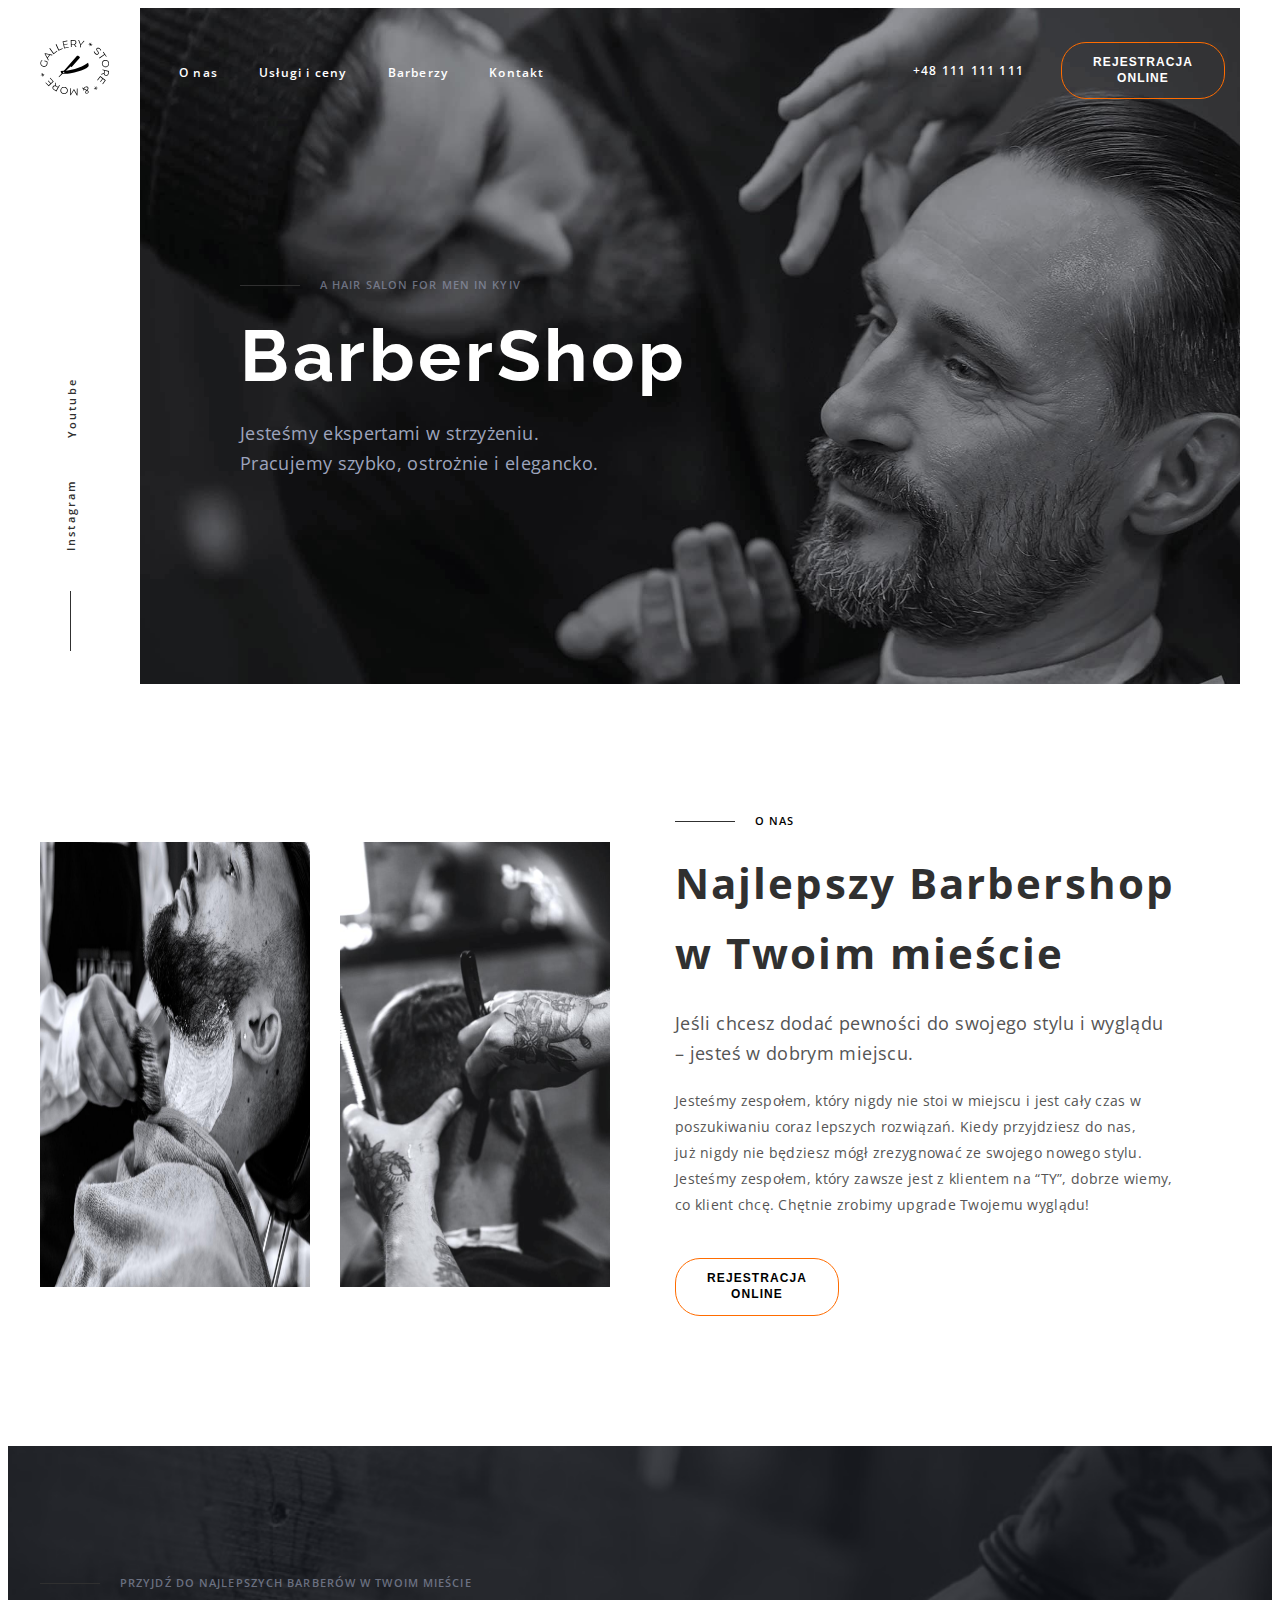
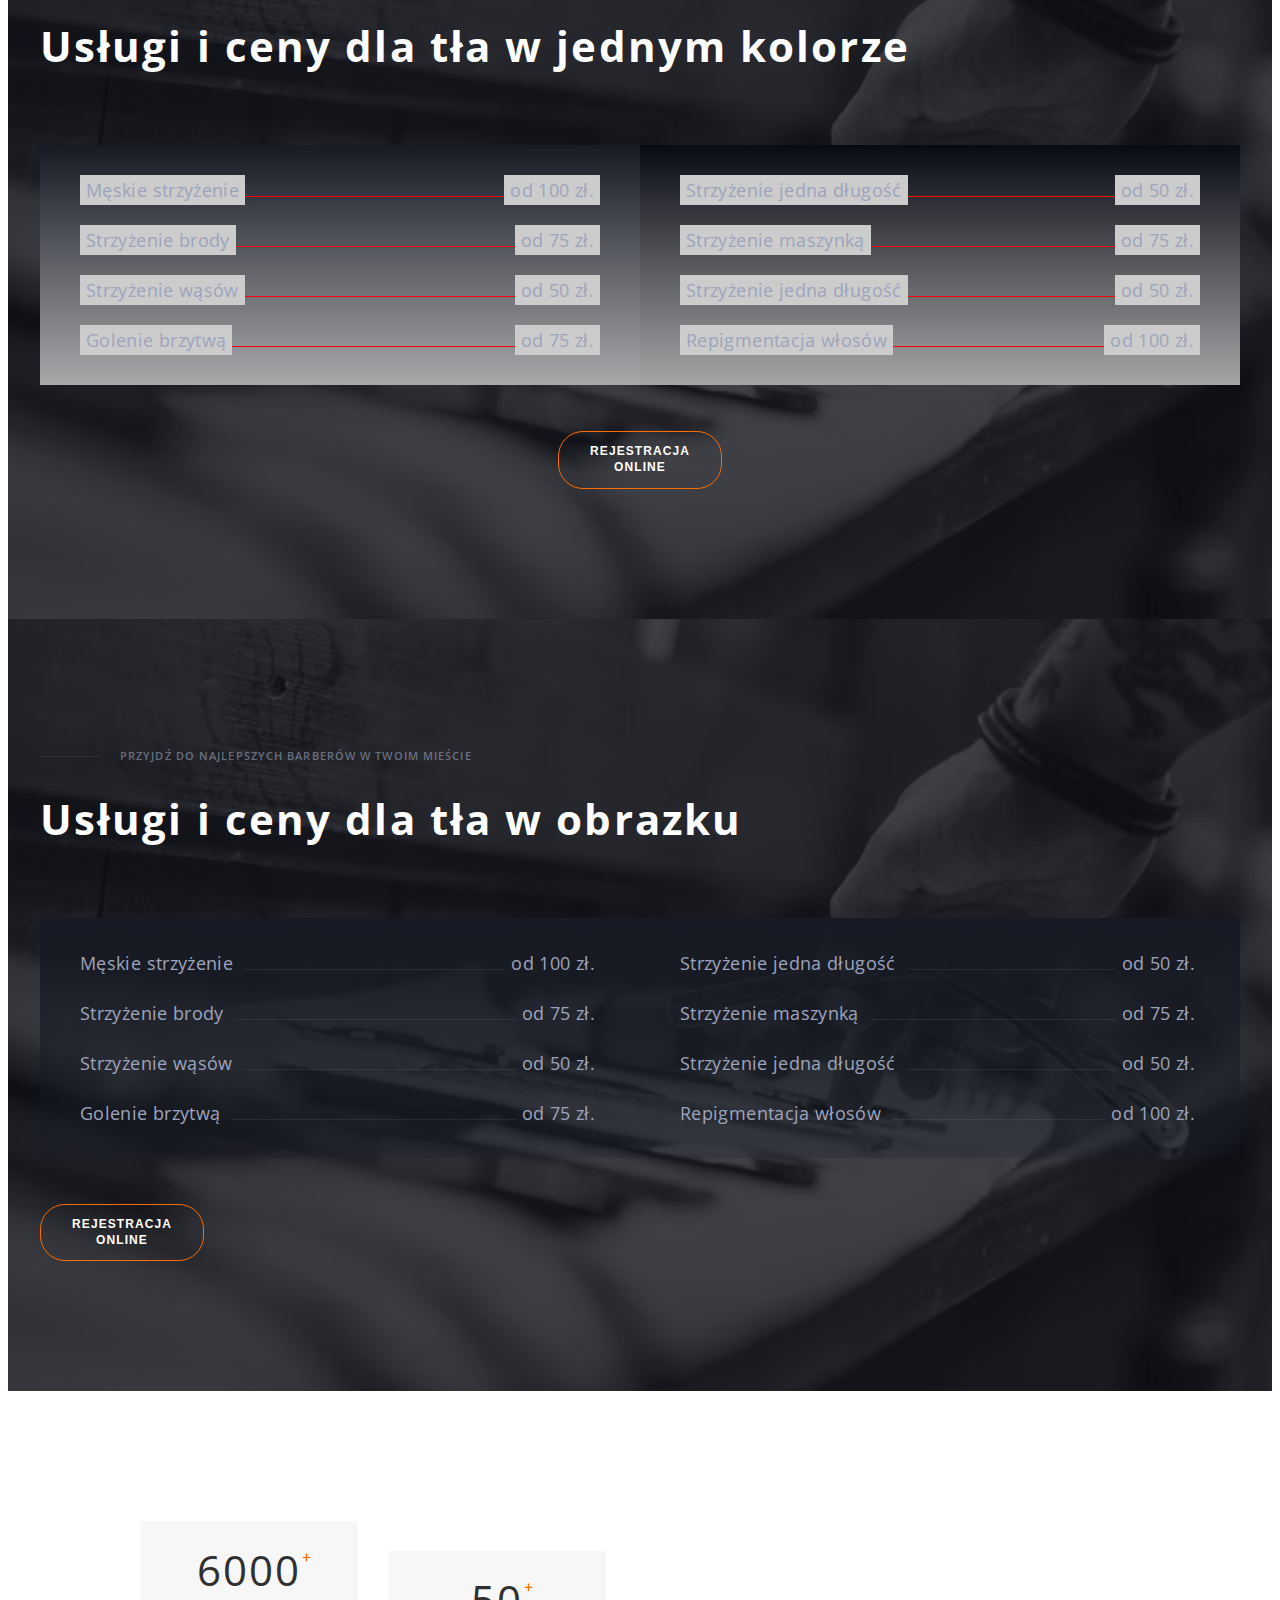
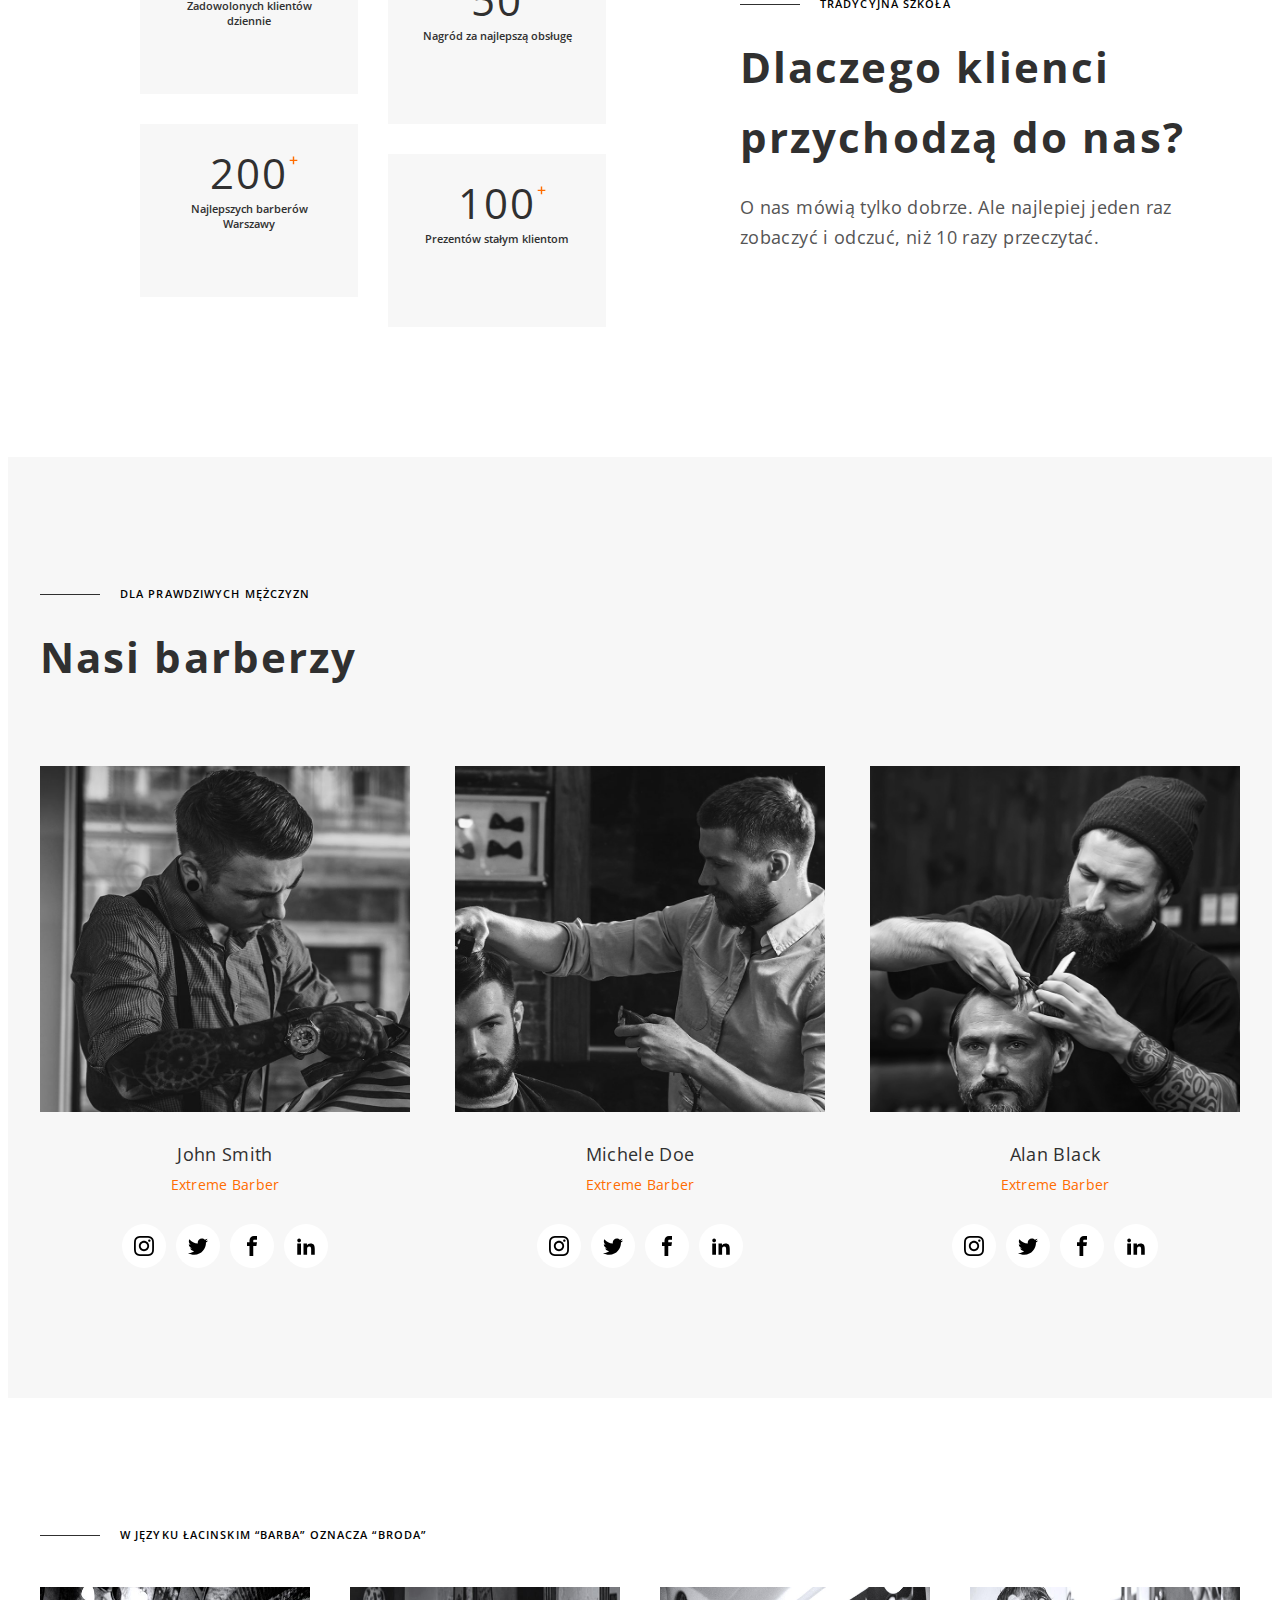
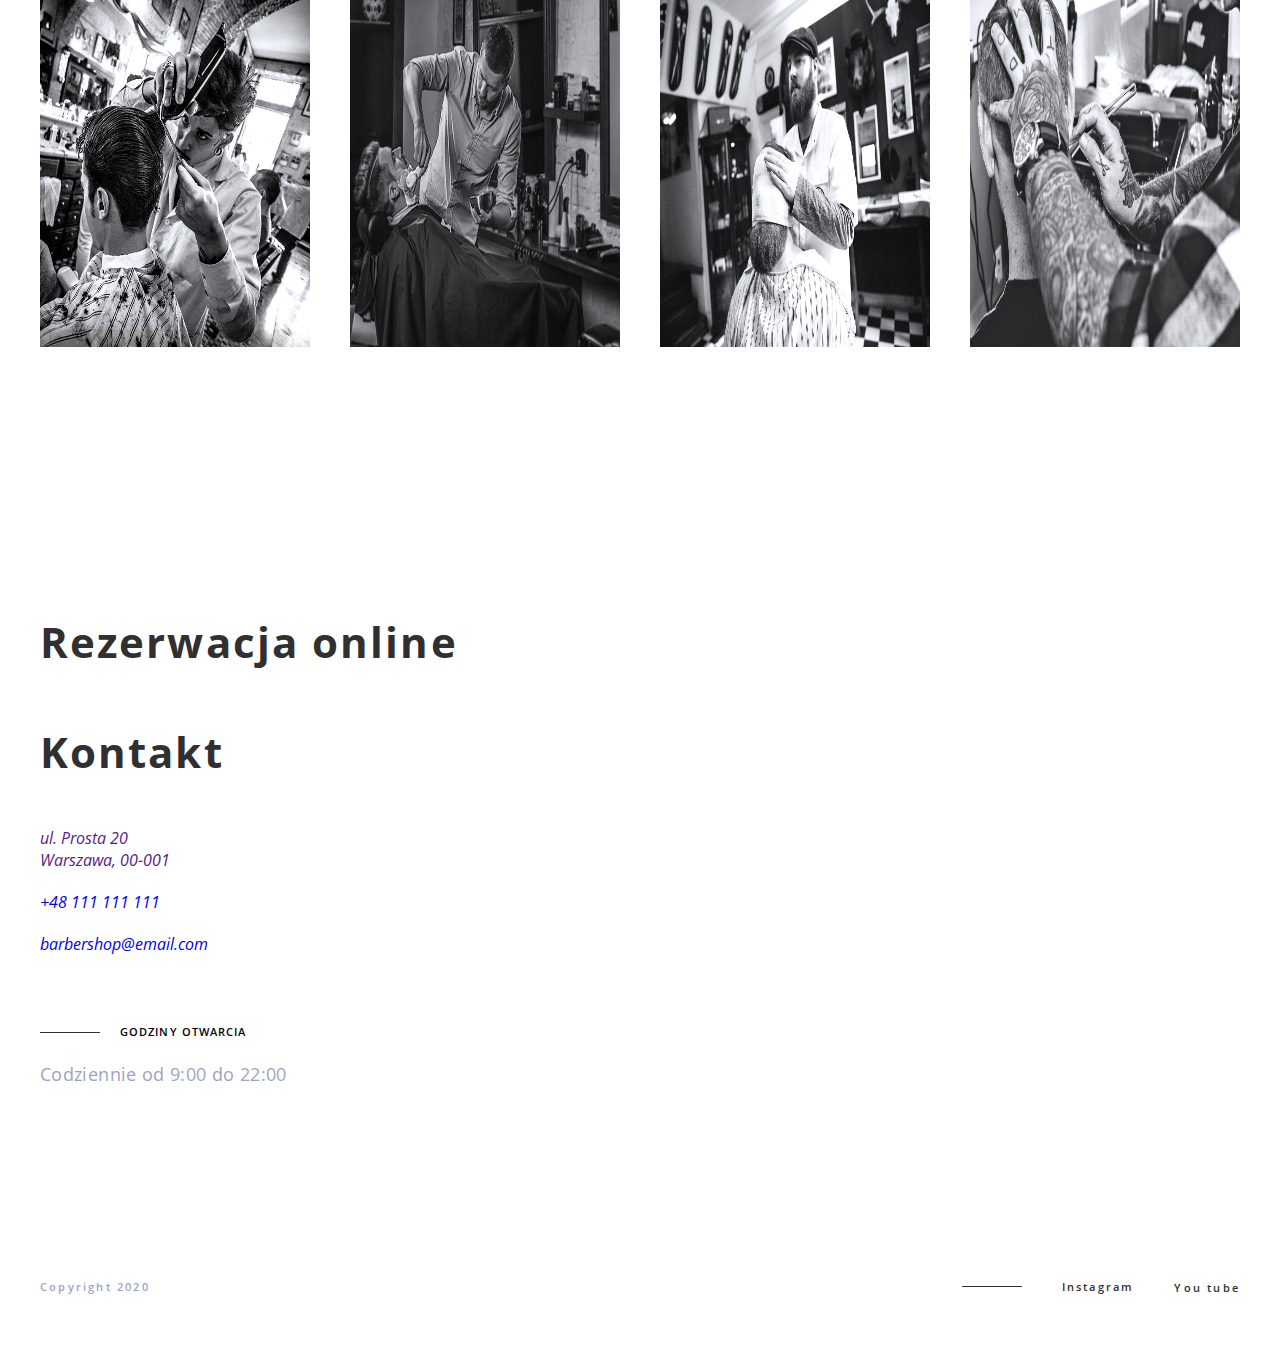
==== index.html @ 624ad825 "3007-2027" ====
<!DOCTYPE html>
<html lang="en">
  <head>
    <meta charset="UTF-8" />
    <meta http-equiv="X-UA-Compatible" content="IE=edge" />
    <meta name="viewport" content="width=device-width, initial-scale=1.0" />
    <title>Document</title>
    <link rel="stylesheet" href="./css/styles.css" />
    <link rel="preconnect" href="https://fonts.googleapis.com" />
    <link rel="preconnect" href="https://fonts.gstatic.com" crossorigin />
    <link
      href="https://fonts.googleapis.com/css2?family=Open+Sans:wght@400;600;700&family=Raleway:wght@700&display=swap"
      rel="stylesheet"
    />
    <link
      rel="stylesheet"
      href="https://cdnjs.cloudflare.com/ajax/libs/modern-normalize/1.1.0/modern-normalize.min.css"
      integrity="sha512-wpPYUAdjBVSE4KJnH1VR1HeZfpl1ub8YT/NKx4PuQ5NmX2tKuGu6U/JRp5y+Y8XG2tV+wKQpNHVUX03MfMFn9Q=="
      crossorigin="anonymous"
      referrerpolicy="no-referrer"
    />
    <link
      rel="stylesheet"
      href="https://cdnjs.cloudflare.com/ajax/libs/animate.css/4.1.1/animate.min.css"
    />
  </head>
  <body>
    <header class="header">
      <div class="container">
        <nav class="navigation">
          <a href="#" class="navigation-logo animate__bounce">
            <svg class="logo-icon" width="69" height="56">
              <use href="./images/sprite.svg#icon-Logo"></use>
            </svg>
          </a>
          <ul class="navigation__list list">
            <li class="navigation__list-item">
              <a class="navigation__list-link link" href="#">O nas</a>
            </li>
            <li class="navigation__list-item">
              <a class="navigation__list-link link" href="#">Usługi i ceny</a>
            </li>
            <li class="navigation__list-item">
              <a class="navigation__list-link link" href="#">Barberzy</a>
            </li>
            <li class="navigation__list-item">
              <a class="navigation__list-link link" href="#">Kontakt</a>
            </li>
          </ul>
        </nav>
        <a class="header__phone-number link" href="tel:48111111111"
          >+48 111 111 111</a
        >
        <button class="modal-btn modal-btn-dark" type="button" data-modal-open>
          REJESTRACJA ONLINE
        </button>
      </div>
    </header>

    <main>
      <!-- HERO-->
      <section class="hero">
        <div class="container">
          <div class="hero__left-side">
            <ul class="social-links list">
              <li class="social-links__item">
                <a class="social-links__link link" href="#">Instagram</a>
              </li>
              <li class="social-links__item">
                <a class="social-links__link link" href="#">Youtube</a>
              </li>
            </ul>
          </div>
          <div class="hero__right-side">
            <p class="undertitle undertitle-dark-theme">
              A hair salon for men in Kyiv
            </p>
            <h1 class="main-header">BarberShop</h1>
            <p class="description description-dark-theme">
              Jesteśmy ekspertami w strzyżeniu. Pracujemy szybko, ostrożnie i
              elegancko.
            </p>
          </div>
        </div>
      </section>
      <!-- END HERO   -->

      <!-- about us-->
      <section class="about section">
        <div class="container">
          <ul class="about__list list">
            <li class="about__list-item">
              <img
                class="about__list-img"
                src="images/about-us-2.jpg"
                alt="Zdjęcia about us"
                width="270"
                height="445"
              />
            </li>
            <li class="about__list-item">
              <img
                class="about__list-img"
                src="images/about-us-1.jpg"
                alt="Zdjęcia about us"
                width="270"
                height="445"
              />
            </li>
          </ul>
          <div class="about__right-side">
            <p class="undertitle">O NAS</p>
            <h2 class="secondary-header">
              Najlepszy Barbershop w Twoim mieście
            </h2>
            <p class="description">
              Jeśli chcesz dodać pewności do swojego stylu i wyglądu – jesteś w
              dobrym miejscu.
            </p>
            <p class="about__text">
              Jesteśmy zespołem, który nigdy nie stoi w miejscu i jest cały czas
              w poszukiwaniu coraz lepszych rozwiązań. Kiedy przyjdziesz do nas,
              już nigdy nie będziesz mógł zrezygnować ze swojego nowego stylu.
              Jesteśmy zespołem, który zawsze jest z klientem na “TY”, dobrze
              wiemy, co klient chcę. Chętnie zrobimy upgrade Twojemu wyglądu!
            </p>
            <button class="modal-btn" type="button">REJESTRACJA ONLINE</button>
          </div>
        </div>
      </section>
      <!-- end about us-->
      <!--SERVICES-->
      <section class="services section">
        <div class="container">
          <p class="undertitle undertitle-dark-theme">
            PRZYJDŹ DO NAJLEPSZYCH BARBERÓW W TWOIM MIEŚCIE
          </p>
          <h2 class="secondary-header secondary-header-dark-theme">
            Usługi i ceny dla tła w jednym kolorze
          </h2>
          <div class="services-wrapper">
            <ul class="services__list list">
              <li class="services__list-item">
                <span class="services__list-name">Męskie strzyżenie</span>
                <span class="services__line"></span>
                <span class="services__list-price">od 100 zł.</span>
              </li>
              <li class="services__list-item">
                <span class="services__list-name">Strzyżenie brody</span>
                <span class="services__line"></span>
                <span class="services__list-price">od 75 zł.</span>
              </li>
              <li class="services__list-item">
                <span class="services__list-name">Strzyżenie wąsów</span>
                <span class="services__line"></span>
                <span class="services__list-price">od 50 zł.</span>
              </li>
              <li class="services__list-item">
                <span class="services__list-name">Golenie brzytwą</span>
                <span class="services__line"></span>
                <span class="services__list-price">od 75 zł.</span>
              </li>
            </ul>
            <ul class="services__list list">
              <li class="services__list-item">
                <span class="services__list-name"
                  >Strzyżenie jedna długość</span
                >
                <span class="services__line"></span>
                <span class="services__list-price">od 50 zł.</span>
              </li>
              <li class="services__list-item">
                <span class="services__list-name">Strzyżenie maszynką</span>
                <span class="services__line"></span>
                <span class="services__list-price">od 75 zł.</span>
              </li>
              <li class="services__list-item">
                <span class="services__list-name"
                  >Strzyżenie jedna długość</span
                >
                <span class="services__line"></span>
                <span class="services__list-price">od 50 zł.</span>
              </li>
              <li class="services__list-item">
                <span class="services__list-name">Repigmentacja włosów</span>
                <span class="services__line"></span>
                <span class="services__list-price">od 100 zł.</span>
              </li>
            </ul>
          </div>

          <button class="modal-btn modal-btn-dark" type="button">
            REJESTRACJA ONLINE
          </button>
        </div>
      </section>
      <!-- END SERVICES-->
      <!-- semantycznie słabe rozwiązanie, przy gradiencie nie ma innej mozliwości-->
      <section class="img-services section">
        <div class="container">
          <p class="undertitle undertitle-dark-theme">
            PRZYJDŹ DO NAJLEPSZYCH BARBERÓW W TWOIM MIEŚCIE
          </p>
          <h2 class="secondary-header secondary-header-dark-theme">
            Usługi i ceny dla tła w obrazku
          </h2>
          <div class="img-services-wrapper">
            <ul class="img-services__list list">
              <li class="img-services__list-item">
                <span class="img-services__list-name">Męskie strzyżenie</span>
                <span class="img-services__line"></span>
                <span class="img-services__list-price">od 100 zł.</span>
              </li>
              <li class="img-services__list-item">
                <span class="img-services__list-name">Strzyżenie brody</span>
                <span class="img-services__line"></span>
                <span class="img-services__list-price">od 75 zł.</span>
              </li>
              <li class="img-services__list-item">
                <span class="img-services__list-name">Strzyżenie wąsów</span>
                <span class="img-services__line"></span>
                <span class="img-services__list-price">od 50 zł.</span>
              </li>
              <li class="img-services__list-item">
                <span class="img-services__list-name">Golenie brzytwą</span>
                <span class="img-services__line"></span>
                <span class="img-services__list-price">od 75 zł.</span>
              </li>
            </ul>
            <ul class="img-services__list list">
              <li class="img-services__list-item">
                <span class="img-services__list-name"
                  >Strzyżenie jedna długość</span
                >
                <span class="img-services__line"></span>
                <span class="img-services__list-price">od 50 zł.</span>
              </li>
              <li class="img-services__list-item">
                <span class="img-services__list-name">Strzyżenie maszynką</span>
                <span class="img-services__line"></span>
                <span class="img-services__list-price">od 75 zł.</span>
              </li>
              <li class="img-services__list-item">
                <span class="img-services__list-name"
                  >Strzyżenie jedna długość</span
                >
                <span class="img-services__line"></span>
                <span class="img-services__list-price">od 50 zł.</span>
              </li>
              <li class="img-services__list-item">
                <span class="img-services__list-name"
                  >Repigmentacja włosów</span
                >
                <span class="img-services__line"></span>
                <span class="img-services__list-price">od 100 zł.</span>
              </li>
            </ul>
          </div>

          <button class="modal-btn modal-btn-dark" type="button">
            REJESTRACJA ONLINE
          </button>
        </div>
      </section>

      <!-- END SERVICES-->
      <!-- ADVANTAGES     WHY US-->
      <section class="advantages section">
        <div class="container">
          <div class="advantages-left-side">
            <ul class="advantages__list list">
              <li class="advantages__item">
                <p class="advantages__number">6000</p>
                <p class="advantages__text">Zadowolonych klientów dziennie</p>
              </li>
              <li class="advantages__item">
                <p class="advantages__number">50</p>
                <p class="advantages__text">Nagród za najlepszą obsługę</p>
              </li>
              <li class="advantages__item">
                <p class="advantages__number">200</p>
                <p class="advantages__text">Najlepszych barberów Warszawy</p>
              </li>
              <li class="advantages__item">
                <p class="advantages__number">100</p>
                <p class="advantages__text">Prezentów stałym klientom</p>
              </li>
            </ul>
          </div>

          <div class="advantages-right-side">
            <p class="undertitle">TRADYCYJNA SZKOŁA</p>
            <h2 class="secondary-header">
              Dlaczego klienci przychodzą do nas?
            </h2>
            <p class="description">
              O nas mówią tylko dobrze. Ale najlepiej jeden raz zobaczyć i
              odczuć, niż 10 razy przeczytać.
            </p>
          </div>
        </div>
      </section>
      <!-- END WHY US-->
      <!--BARBERS-->
      <section class="barbers section">
        <div class="container">
          <p class="undertitle">Dla prawdziwych mężczyzn</p>
          <h2 class="secondary-header">Nasi barberzy</h2>
          <ul class="barbers__list list">
            <li class="barbers__card">
              <div class="barbers-card-wrapper">
                <img
                  class="barbers__img"
                  src="./images/barbers-img-1.jpg"
                  alt="Praca barbera"
                  width="370"
                  height="346"
                />
                <p class="barbers__name">John Smith</p>
                <p class="barbers__job-title">Extreme Barber</p>
                <ul class="social-list list">
                  <li class="social-list-item">
                    <a class="social-list-link link" href="#">
                      <svg class="social-icon">
                        <use href="./images/sprite.svg#icon-instagram"></use>
                      </svg>
                    </a>
                  </li>
                  <li class="social-list-item">
                    <a class="social-list-link link" href="#">
                      <svg class="social-icon">
                        <use href="./images/sprite.svg#icon-twitter"></use>
                      </svg>
                    </a>
                  </li>
                  <li class="social-list-item">
                    <a class="social-list-link link" href="#">
                      <svg class="social-icon">
                        <use href="./images/sprite.svg#icon-facebook"></use>
                      </svg>
                    </a>
                  </li>
                  <li class="social-list-item">
                    <a class="social-list-link link" href="#">
                      <svg class="social-icon">
                        <use href="./images/sprite.svg#icon-linkedin"></use>
                      </svg>
                    </a>
                  </li>
                </ul>
              </div>
            </li>
            <li class="barbers__card">
              <div class="barbers-card-wrapper">
                <img
                  class="barbers__img"
                  src="./images/barbers-img-2.jpg"
                  alt="Praca barbera"
                  width="370"
                  height="346"
                />
                <p class="barbers__name">Michele Doe</p>
                <p class="barbers__job-title">Extreme Barber</p>
                <ul class="social-list list">
                  <li class="social-list-item">
                    <a class="social-list-link link" href="#">
                      <svg class="social-icon">
                        <use href="./images/sprite.svg#icon-instagram"></use>
                      </svg>
                    </a>
                  </li>
                  <li class="social-list-item">
                    <a class="social-list-link link" href="#">
                      <svg class="social-icon">
                        <use href="./images/sprite.svg#icon-twitter"></use>
                      </svg>
                    </a>
                  </li>
                  <li class="social-list-item">
                    <a class="social-list-link link" href="#">
                      <svg class="social-icon">
                        <use href="./images/sprite.svg#icon-facebook"></use>
                      </svg>
                    </a>
                  </li>
                  <li class="social-list-item">
                    <a class="social-list-link link" href="#">
                      <svg class="social-icon">
                        <use href="./images/sprite.svg#icon-linkedin"></use>
                      </svg>
                    </a>
                  </li>
                </ul>
              </div>
            </li>
            <li class="barbers__card">
              <div class="barbers-card-wrapper">
                <img
                  class="barbers__img"
                  src="./images/barbers-img-3.jpg"
                  alt="Praca barbera"
                  width="370"
                  height="346"
                />
                <p class="barbers__name">Alan Black</p>
                <p class="barbers__job-title">Extreme Barber</p>
                <ul class="social-list list">
                  <li class="social-list-item">
                    <a class="social-list-link link" href="#">
                      <svg class="social-icon">
                        <use href="./images/sprite.svg#icon-instagram"></use>
                      </svg>
                    </a>
                  </li>
                  <li class="social-list-item">
                    <a class="social-list-link link" href="#">
                      <svg class="social-icon">
                        <use href="./images/sprite.svg#icon-twitter"></use>
                      </svg>
                    </a>
                  </li>
                  <li class="social-list-item">
                    <a class="social-list-link link" href="#">
                      <svg class="social-icon">
                        <use href="./images/sprite.svg#icon-facebook"></use>
                      </svg>
                    </a>
                  </li>
                  <li class="social-list-item">
                    <a class="social-list-link link" href="#">
                      <svg class="social-icon">
                        <use href="./images/sprite.svg#icon-linkedin"></use>
                      </svg>
                    </a>
                  </li>
                </ul>
              </div>
            </li>
          </ul>
        </div>
      </section>
      <!--END BARBERS-->

      <!--GALLERY-->
      <section class="gallery section">
        <div class="container">
          <h2 class="gallery__header" hidden>galeria zdjęć</h2>
          <p class="undertitle">W języku łacinskim “barba” oznacza “broda”</p>
          <ul class="gallery__list list">
            <li class="gallery__list-item">
              <img
                class="gallery__list-item-photo"
                src="./images/gallery-1.jpg"
                alt="Galeria barberów"
                width="270"
                height="360"
              />
            </li>
            <li class="gallery__list-item">
              <img
                class="gallery__list-item-photo"
                src="./images/gallery-2.jpg"
                alt="Galeria barberów"
                width="270"
                height="360"
              />
            </li>
            <li class="gallery__list-item">
              <img
                class="gallery__list-item-photo"
                src="./images/gallery-3.jpg"
                alt="Galeria barberów"
                width="270"
                height="360"
              />
            </li>
            <li class="gallery__list-item">
              <img
                class="gallery__list-item-photo"
                src="./images/gallery-4.jpg"
                alt="Galeria barberów"
                width="270"
                height="360"
              />
            </li>
          </ul>
        </div>
      </section>
      <!--END GALLERY-->

      <!-- ===== contact ===== *-->
      <section class="contact section">
        <div class="container">
          <section class="contact__left-side">
            <h2 class="secondary-header">Rezerwacja online</h2>
          </section>
          <section class="contact__right-side">
            <h2 class="secondary-header">Kontakt</h2>
            <address class="address">
              <ul class="address__list list">
                <li class="address__item">
                  <a class="address_item-link link" href="" target="blank"
                    >ul. Prosta 20 Warszawa, 00-001</a
                  >
                </li>
                <li class="address__item">
                  <a class="address_item-link link" href="tel:48111111111"
                    >+48 111 111 111</a
                  >
                </li>
                <li class="address__item">
                  <a
                    class="address_item-link link"
                    href="mailto:barbershop@email.com"
                    >barbershop@email.com</a
                  >
                </li>
              </ul>
            </address>
            <p class="undertitle">Godziny otwarcia</p>
            <p class="contact__hours">Codziennie od 9:00 do 22:00</p>
          </section>
        </div>
      </section>
    </main>
    <footer class="footer">
      <div class="container">
        <p class="footer__copy">Copyright 2020</p>
        <ul class="social-links-footer list">
          <li class="social-links__item">
            <a class="social-links__link link" href="#">Instagram</a>
          </li>
          <li class="social-links__item">
            <a class="social-links__link link" href="#">You tube</a>
          </li>
        </ul>
      </div>
    </footer>

    <div class="backdrop is-hidden" data-modal>
        <div class="modal">
            <button type="button" class="close-btn" data-modal-close>X</button>
           <!-- można dodać obrazek krzyżyk zamknięcia 
                <svg class="close-btn">
                <use href="./images/"> </use>
            </svg> -->
           <h2 class="modal__form-header">
               Rezerwacja online
           </h2> 
           <form action="#" class="modal__form">
                
                <label for="" class="modal__form-field">
                    Imie
                    <span class="modal__form-input-wrapper">
                        <input type="text" name="user_name" class="modal__form-input">
                        <span class="modal__form-icon"></span>
                    </span>
                </label>
    
                <label for="" class="modal__form-field">
                    Telefon
                    <span class="modal__form-input-wrapper">
                        <input type="tel" name="user_tel" class="modal__form-input">
                        <span class="modal__form-icon"></span>
                    </span>
                </label>

                <label for="" class="modal__form-field" name="user_message" placeholder="Wprowadź tekst">
                   Komentarz
                    <textarea class="modal__form-message">
                    </textarea>
                </label>

                <input type="checkbox" class="modal__form-policy" name="user_policy" value="accept_policy">
                <label for="user-policy" class="modal__form-policy-text"> Wyrażam zgodę na <a href="">Regulamin</a></label>
           </form>
      </div>
    </div>
    <script src="./js/modal.js"></script>
  </body>
</html>
---- css/styles.css ----
:root{
    --main-font: 'Open Sans', sans-serif;
    --secondary-font: 'Raleway', sans-serif;
    --main-color: #ff6c00;

}

body {
    font-family: var(--main-font);
}


h1,
h2,
h3,
h4,
h5,
h6{
    margin: 0;
    padding: 0;
}

ul,
ol{
    margin: 0;
    padding: 0;
}

p{
    margin: 0;
    padding: 0;
}

img{
    display: block;
}

.list
{
    list-style: none;
}

.link{
    text-decoration: none;
}
.container{
    width: 1200px;
    padding: 0 15px;
    margin: 0 auto;
    align-items: center;
}

.section{
    padding-top: 130px;
    padding-bottom: 130px;
}
/* ====  COMPONENTS  ==== */
.modal-btn{
    width: 164px;
    border: 1px solid var(--main-color);
    border-radius: 25px;
    padding: 12px 10px;
    font-weight: 600;
    font-size: 12px;
    line-height: 1.333;
    letter-spacing: 0.09em;
    text-transform: uppercase;
    /* color: #ffffff; */
    cursor: pointer;
    background-color: transparent;
    transition: 250ms cubic-bezier(0.4, 0, 0.2, 1);
}

.modal-btn:hover,
.modal-btn:focus{
    background-color: var(--main-color);
    color: #ffffff;
}

.modal-btn-dark{
    color: #fff;
}
.modal-btn-white{
    color: #000;
}
.undertitle{
    font-size: 11px;
    font-weight: 600;
    line-height: 1.333;
    letter-spacing: 0.1em;
    text-transform: uppercase;
    margin-bottom: 20px;
    display: flex;
    align-items: center;
}

.undertitle-light-theme,
.secondary-header-light-theme{
    color:#303030;
}

.undertitle-dark-theme
{
    color: rgba(157, 164, 189, 0.6);
}
.undertitle-dark-theme::before{
    /* color: rgba(157, 164, 189, 0.6); */
    background-color: #9DA4BD99;

}
.undertitle::before{
    content: '';
    height: 1px;
    width: 60px;
    background-color: #303030;
    display: flex;
    margin-right: 20px;
 }

.description{
    font-size: 18px;
    font-weight: 400;
    line-height: 1.667;
    letter-spacing: 0.02em;
    color: #555555;
}

.description-dark-theme{
    color: #9DA4BD;
}

.secondary-header{
    font-size: 42px;
    font-weight: 700;
    line-height: 1.667;
    letter-spacing: 0.05em;
    color: #303030;
    margin-bottom: 20px;
}
.secondary-header-dark-theme{
    color: #ffffff;
}

.social-links{
    display: flex;
}
.social-links__item:not(:last-child){
    margin-right: 40px;
}

/* ===== HEADER  ==== */
.header{
    position: absolute;
    left: 50%;
    transform: translate(-50%);
}
.header .modal-btn{
    margin-right: 15px;
}
.header .container{
    display: flex;
    padding-top: 32px;
    padding-bottom: 32px;
    align-items: center;
}

.navigation{
    display: flex;
}
.navigation__list{
    display: flex;
    align-items: center;
}
.navigation__list-item:not(:last-child){
    margin-right: 41px;
}
.navigation-logo{
    margin-right: 70px;
}
.animate__bounce{
    animation-duration: 2s;
}
.header .address{
    margin-left: auto;
    margin-right: 41px;
}

.navigation__list-link,
.header__phone-number{
    font-weight: 600;
    font-size: 12px;
    line-height: 1.333;
    letter-spacing: 0.1em;
    color: #ffffff;
    transition: 250ms cubic-bezier(0.4, 0, 0.2, 1);
}

.header__phone-number{
    margin-left: auto;
}
.header .modal-btn{
    margin-left: 37px;
}

.navigation__list-link:hover,
.navigation__list-link:focus,
.header__phone-number:hover,
.header__phone-number:focus
{
    color: var(--main-color);
    border-color: #ff6c00;
}


/* ===== END HEADER  ==== */

/* ===== HERO  ==== */
.hero .container{
    display: flex;
}
.social-links{
    display: flex;
    transform: rotate(270deg);
    padding-bottom: 40px;
    padding-right: 82px;
    justify-content: flex-end;
}

.social-links__link{
    font-size: 11px;
    font-weight: 600;
    line-height: 1.364;
    letter-spacing: 0.2em;
    color: #303030;    
    transition: 250ms cubic-bezier(0.4, 0, 0.2, 1);
}
.social-links__link:hover,
.social-links__link:focus{
    color: var(--main-color);
}

.main-header{
    font-family: var(--secondary-font);
    font-size: 72px;
    font-weight: 700;
    line-height: 1.181;
    letter-spacing: 0.05em;
    color: #ffffff;
    margin-bottom: 20px;
}

.hero__left-side{
    width: 100px;
}
.social-links__item:not(:last-child){
    margin-right: 40px;
}
.social-links__item:first-child{
    display: flex;
    align-items: center;
}
.social-links__item:first-child::before{
    content: '';
    height: 1px;
    width: 60px;
    background-color: #303030;
    display: flex;
    margin-right: 40px;
 }

.hero__right-side{
    flex-grow: 1;
    padding-left: 100px;
    padding-bottom: 206px;
    padding-top: 270px;
    background-image: linear-gradient(
        rgba(25, 28, 38, 0.2),
        rgba(25, 28, 38, 0.2),
        url("../images/hero-bg.jpg"));
    background-image: url("../images/hero-bg.jpg"); 
    background-size: cover;
    background-repeat: no-repeat;
    background-color: #cccccc;
} 

.hero .description{
    width: 366px;
    color: #9da4bd;
}


/* ===== END HERO  ==== */

/* ====== about us ========= */
.about .container{
    display: flex;
}
.about__list{
    display: flex;
}
.about__list-item:not(:last-child){
    margin-right: 30px;
}
.about__right-side{
    margin-left: 65px;
    width: 500px;
}
.about__text{
    font-size: 14px;
    font-weight: 400;
    line-height: 1.857;
    letter-spacing: 0.02em;
    color: #555555;
}

.about .description{
    margin-bottom: 20px;
}
.about__text{
    margin-bottom: 40px;
}
/* ====== end about us ========= */

/* ===== SERVICES ===== */
.services {
    background-image: url("../images/services-bg.png");
    background-repeat: no-repeat;
    background-size: cover;
    background-color: #111319;
}

.services-wrapper{
    display: flex;
    margin-bottom: 46px;
}

.services .secondary-header{
    padding-bottom: 44px;
}

.services__list{
    width: 50%;
    padding: 30px 40px;  
    /* background-image: linear-gradient(180deg, #171a24 0%, rgba(23, 26, 36, 0.2) 100%); */
    flex-wrap: wrap;  
    background-color: #ccc;
}

.services__list-text,
.services__list-name,
.services__list-price {
    font-size: 18px;
    font-weight: 400;
    line-height: 1.667;
    letter-spacing: 0.02em;
    color: #9DA4BD;
    padding-right: 5px;
    padding-right: 5px;
}
.services__list-name,
.services__list-price {
    background-color: #ccc;
    padding: 0 6px;
}

.services__list-item{
    display: flex;
    justify-content: space-between;
    position: relative;
    z-index: 0;    
}

.services__list-item::after{
    position: absolute;
    bottom: 8px;
    left: 0;
    content: "";
    display: block;
    width: 100%;
    height: 1px;
    background-color: red;
    z-index: -1; 
}
 
.services__list-item:not(:last-child){
    margin-bottom: 20px;
}

.services .modal-btn{
    display: block;
    margin: 0 auto;
}
/* ===== END SERVICES ===== */

/* =====  IMG SERVICES IMG===== */
.img-services {
    background-image: url("../images/services-bg.png");
    background-repeat: no-repeat;
    background-size: cover;
    background-color: #111319;
}

.img-services-wrapper{
    display: flex;
    margin-bottom: 46px;
}

.img-services .secondary-header{
    padding-bottom: 44px;
}

.img-services__list{
    width: 50%;
    padding: 30px 40px;  
    background-image: linear-gradient(180deg, #171a24 0%, rgba(23, 26, 36, 0.2) 100%);
    flex-wrap: wrap;  
}

.img-services__list-name,
.img-services__list-price {
    font-size: 18px;
    font-weight: 400;
    line-height: 1.667;
    letter-spacing: 0.02em;
    color: #9DA4BD;
    padding-right: 5px;
    padding-right: 5px;
}

.img-services__list-item{
    display: flex;
    align-items: baseline;
}
.img-services__line{
    display: block;
    height: 1px;
    background-color:  rgba(157, 164, 189, 0.12);
    flex-grow: 1;
    margin: 0 6px;
}

.img-services__list-item:not(:last-child){
    margin-bottom: 20px;
}

.services__list:nth-child(odd){
    background-image: linear-gradient(
        180deg, #171A24 0%,
        rgba(23, 26, 36, 0.2) 100%);
}

.services__list:nth-child(even){
    background-image: linear-gradient(
        180deg, #090b13 0%,
        rgba(9, 11, 19, 0.2) 100%);
}


/* ===== END IMG SERVICES IMG===== */

/* ===== ADVANTAGES ==== */
.advantages .container{
    display: flex;
}
.advantages-left-side{
    width: 470px;
    padding-left: 100px;
    flex-shrink: 0;
}
.advantages-right-side{
    width: 470px;
    margin-left: 130px;
}

.advantages__number{
    position: relative;
    width: max-content;
    font-style: 700;
    font-size: 42px;
    line-height: 1.357;
    letter-spacing: 0.05em;
    color: #303030;
    margin: 0 auto;
    text-align: center;
}

.advantages__number::after{
    position: absolute;
    top: 12px;
    right: -10px;
    content: "";
    width: 9px;
    height: 9px;
    background-image: url("../images/plus.svg");
}


.advantages__list{
    display: flex;
    flex-wrap: wrap;
    align-items: flex-start;
}
.advantages__item{
    width: 170px;
    padding: 20px 24px;
    align-items: center;
    min-height: 133px;
    /* border: solid 1px #303030; */
    background-color: #F7F7F7;
}

.advantages__item:not(:nth-child(even)){
    margin-right: 30px;
}

.advantages__item:nth-child(even){
    margin-top: 30px;
}

.advantages .description{
    width: 445px;
}
.advantages__text{
    font-size: 11px;
    font-weight: 600;
    line-height: 1.363;
    letter-spacing: 0em;
    color:#303030;
    text-align: center;
}


/* ===== end ADVANTAGES ==== */

/* ===== barbers ===== */
.barbers{
    background-color: #F7F7F7;
}

.barbers .secondary-header{
    margin-bottom: 44px;
}
.barbers__list{
    display: flex;
    justify-content: space-between;
}

.barbers-card-wrapper{
    padding-top: 30px;
}

.barbers__name{
    font-size: 18px;
    line-height: 1.389;
    letter-spacing: 0.02em;
    color: #303030;
    text-align: center;
    margin-bottom: 8px;
    margin-top: 30px;
}

.barbers__job-title{
    font-size: 14px;
    line-height: 1.357;
    letter-spacing: 0.02em;
    color: var(--main-color);
    text-align: center;
    margin-bottom: 30px;
}

.social-list{
    display: flex;
    align-items: center;
    justify-content: space-between;
    margin-right: 82px;
    margin-left: 82px;
}

.social-list-link{
    display: flex;
    width: 44px;
    height: 44px;
    background-color: #ffffff;
    border-radius: 50%;
    align-items: center;
    justify-content: center;
    transition: all 250ms linear;
}

.social-icon{
    width: 20px;
    height: 20px;
}

.social-list-link:hover,
.social-list-link:focus{
    fill: var(--main-color);
    background-color: #000000;

}

/* ===== END barbers ===== */


/* ===== gallery ===== */
.gallery .undertitle{
    margin-bottom: 44px;
}
.gallery__list{
    display: flex;
    justify-content: space-between;
}

/* ===== END gallery ===== */


/* ===== contact ===== */
.contact .secondary-header{
    margin-bottom: 40px;
}
.address{
    margin-bottom: 70px;
}
.address__item:not(:last-child){
    margin-bottom: 20px;
}
.address__item:first-child{
    width: 165px;
}

/* .contact .undertitle{
    color: #ffffff;
} */

.address__item-link,
.contact__hours{
    font-style:normal;
    font-weight: 400;
    font-size: 18px;
    line-height: 1.667;
    letter-spacing: 0.02em;
    color: #9DA4BD;
}


/* ===== END contact ===== */

/* ===== FOOTER ===== */
.footer .container{
    display: flex;
    justify-content: space-between;
    padding-top: 56px;
    padding-bottom: 56px;

}
.footer .container{
    display: flex;
    justify-content: space-between;
    align-items: center;
}
.footer__copy{
    font-size: 11px;
    font-weight: 600;
    line-height: 1.363;
    letter-spacing: 0.2em;
    color: #9DA4BD;
}

.social-links-footer{
    display: flex;
}

/* ===== END FOOTER ===== */


/***   BACKDROP***/
.backdrop{
    position: fixed;
    left: 0;
    top: 0;
    width: 100%;
    height: 100%;
    background-color: rgba(0, 0, 0, 0.2);
}

.modal{
    position: absolute;
    top: 50%;
    left: 50%;
    transform: translate(-50%, -50%);
    width: 528px;
    min-height: 581px;
    background-color: #fff;
}

.close-btn{
    position: absolute;
    top: 8px;
    right: 8px;
    height: 30px;
    width: 30px;
    background-color: transparent;
    border: 1px solid rgba(0, 0, 0, 0.1);
    border-radius: 50%;
    cursor: pointer;

}
.is-hidden{
    opacity: 0;
    visibility: hidden;
    pointer-events: none;
}

.modal__form-header{
    text-align: center;
    font-weight: bold;
    font-size: 20px;
    line-height: 1.15;
    letter-spacing: 0.03em;
    color: #212121;
    margin-top: 50px;
    margin-bottom: 20px;
}

.modal__form{
    display: flex;
    flex-direction: column; 
    margin-left: 40px;
    margin-right: 40px;
}

.modal__form-field{
    margin-bottom: 10px;
}

.modal__form-input-wrapper{
    position: relative;
    display: block;
    margin-top: 4px;
}

.modal__form-input{
    width: 100%;
    height: 40px;
    border: 1px solid rgba(33, 33, 33, 0.2);
    border-radius: 4px;
    padding-left: 42px;
    transition: border-color 250ms linear;
}

.modal__form-input:focus{
    outline: none;
    border-color: var(--main-color);
}

.modal__form-input:focus + .modal__form-icon{
    background-color: var(--main-color);
}

.modal__form-icon{
    position: absolute;
    top: 50%;
    left: 12px;
    transform: translateY(-50%);
    background-color: teal;
    display: block;
    width: 18px;
    height: 18px;
    transition: background-color 250ms linear;
 
}

.modal__form-message{
    width: 100%;
    height: 120px;
    border: 1px solid rgba(33, 33, 33, 0.2);
    border-radius: 4px;
    resize: none;
    transition: border-color 250ms linear;
}

.modal__form-message:focus{
    outline:none ;
    border-color: var(--main-color); 
}

.modal__form-policy:checked + .modal_form-policy-text{
    background-color: var(--main-color);
    border: 4px solid #fff;
}

.modal_form-policy-text{
    margin-bottom: 20px;
}

/***   END BACKDROP***/
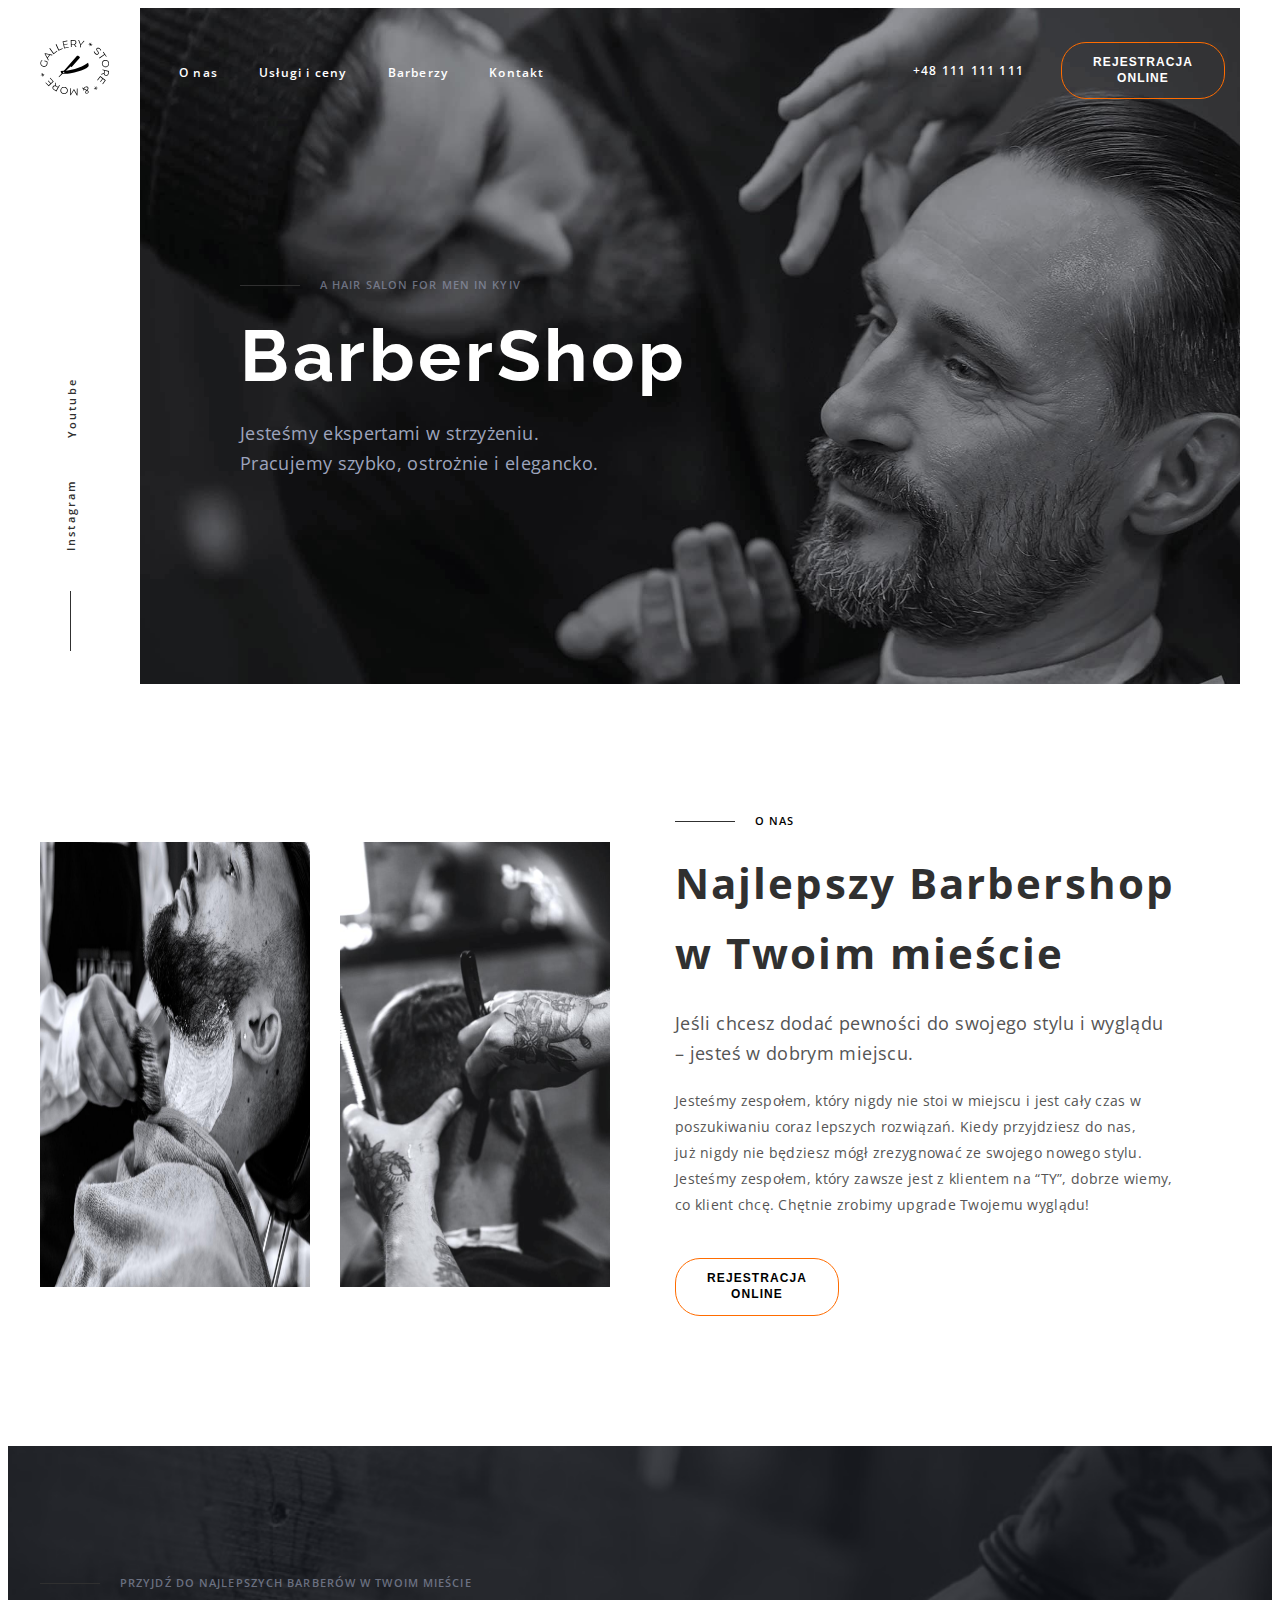
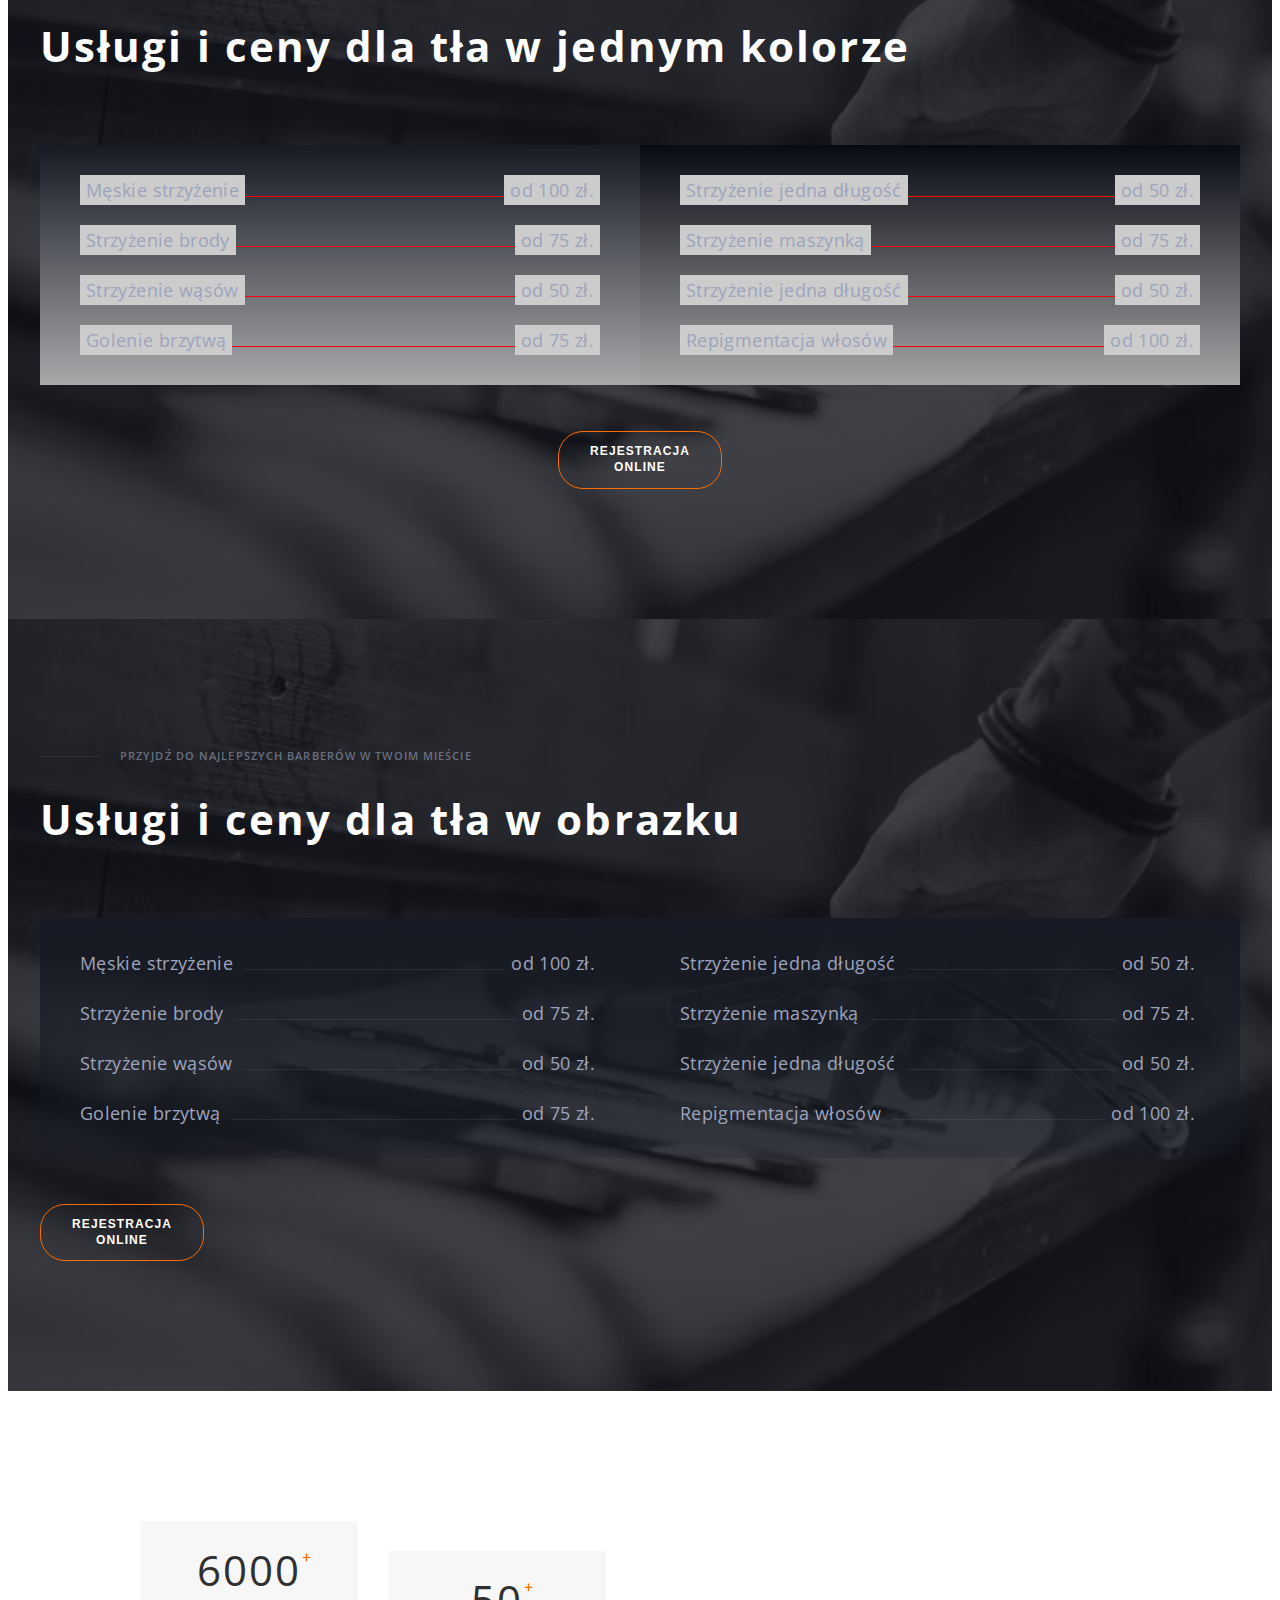
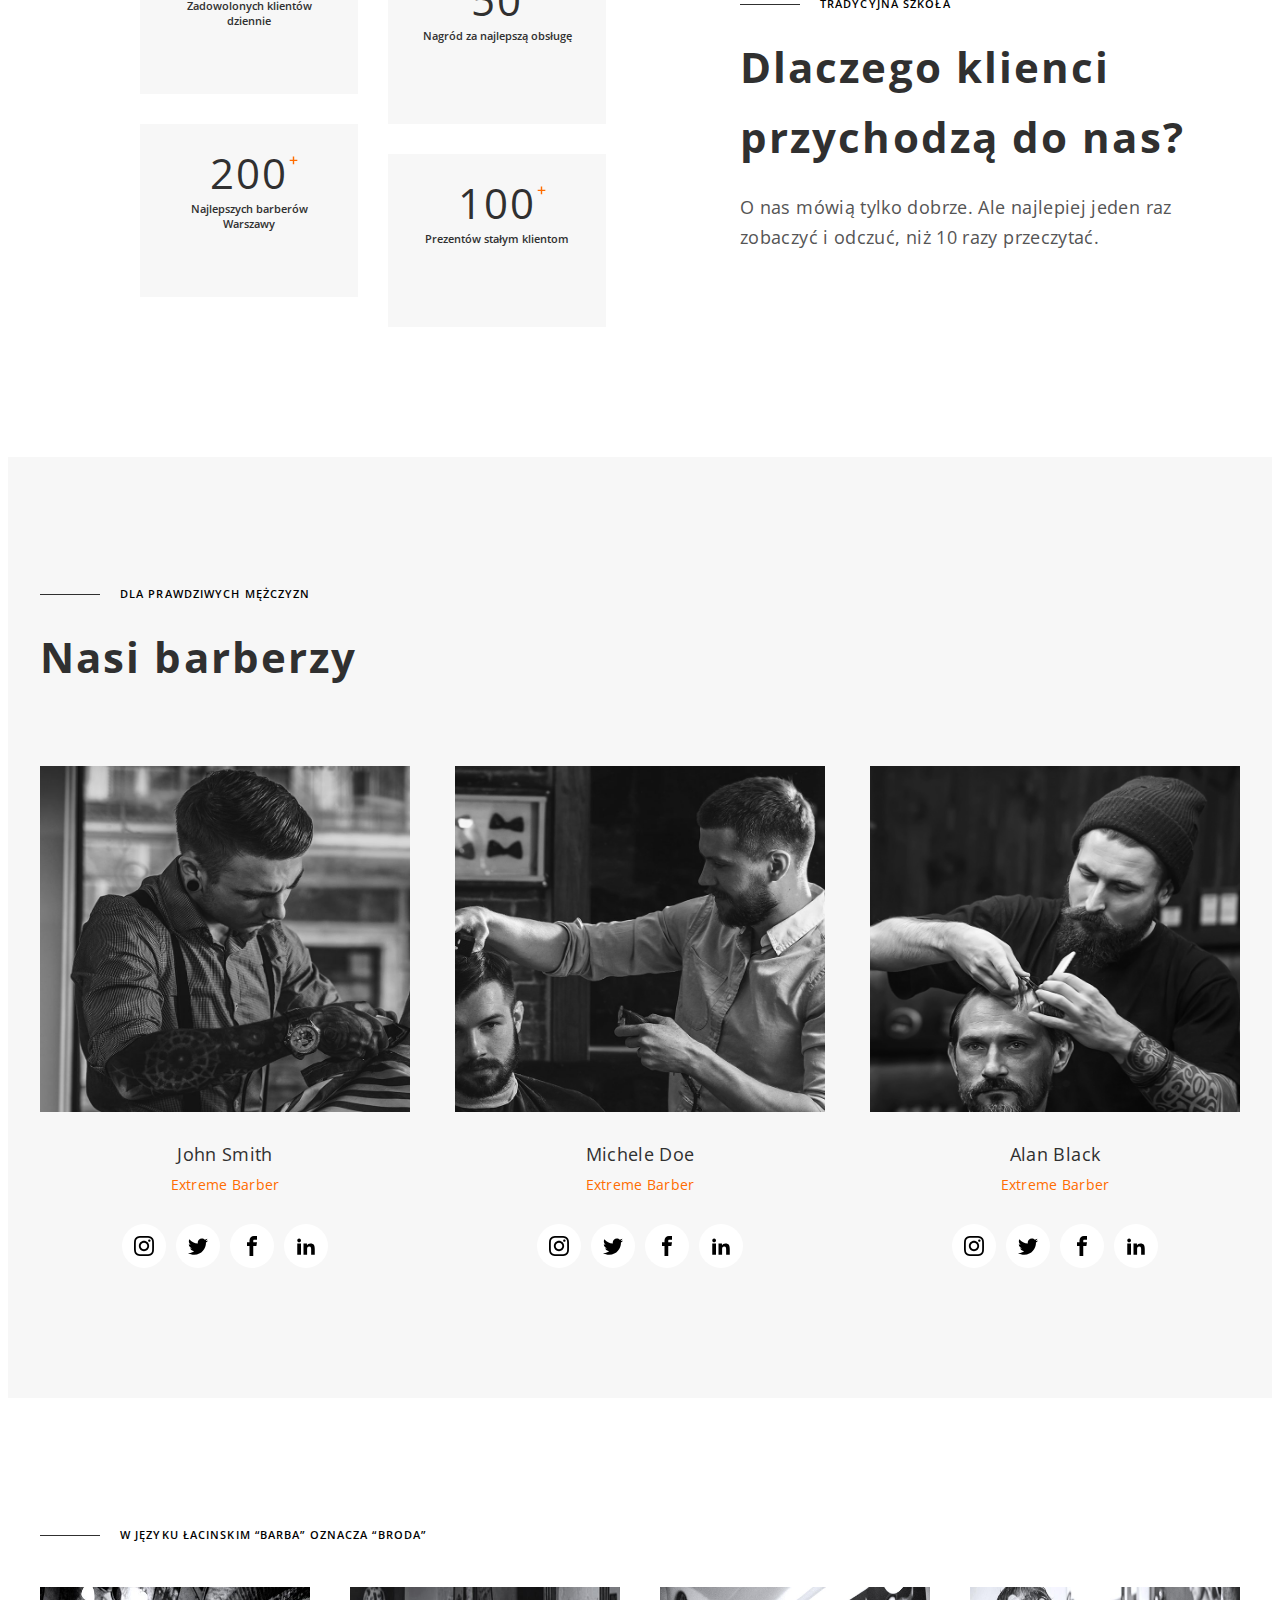
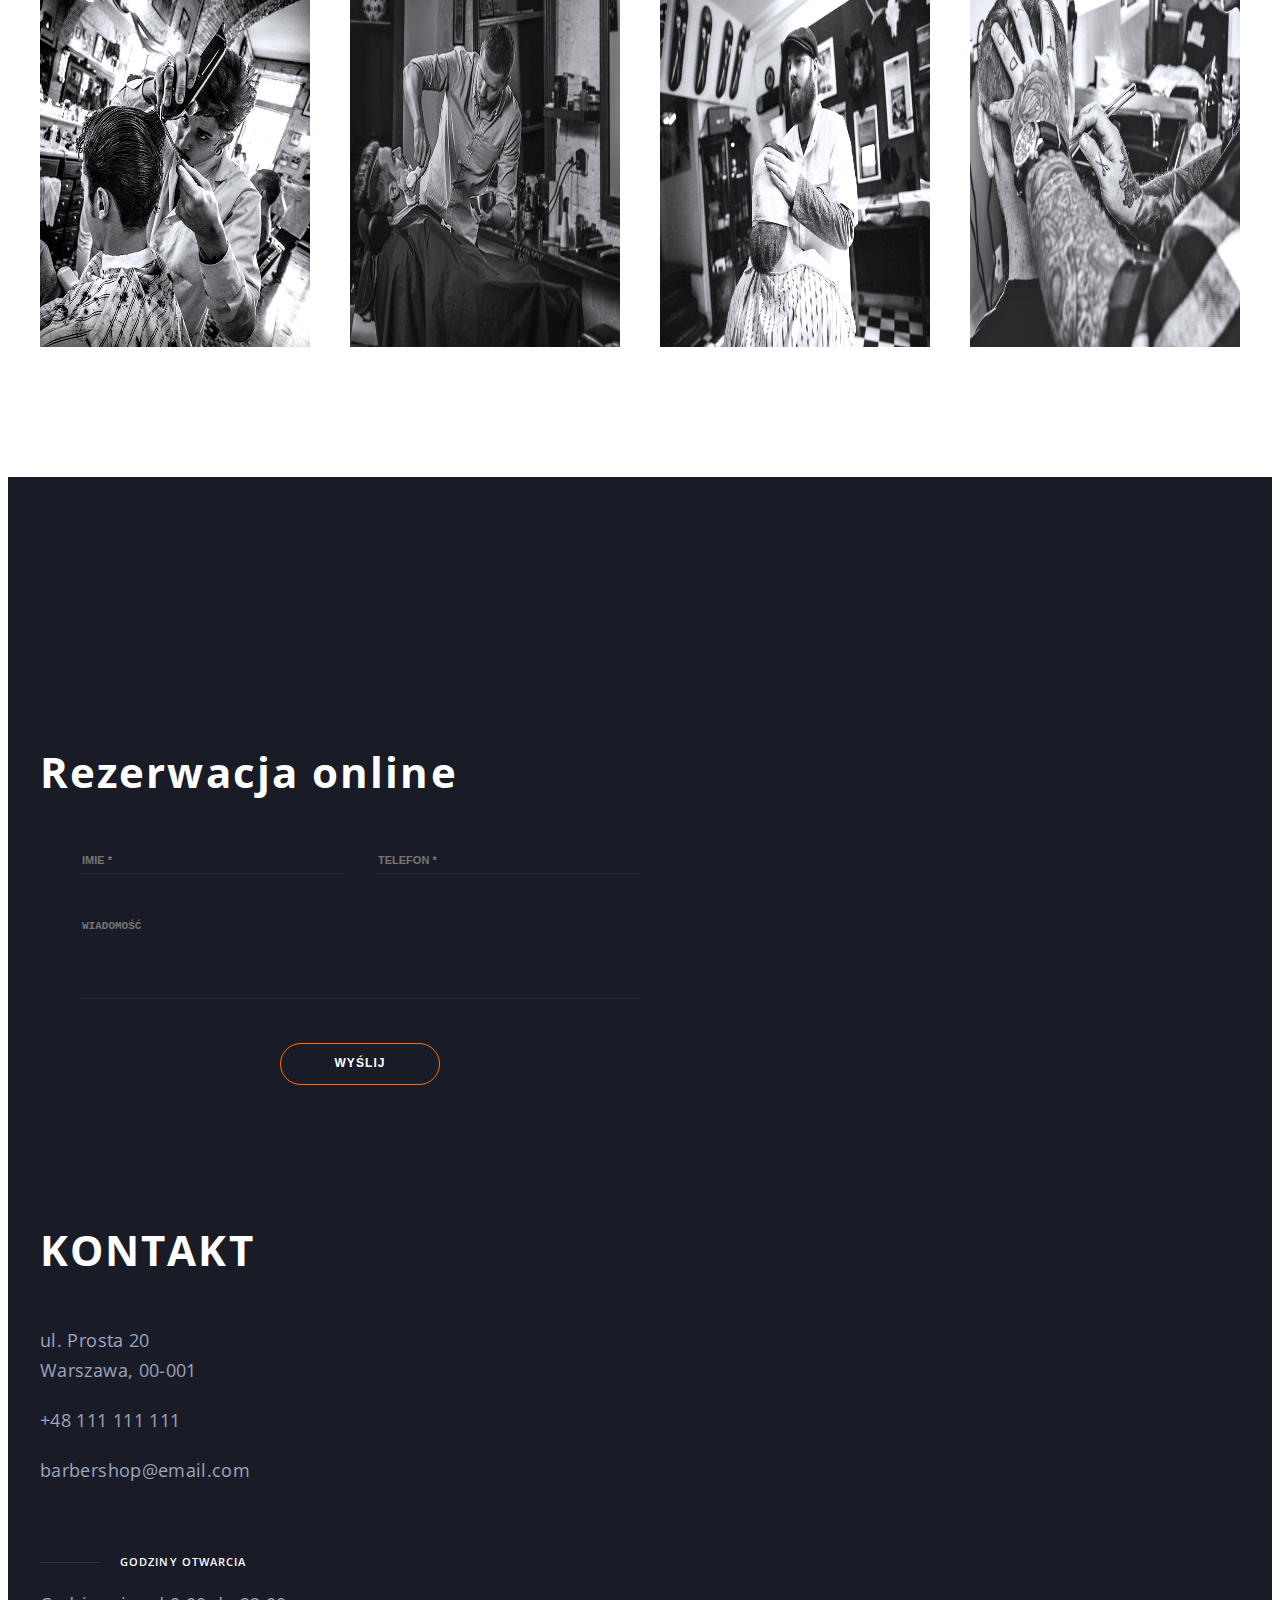
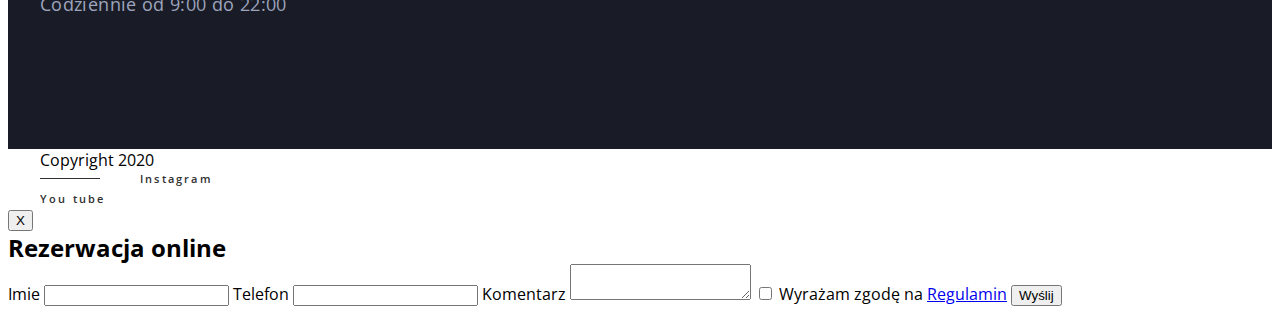
==== commit 1e5dbef4: "3107-0955" ====
--- a/index.html
+++ b/index.html
@@ -491,26 +491,38 @@
       <!-- ===== contact ===== *-->
       <section class="contact section">
         <div class="container">
-          <section class="contact__left-side">
-            <h2 class="secondary-header">Rezerwacja online</h2>
+          <section class="contact-form-section">
+            <h2 class="secondary-header secondary-header-dark-theme">Rezerwacja online</h2>
+            <form action="#" class="contact-form">
+              <input type="text" name="user_name" class="contact-form__input" placeholder="Imie *" required>
+              <input type="tel" name="user_phone" class="contact-form__input" placeholder="Telefon *" required>
+              <textarea name="user_message" class="contact-form__message" placeholder="Wiadomość"></textarea>
+              <button type="submit" class="contact-form__btn">
+                  Wyślij
+              </button>
+
+            </form>
+
           </section>
+        
+          
           <section class="contact__right-side">
-            <h2 class="secondary-header">Kontakt</h2>
+            <h2 class="secondary-header secondary-header-dark-theme">KONTAKT</h2>
             <address class="address">
               <ul class="address__list list">
                 <li class="address__item">
-                  <a class="address_item-link link" href="" target="blank"
+                  <a class="address__item-link link" href="" target="blank"
                     >ul. Prosta 20 Warszawa, 00-001</a
                   >
                 </li>
                 <li class="address__item">
-                  <a class="address_item-link link" href="tel:48111111111"
+                  <a class="address__item-link link" href="tel:48111111111"
                     >+48 111 111 111</a
                   >
                 </li>
                 <li class="address__item">
                   <a
-                    class="address_item-link link"
+                    class="address__item-link link"
                     href="mailto:barbershop@email.com"
                     >barbershop@email.com</a
                   >
@@ -548,8 +560,7 @@
                Rezerwacja online
            </h2> 
            <form action="#" class="modal__form">
-                
-                <label for="" class="modal__form-field">
+               <label for="" class="modal__form-field">
                     Imie
                     <span class="modal__form-input-wrapper">
                         <input type="text" name="user_name" class="modal__form-input">
@@ -565,14 +576,19 @@
                     </span>
                 </label>
 
-                <label for="" class="modal__form-field" name="user_message" placeholder="Wprowadź tekst">
-                   Komentarz
-                    <textarea class="modal__form-message">
+                <label class="modal__form-field">
+                    Komentarz
+                    <textarea class="modal__form-message" name="user_message" placeholder="Wprowadź tekst">
                     </textarea>
                 </label>
 
-                <input type="checkbox" class="modal__form-policy" name="user_policy" value="accept_policy">
-                <label for="user-policy" class="modal__form-policy-text"> Wyrażam zgodę na <a href="">Regulamin</a></label>
+                <input id="user-policy" type="checkbox" name="user_policy" value="accept_policy"
+                    class="modal__form-policy visually-hidden">
+                <label for="user-policy" class="modal__form-policy-text"> 
+                  Wyrażam zgodę na <a href="#">Regulamin</a></label>
+                <button type="submit" class="modal__form-btn">
+                  Wyślij
+                </button>
            </form>
       </div>
     </div>
--- a/css/styles.css
+++ b/css/styles.css
@@ -615,6 +615,7 @@
 
 
 /* ===== contact ===== */
+
 .contact .secondary-header{
     margin-bottom: 40px;
 }
@@ -628,9 +629,9 @@
     width: 165px;
 }
 
-/* .contact .undertitle{
+.contact .undertitle{
     color: #ffffff;
-} */
+}
 
 .address__item-link,
 .contact__hours{
@@ -642,6 +643,95 @@
     color: #9DA4BD;
 }
 
+.contact{
+    display: flex;
+    background-color: #191c26;
+}
+
+.contact .title{
+    margin-bottom: 40px;
+}
+.contact .address{
+    margin-bottom: 70px;
+}
+/***********  CONTACT FORM ***/
+.contact-form-section{
+    width: 50%;
+    padding-top: 130px;
+    padding-bottom: 130px;
+    padding-right: 25px;
+}
+
+.contact-form{
+    width: 560px;
+    display: flex;
+    flex-wrap: wrap;
+    justify-content: space-between;
+    margin-left: auto;
+}
+
+.contact-form ::placeholder{
+    text-transform: uppercase;
+}
+
+.contact-form__input{
+    width: 260px;
+    height: 24px;
+    font-size: 11px;
+    font-weight: 600;
+    background-color: transparent;
+    border: none;
+    border-bottom: 1px solid rgba(157, 164, 189, 0.12);
+    color: #fff;
+    margin-bottom: 44px;
+    transition: all 250mc linear;
+}
+
+.contact-form__input:focus,
+.contact-form__message:focus{
+    outline: none;
+    border-color: #fff;
+}
+
+.contact-form__input:focus::placeholder,
+{
+    color: #fff;
+}
+
+.contact-form__message{
+    width: 100%;
+    height: 76px;
+    font-size: 11px;
+    font-weight: 600;
+    background-color: transparent;
+    border: none;
+    border-bottom: 1px solid rgba(157, 164, 189, 0.12);
+    resize: none;
+    color: #fff;
+    margin-bottom: 44px;
+    transition: all 250ms linear;
+}
+
+.contact-form__btn{
+    min-width: 160px;
+    border: 1px solid var(--main-color);
+    border-radius: 25px;
+    font-weight: 600;
+    font-size: 12px;
+    line-height: 1.333;
+    letter-spacing: 0.09em;
+    text-transform: uppercase;
+    background-color: transparent;
+    cursor: pointer;
+    padding: 12px 20px;
+    color: #fff;
+    margin: 0 auto;
+    transition: all 250ms linear;
+}
+.contact-form__btn:hover,
+.contact-form__btn:focus{
+    background-color: var(--main-color);
+    color: #fff;
 
 /* ===== END contact ===== */
 
@@ -669,6 +759,12 @@
 .social-links-footer{
     display: flex;
 }
+
+/*****  REZERWACJA  ****/
+
+
+
+
 
 /* ===== END FOOTER ===== */
 
@@ -779,20 +875,56 @@
     transition: border-color 250ms linear;
 }
 
+.modal__form-message::placeholder{
+    text-transform: uppercase;
+    color: grey;
+}
+
 .modal__form-message:focus{
     outline:none ;
     border-color: var(--main-color); 
 }
 
-.modal__form-policy:checked + .modal_form-policy-text{
+.modal__form-policy-text{
+    margin-bottom: 20px;
+}
+
+.modal__form-policy-text::before{
+    display: inline-block;
+    content: ""; 
+    width: 16px;
+    height: 16px;
+    outline: 1px solid #000000;
+    margin-right: 10px;
+}
+
+.modal__form-policy:checked + .modal__form-policy-text{
     background-color: var(--main-color);
     border: 4px solid #fff;
 }
 
-.modal_form-policy-text{
-    margin-bottom: 20px;
-}
-
+.modal__form-btn{
+    display: block;
+    width: 200px;
+    border: 1px solid var(--main-color);
+    border-radius: 25px;
+    font-weight: 600;
+    font-size: 12px;
+    line-height: 1.333;
+    letter-spacing: 0.09em;
+    text-transform: uppercase;
+    background-color: transparent;
+    cursor: pointer;
+    padding: 12px 20px;
+    color: #303030;
+    margin: 0 auto;
+    transition: all 250ms linear;
+}
+.modal__form-btn:hover,
+.modal__form-btn:focus{
+    background-color: var(--main-color);
+    color: #fff;
+}
 /***   END BACKDROP***/
 
 
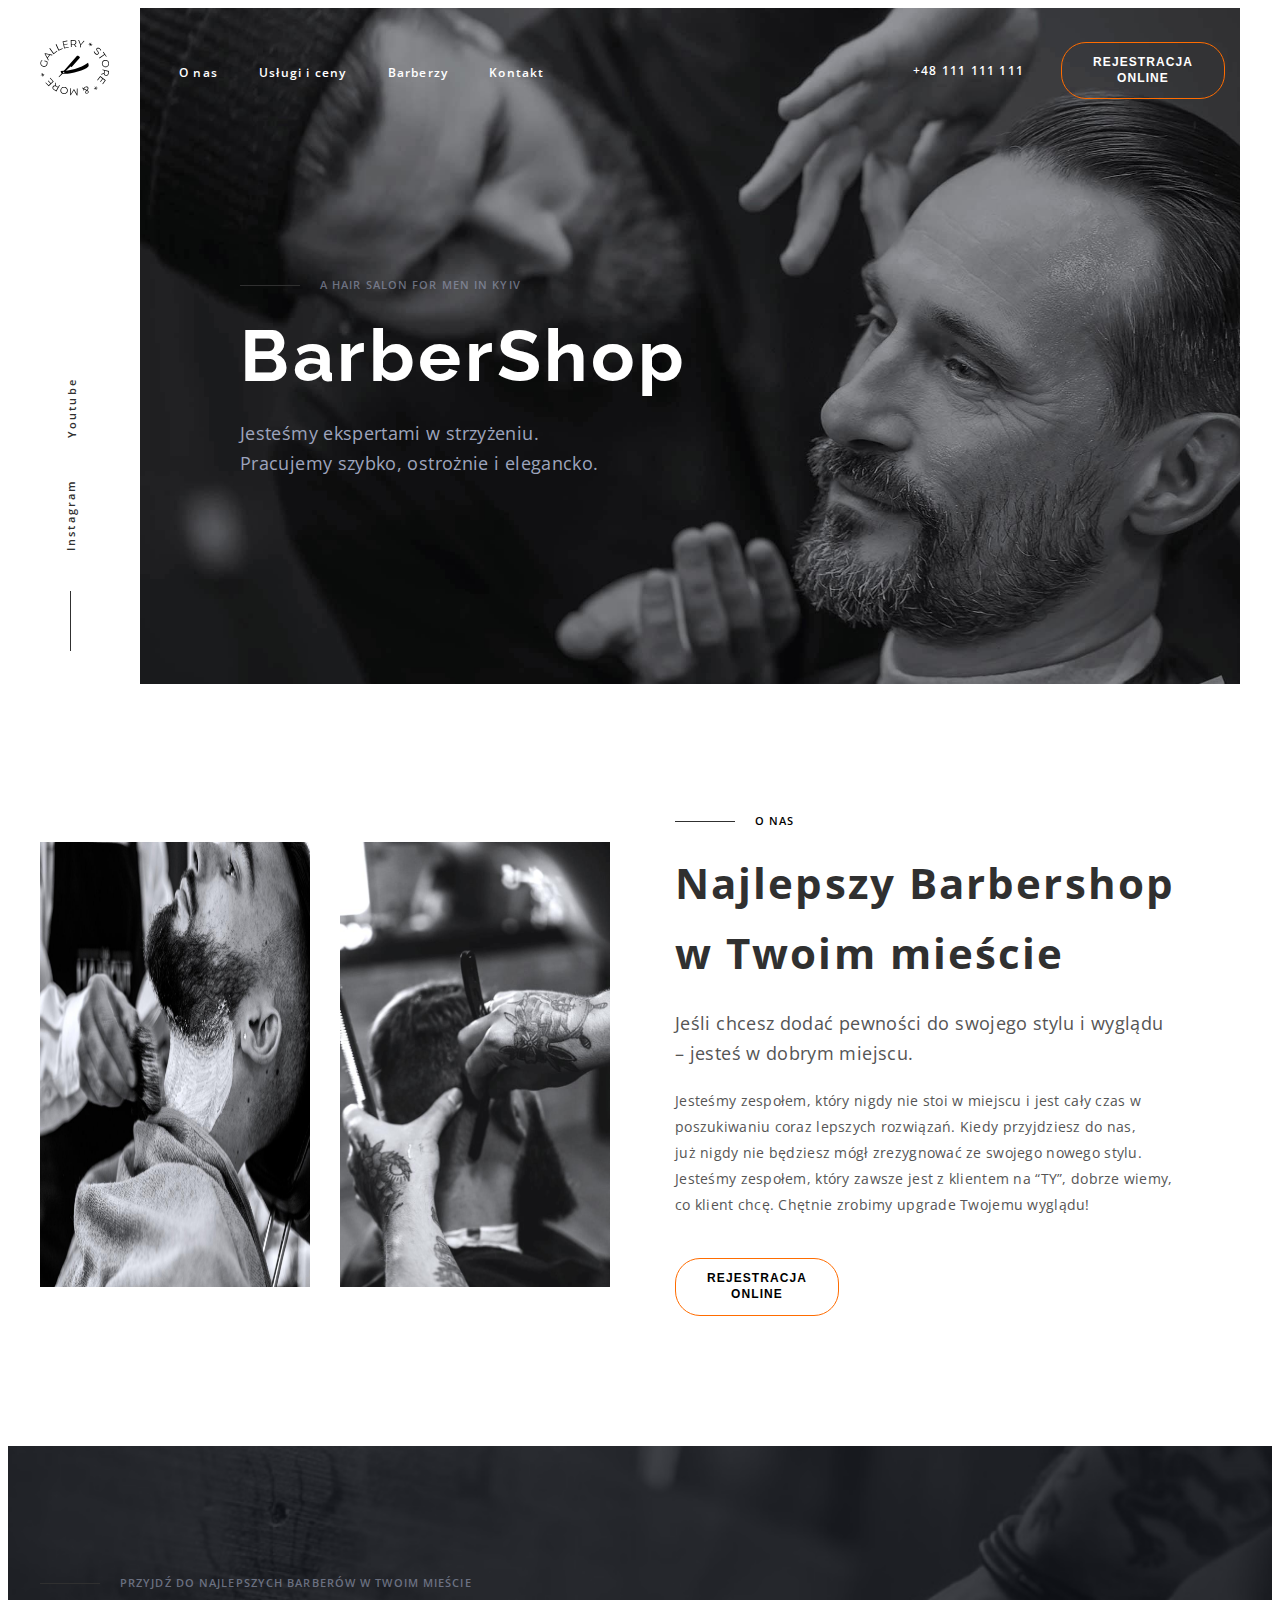
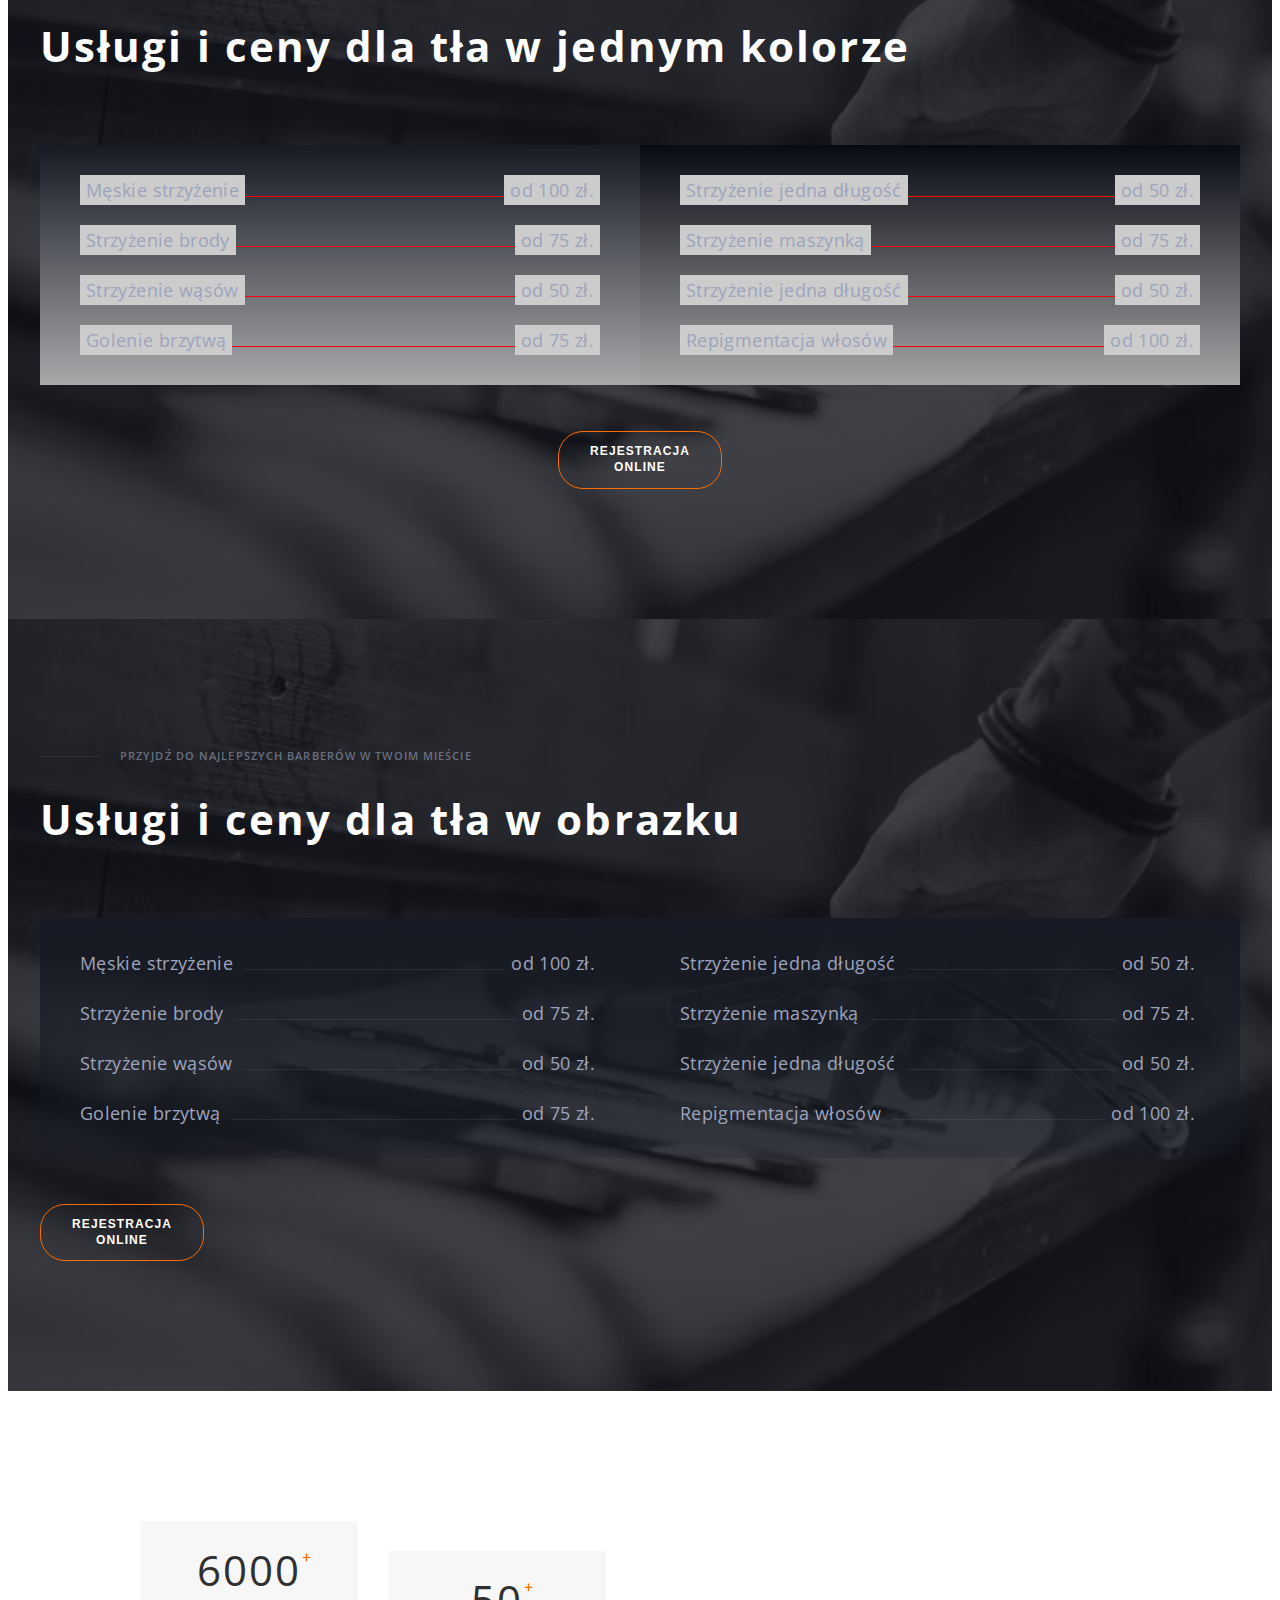
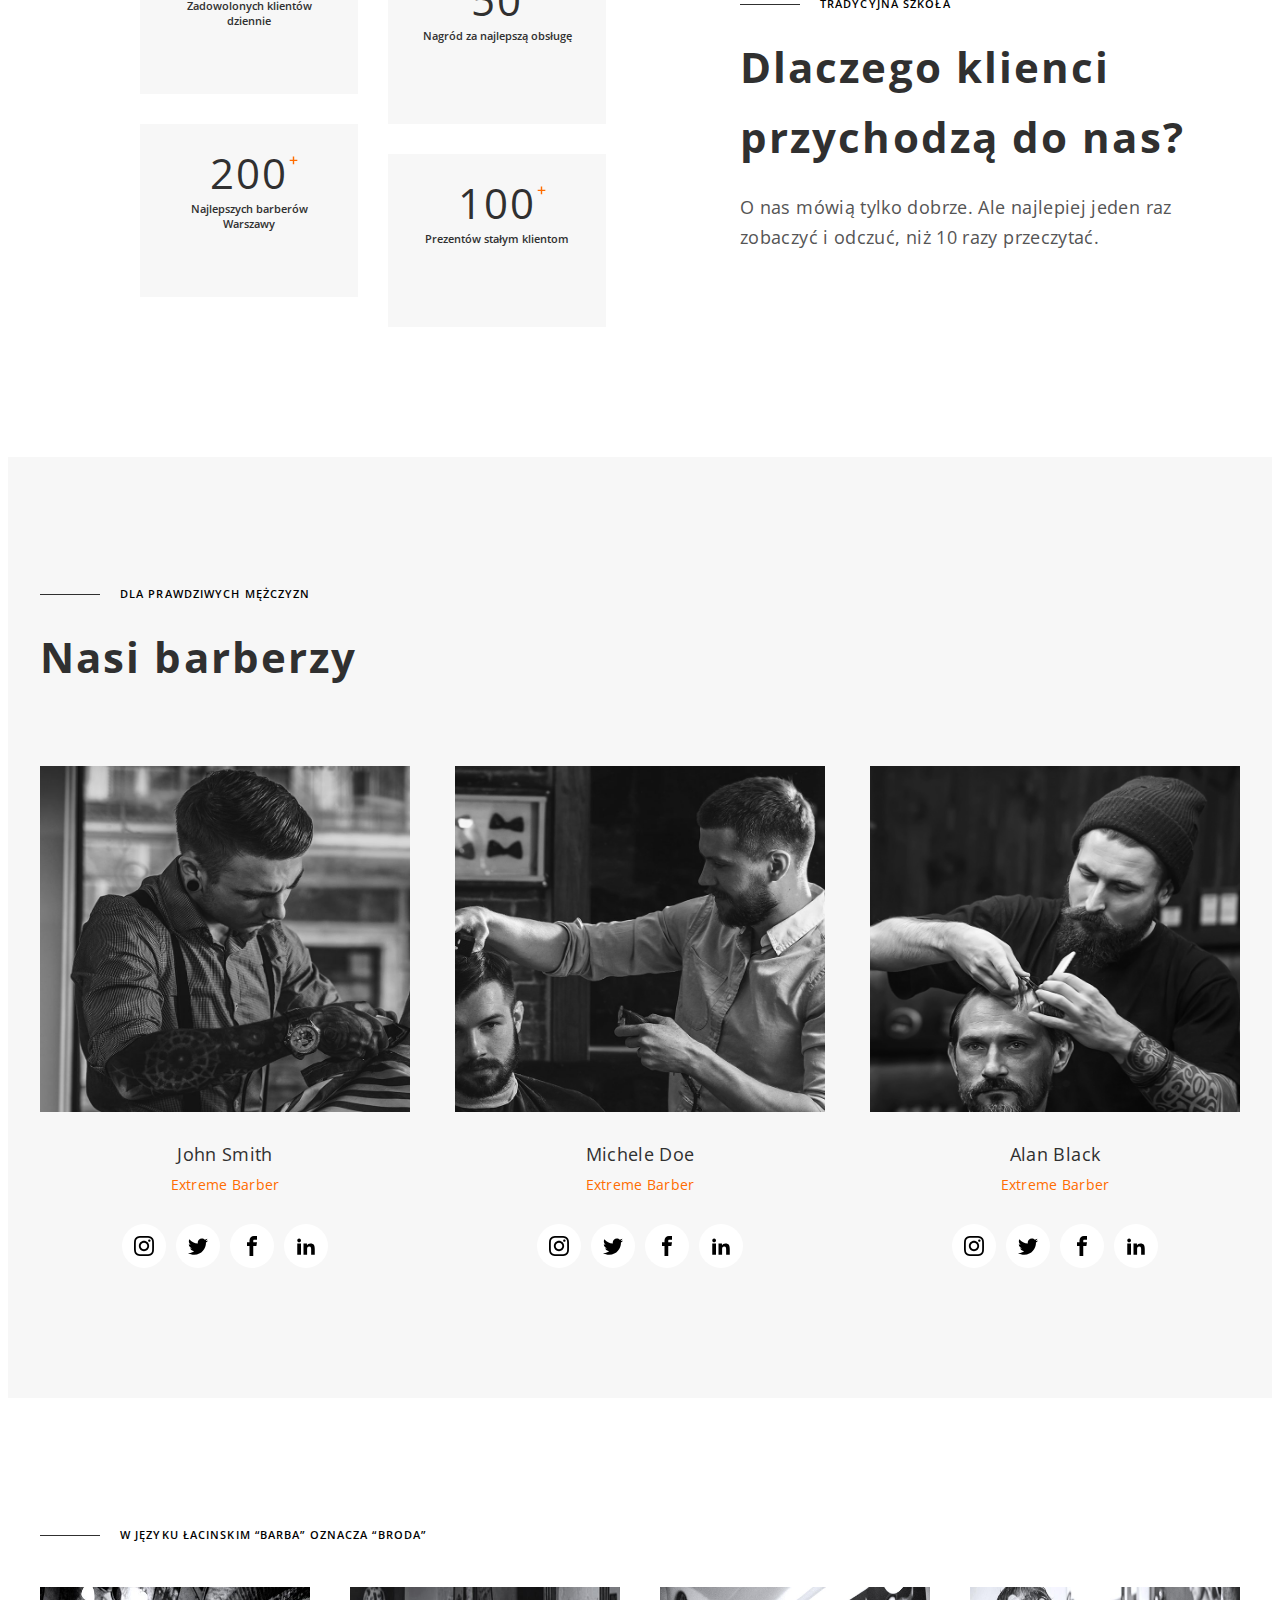
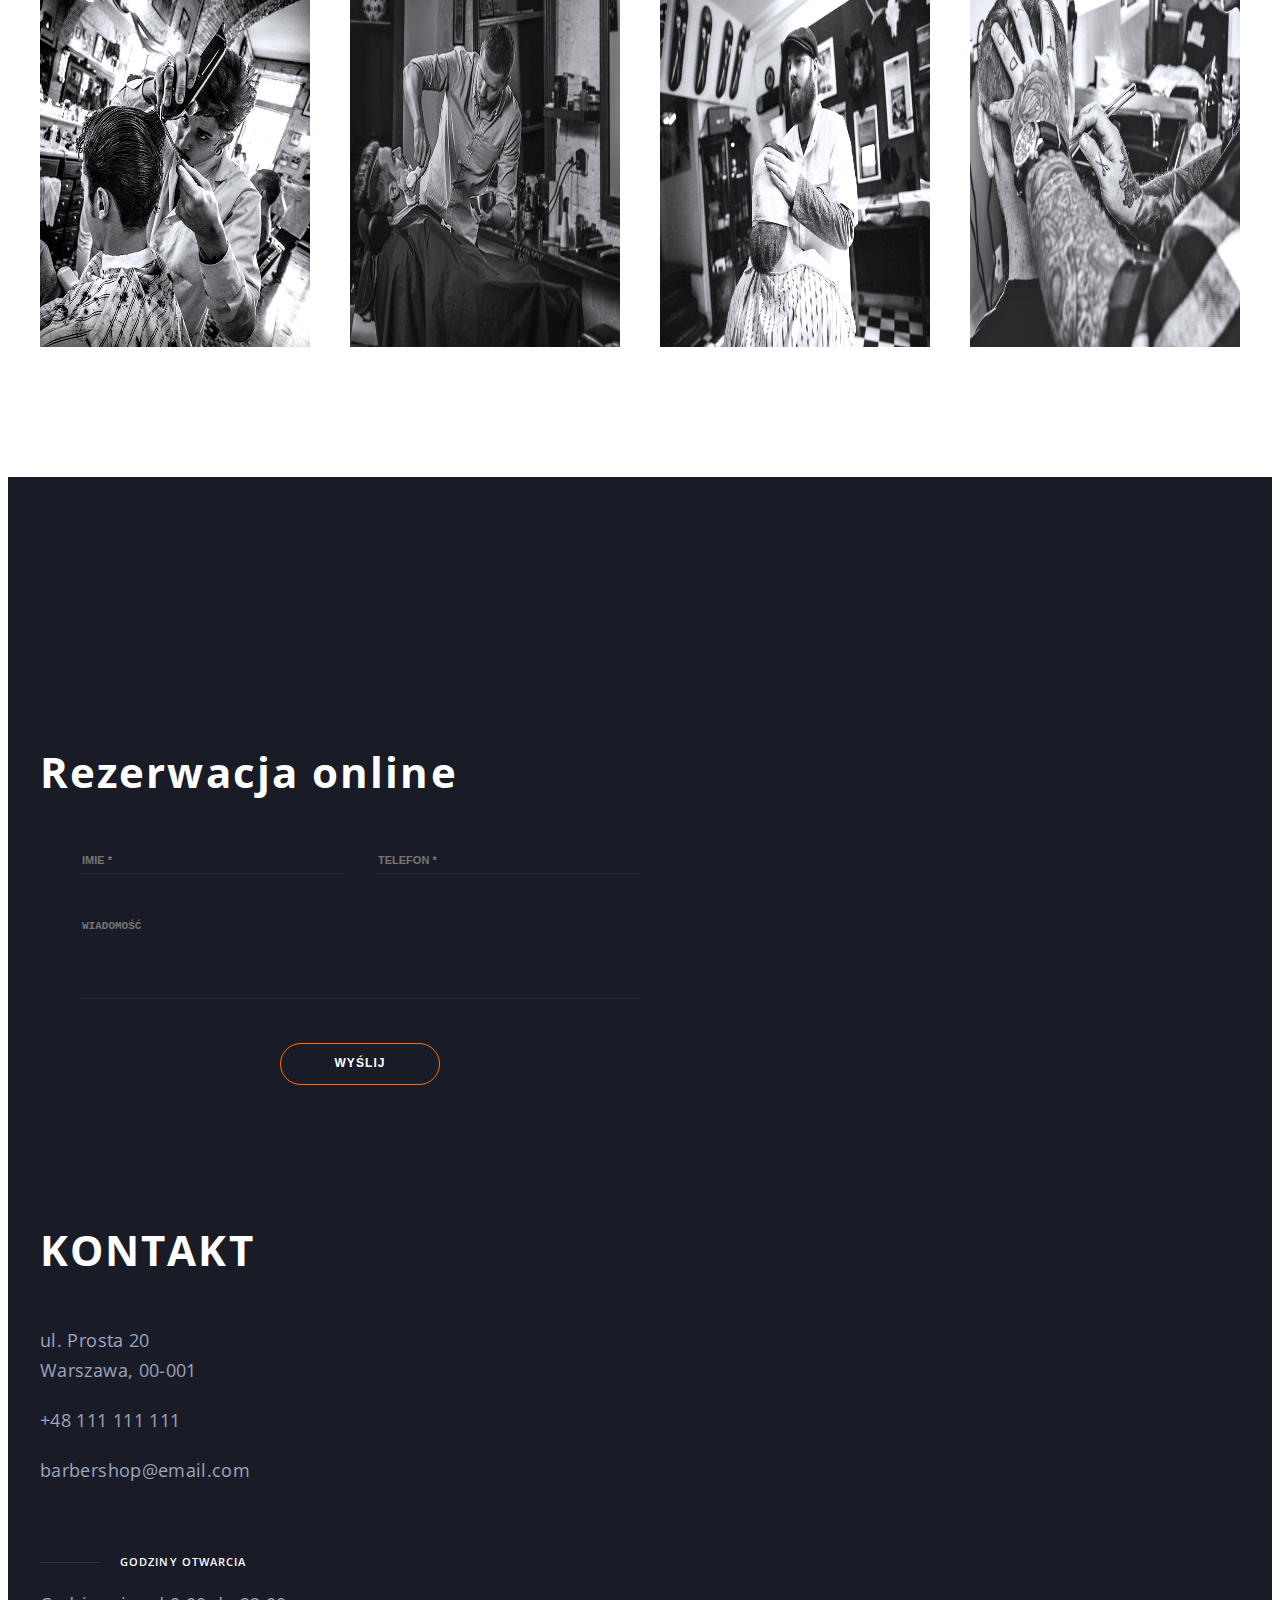
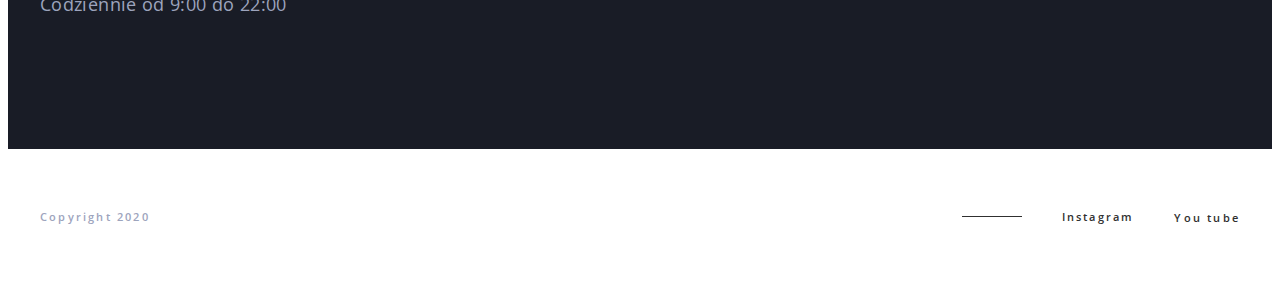
==== commit 21d1e5f8: "3107-1648" ====
--- a/index.html
+++ b/index.html
@@ -550,6 +550,7 @@
     </footer>
 
     <div class="backdrop is-hidden" data-modal>
+      <!-- <div class="backdrop" data-modal></div> -->
         <div class="modal">
             <button type="button" class="close-btn" data-modal-close>X</button>
            <!-- można dodać obrazek krzyżyk zamknięcia 
@@ -592,6 +593,7 @@
            </form>
       </div>
     </div>
+
     <script src="./js/modal.js"></script>
   </body>
 </html>
--- a/css/styles.css
+++ b/css/styles.css
@@ -693,7 +693,7 @@
     border-color: #fff;
 }
 
-.contact-form__input:focus::placeholder,
+.contact-form__input:focus::placeholder
 {
     color: #fff;
 }
@@ -732,7 +732,7 @@
 .contact-form__btn:focus{
     background-color: var(--main-color);
     color: #fff;
-
+}
 /* ===== END contact ===== */
 
 /* ===== FOOTER ===== */
@@ -807,6 +807,11 @@
     pointer-events: none;
 }
 
+.modal{
+    padding: 40px;
+}
+
+
 .modal__form-header{
     text-align: center;
     font-weight: bold;
@@ -820,9 +825,8 @@
 
 .modal__form{
     display: flex;
-    flex-direction: column; 
-    margin-left: 40px;
-    margin-right: 40px;
+    width: 100%;
+    flex-direction: column;
 }
 
 .modal__form-field{
@@ -863,7 +867,6 @@
     width: 18px;
     height: 18px;
     transition: background-color 250ms linear;
- 
 }
 
 .modal__form-message{
@@ -894,13 +897,20 @@
     content: ""; 
     width: 16px;
     height: 16px;
-    outline: 1px solid #000000;
-    margin-right: 10px;
-}
-
-.modal__form-policy:checked + .modal__form-policy-text{
+    border: 1px solid #000000;
+}
+
+
+.modal__form-policy:checked + .modal__form-policy-text::before{
     background-color: var(--main-color);
-    border: 4px solid #fff;
+    border: 3px solid #fff;
+    background-image: url(../images/vector.svg);
+}
+
+.modal__form-policy:checked + .modal__form-policy-text::before{
+    background-color: var(--main-color);
+    border: 3px solid #fff;
+    background-image: url(../images/vector.svg);
 }
 
 .modal__form-btn{
@@ -925,6 +935,18 @@
     background-color: var(--main-color);
     color: #fff;
 }
+
+.visually-hidden{
+    position: absolute !important;
+    clip: rct(1px 1px 1px 1px);
+    clip:rect(1pz, 1px, 1px, 1px);
+    padding: 0 !important;
+    border: 0 !important;
+    height: 1px !important;
+    width: 1px !important;
+    overflow: hidden;
+}
+
 /***   END BACKDROP***/
 
 
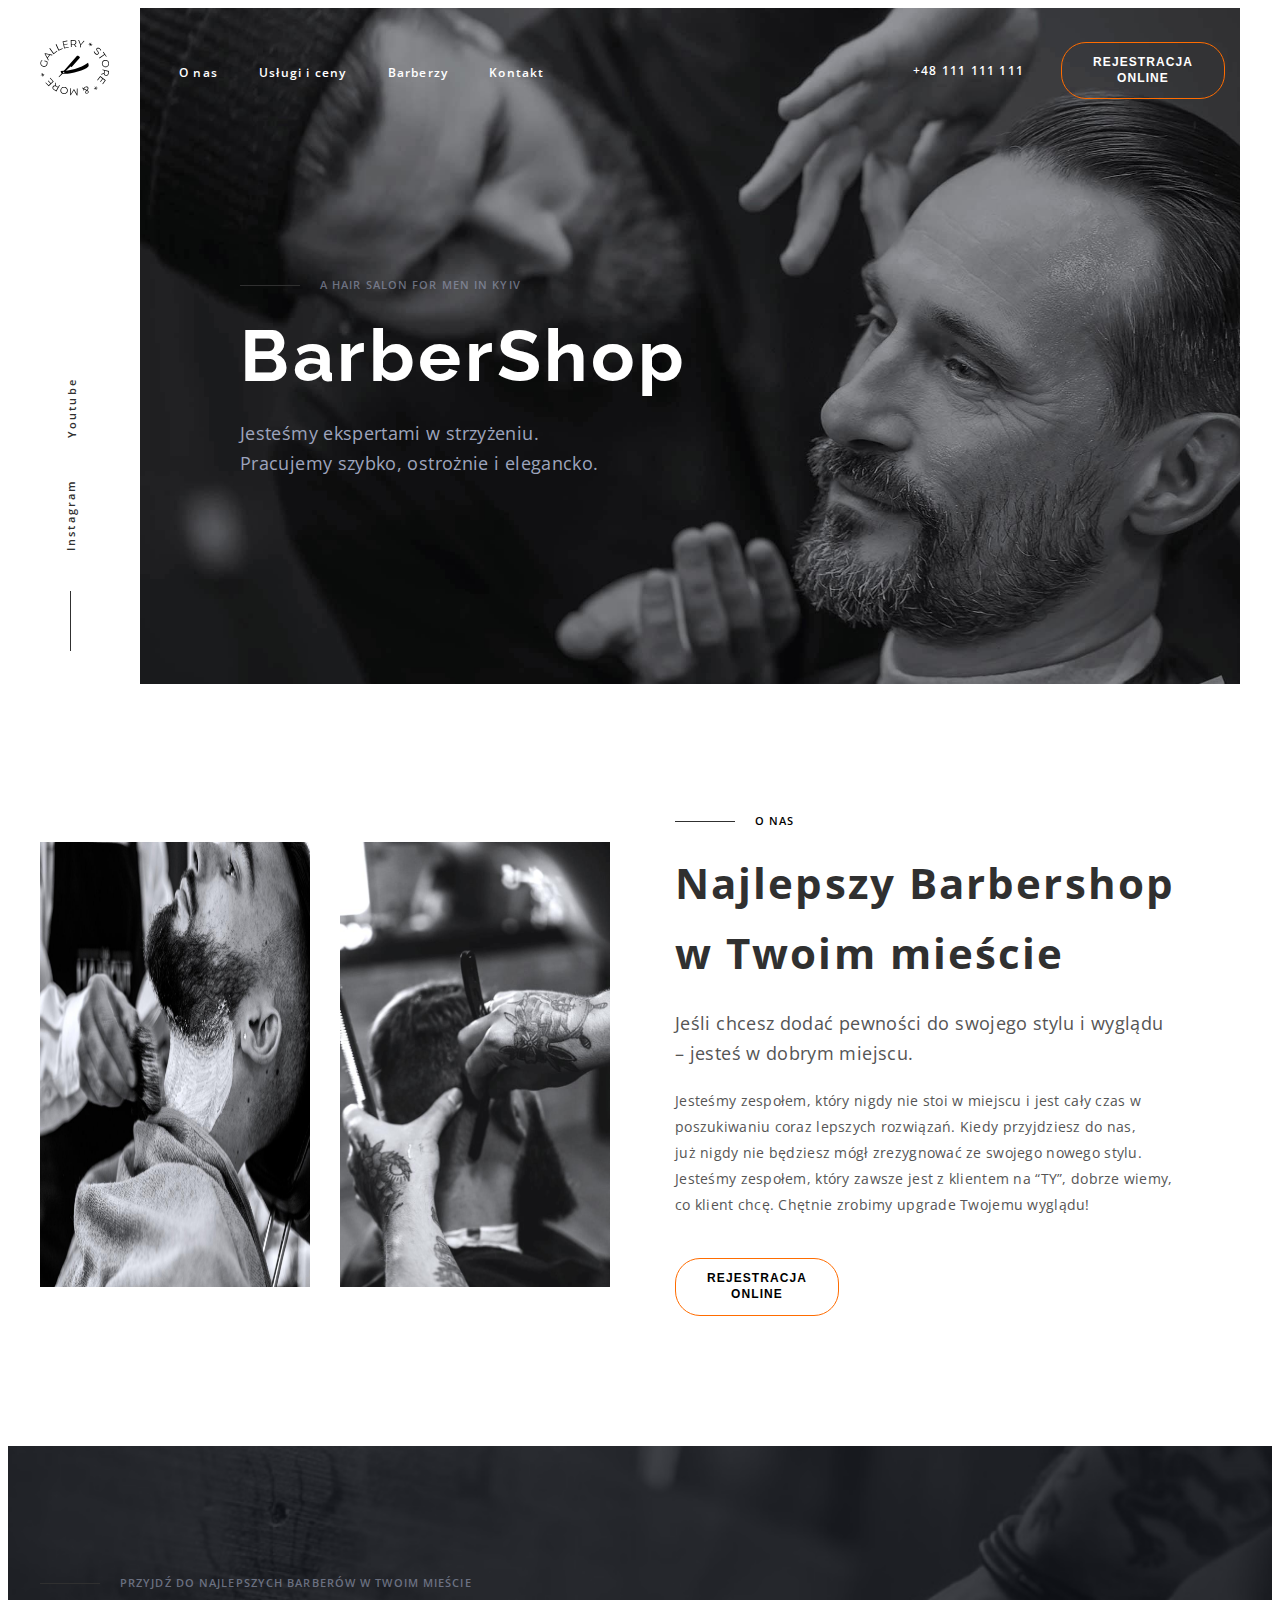
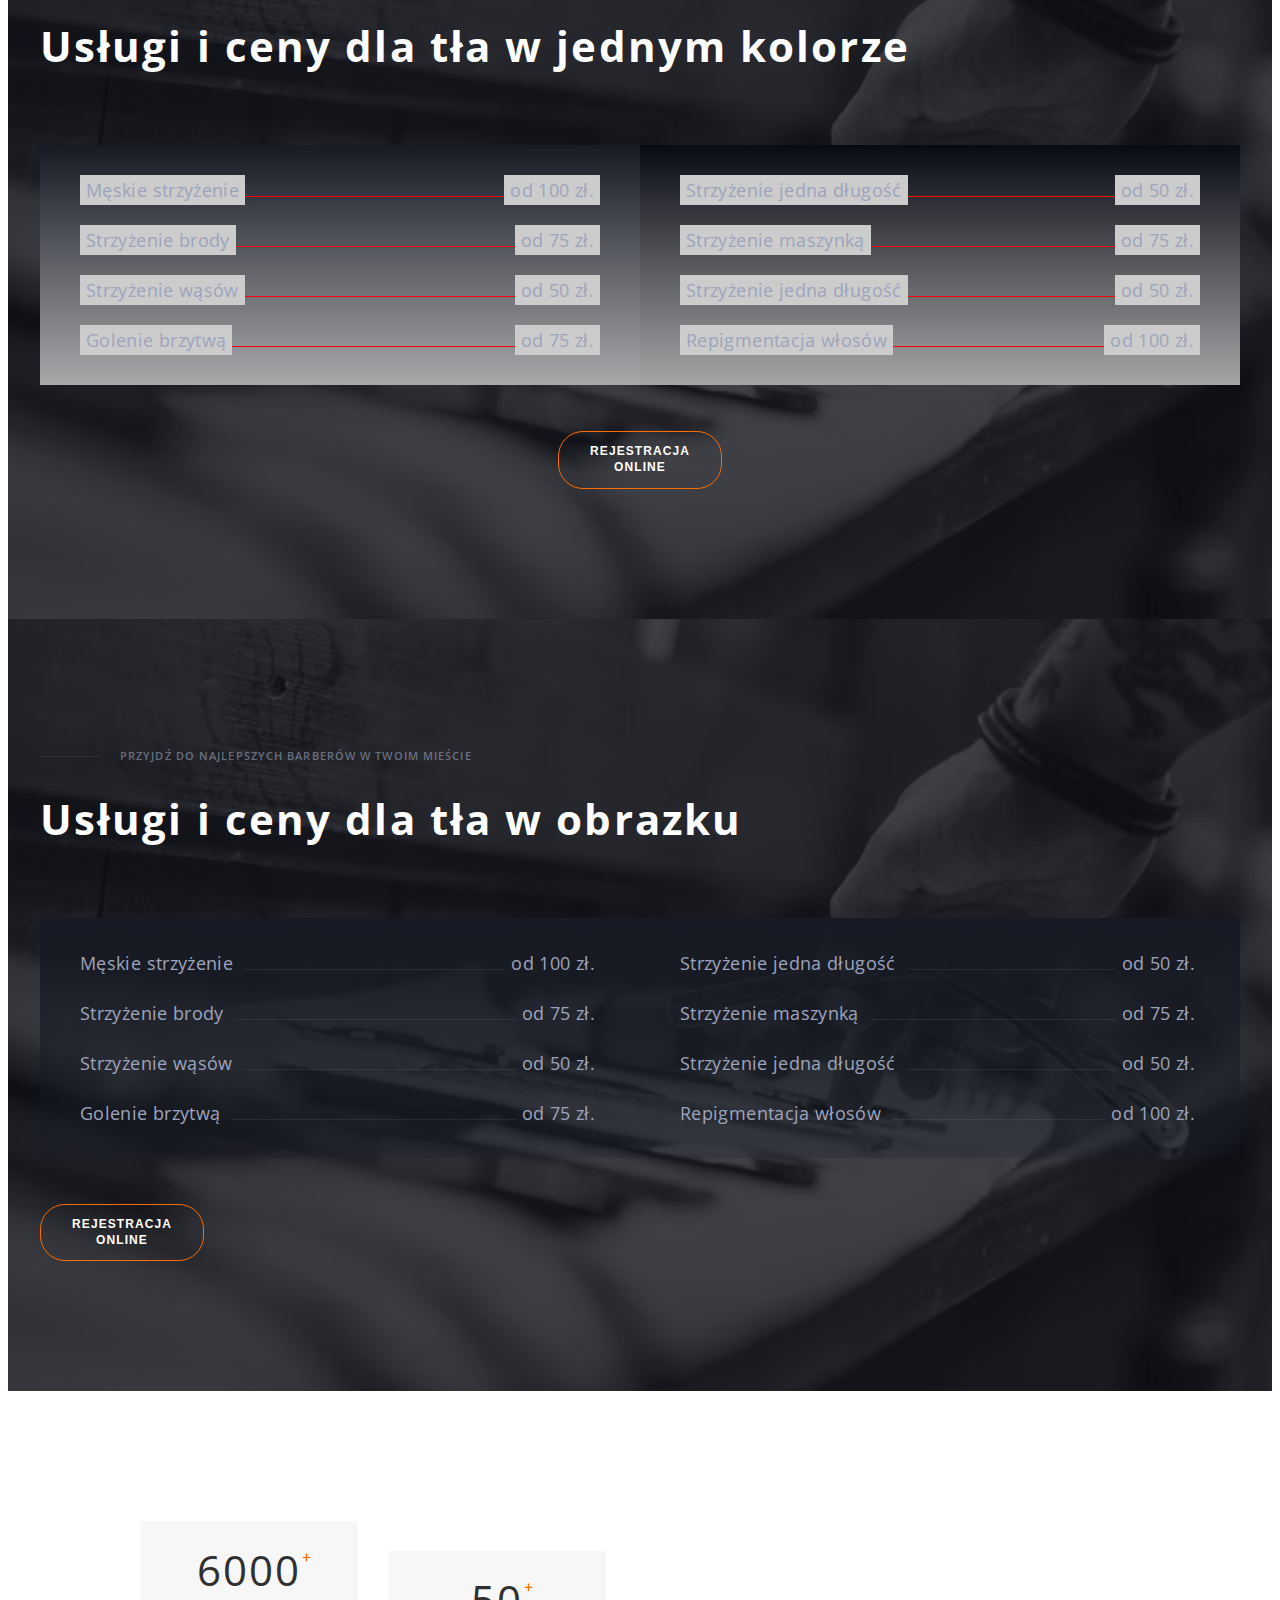
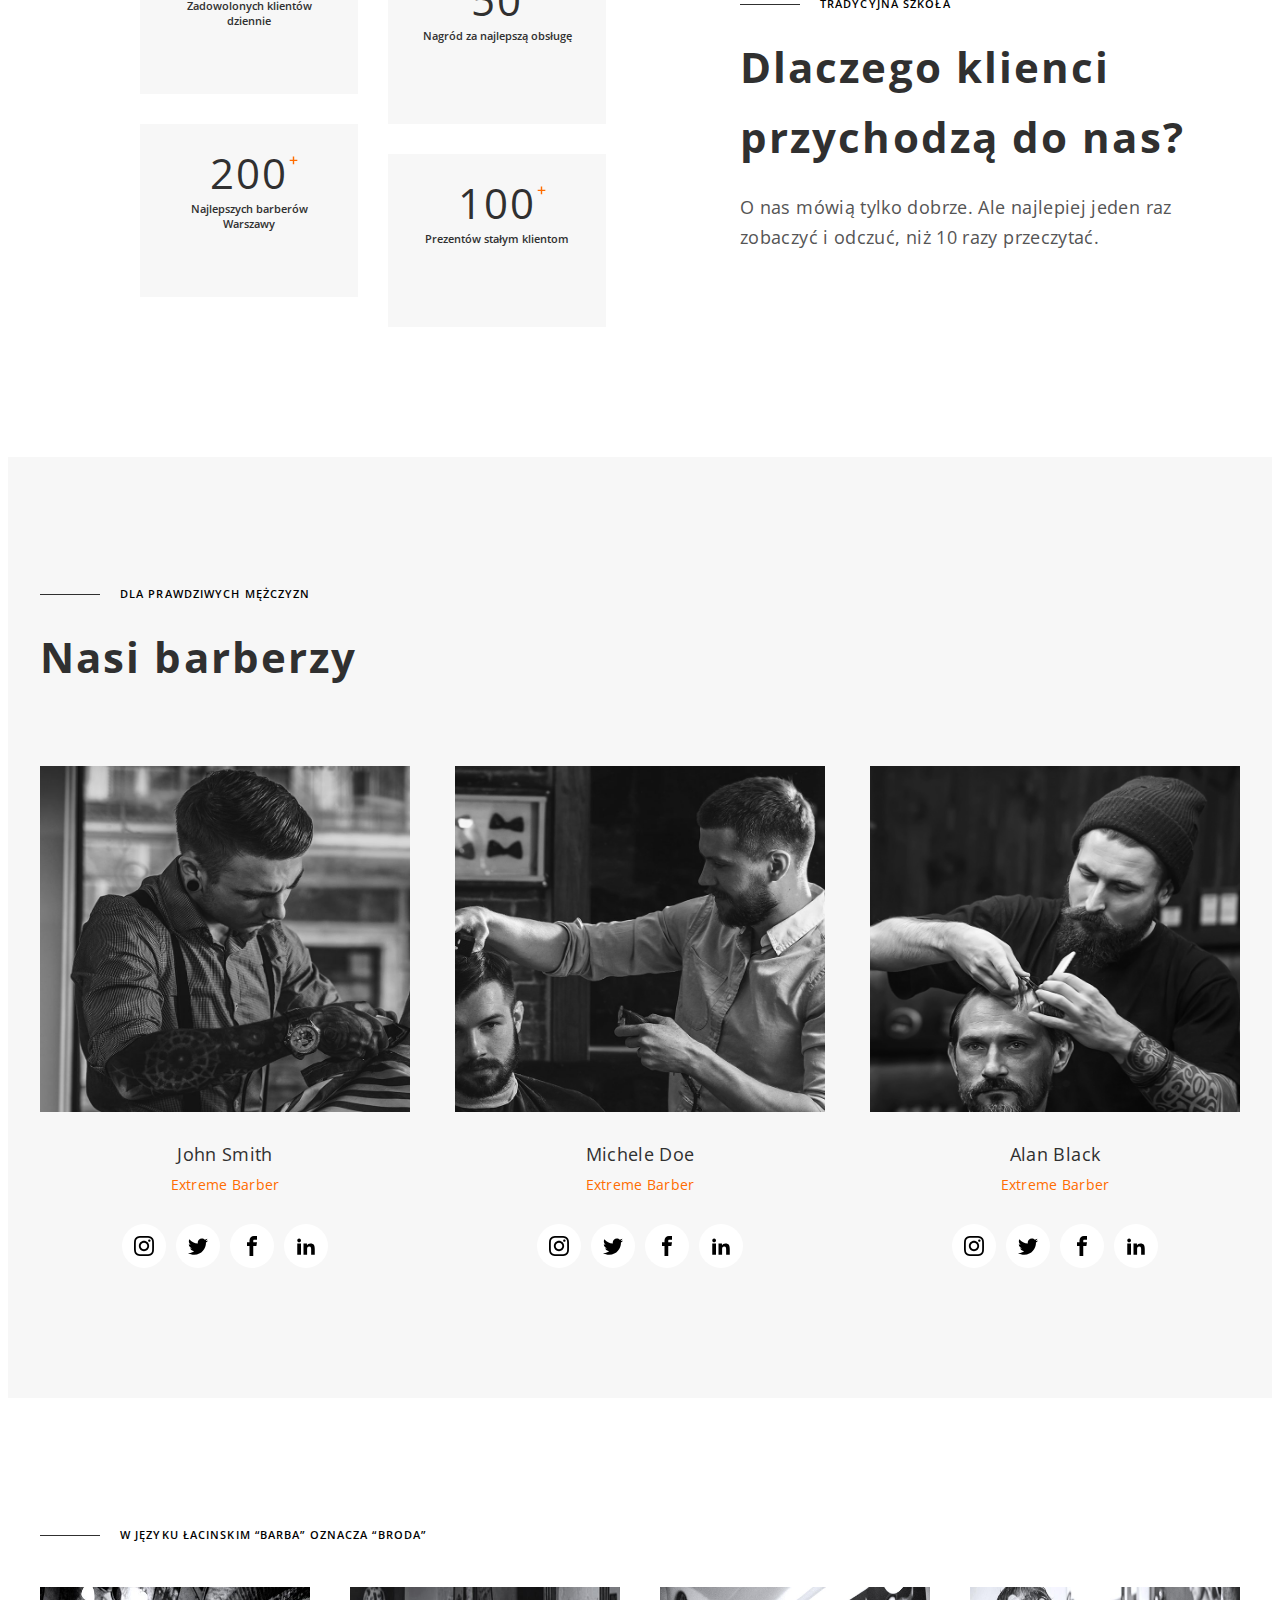
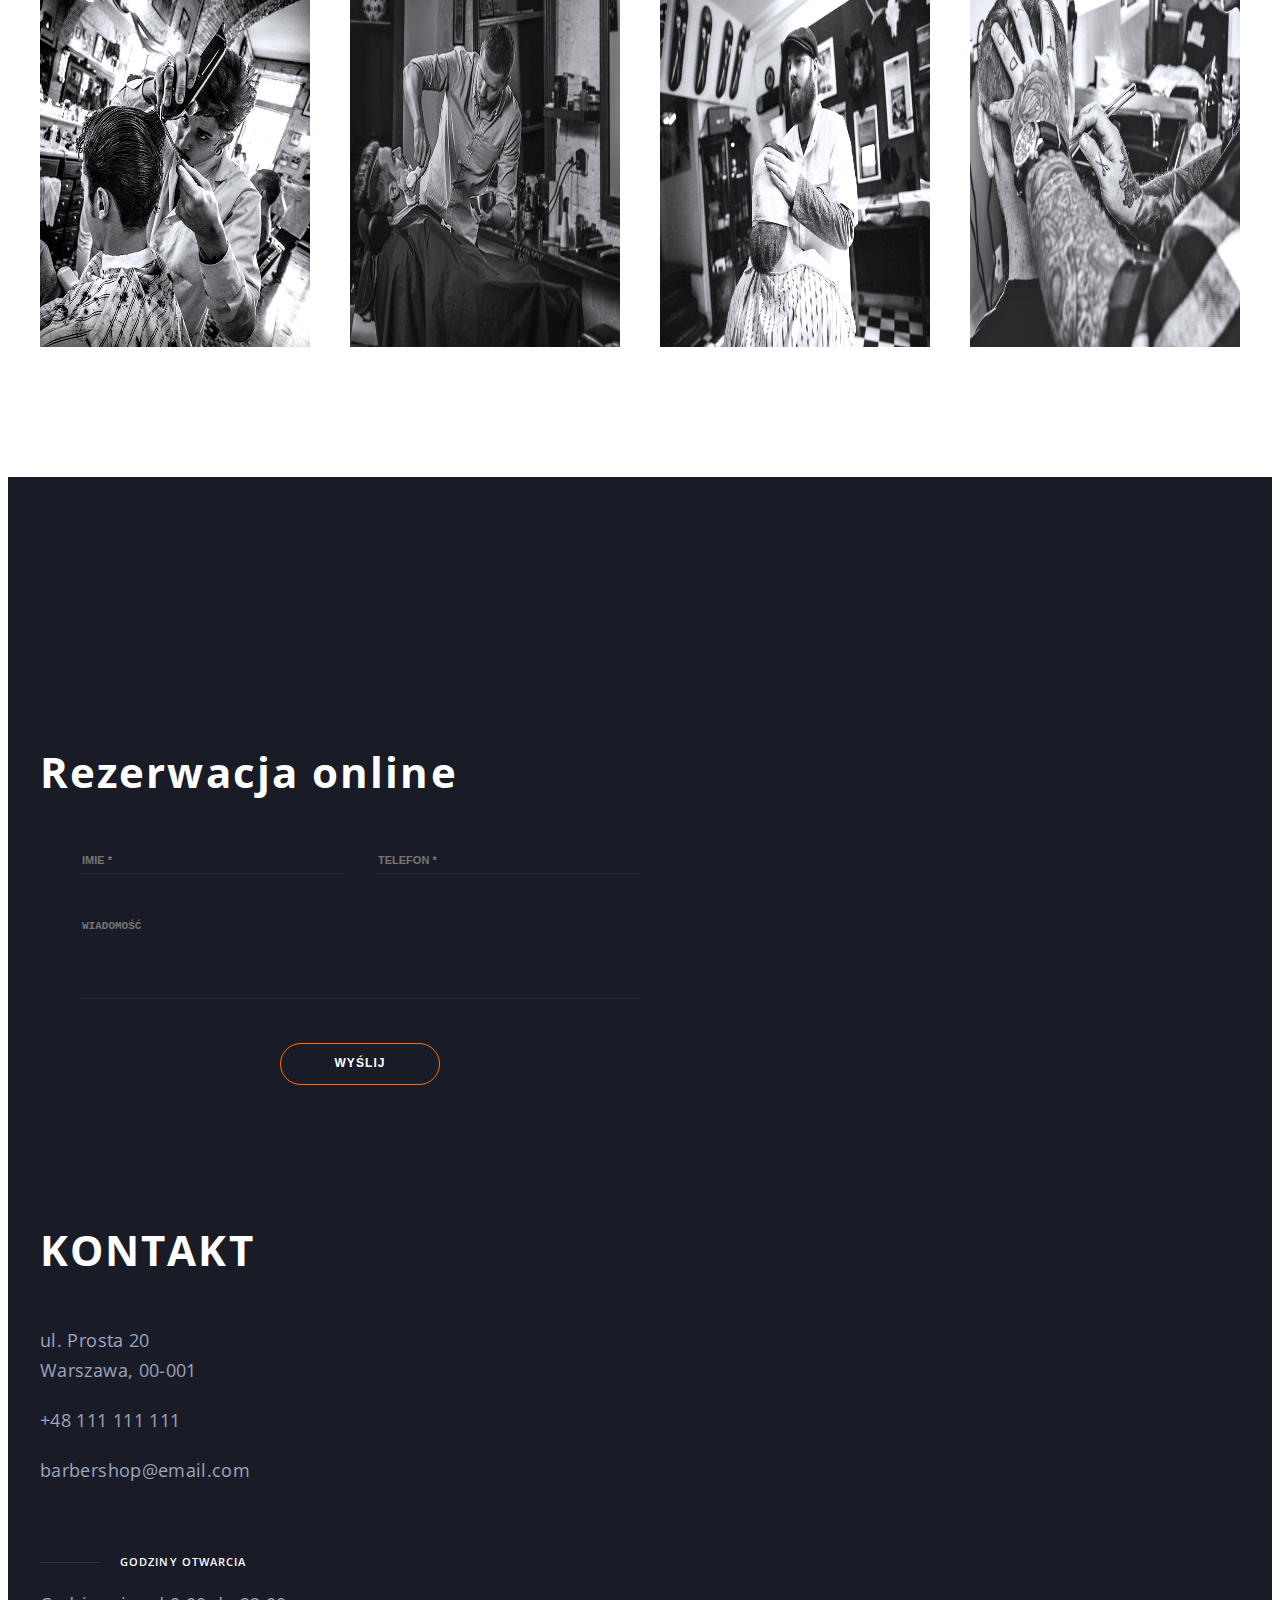
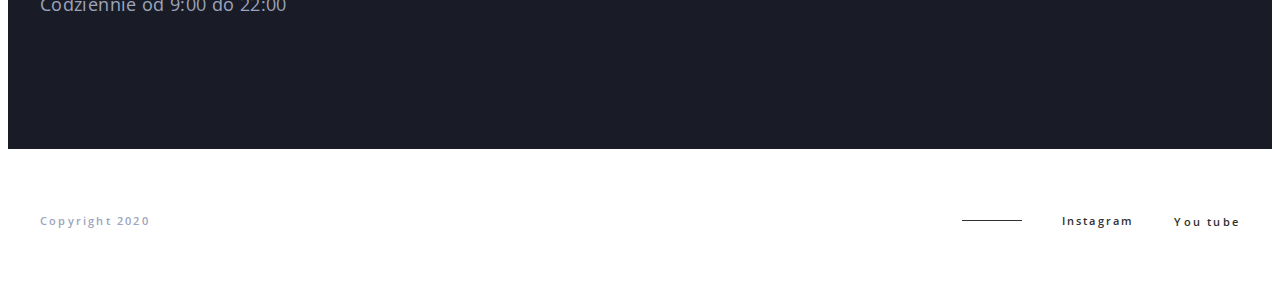
==== commit c96ea5f1: "0808-1911" ====
--- a/index.html
+++ b/index.html
@@ -124,7 +124,9 @@
               Jesteśmy zespołem, który zawsze jest z klientem na “TY”, dobrze
               wiemy, co klient chcę. Chętnie zrobimy upgrade Twojemu wyglądu!
             </p>
-            <button class="modal-btn" type="button">REJESTRACJA ONLINE</button>
+            <button class="modal-btn" type="button" data-modal-open>
+              REJESTRACJA ONLINE
+            </button>
           </div>
         </div>
       </section>
@@ -189,7 +191,7 @@
             </ul>
           </div>
 
-          <button class="modal-btn modal-btn-dark" type="button">
+          <button class="modal-btn modal-btn-dark" type="button" data-modal-open>
             REJESTRACJA ONLINE
           </button>
         </div>
@@ -257,7 +259,7 @@
             </ul>
           </div>
 
-          <button class="modal-btn modal-btn-dark" type="button">
+          <button class="modal-btn modal-btn-dark" type="button" data-modal-open>
             REJESTRACJA ONLINE
           </button>
         </div>
@@ -569,11 +571,16 @@
                     </span>
                 </label>
     
-                <label for="" class="modal__form-field">
+                 <label for="" class="modal__form-field">
                     Telefon
                     <span class="modal__form-input-wrapper">
                         <input type="tel" name="user_tel" class="modal__form-input">
-                        <span class="modal__form-icon"></span>
+                        <span class="modal__form-icon">
+                          <svg class="modal__form-icon-item">
+                            <use href="./images/icons.svg#icon-phone"></use>
+                          </svg>
+
+                        </span>
                     </span>
                 </label>
 
--- a/css/styles.css
+++ b/css/styles.css
@@ -739,15 +739,14 @@
 .footer .container{
     display: flex;
     justify-content: space-between;
-    padding-top: 56px;
-    padding-bottom: 56px;
-
-}
-.footer .container{
+    padding: 60px 0;
+
+}
+/* .footer .container{
     display: flex;
     justify-content: space-between;
     align-items: center;
-}
+} */
 .footer__copy{
     font-size: 11px;
     font-weight: 600;
@@ -907,10 +906,10 @@
     background-image: url(../images/vector.svg);
 }
 
-.modal__form-policy:checked + .modal__form-policy-text::before{
+/* .modal__form-policy:checked + .modal__form-policy-text::before{
     background-color: var(--main-color);
     border: 3px solid #fff;
-    background-image: url(../images/vector.svg);
+    background-image: url(../images/vector.svg); */
 }
 
 .modal__form-btn{
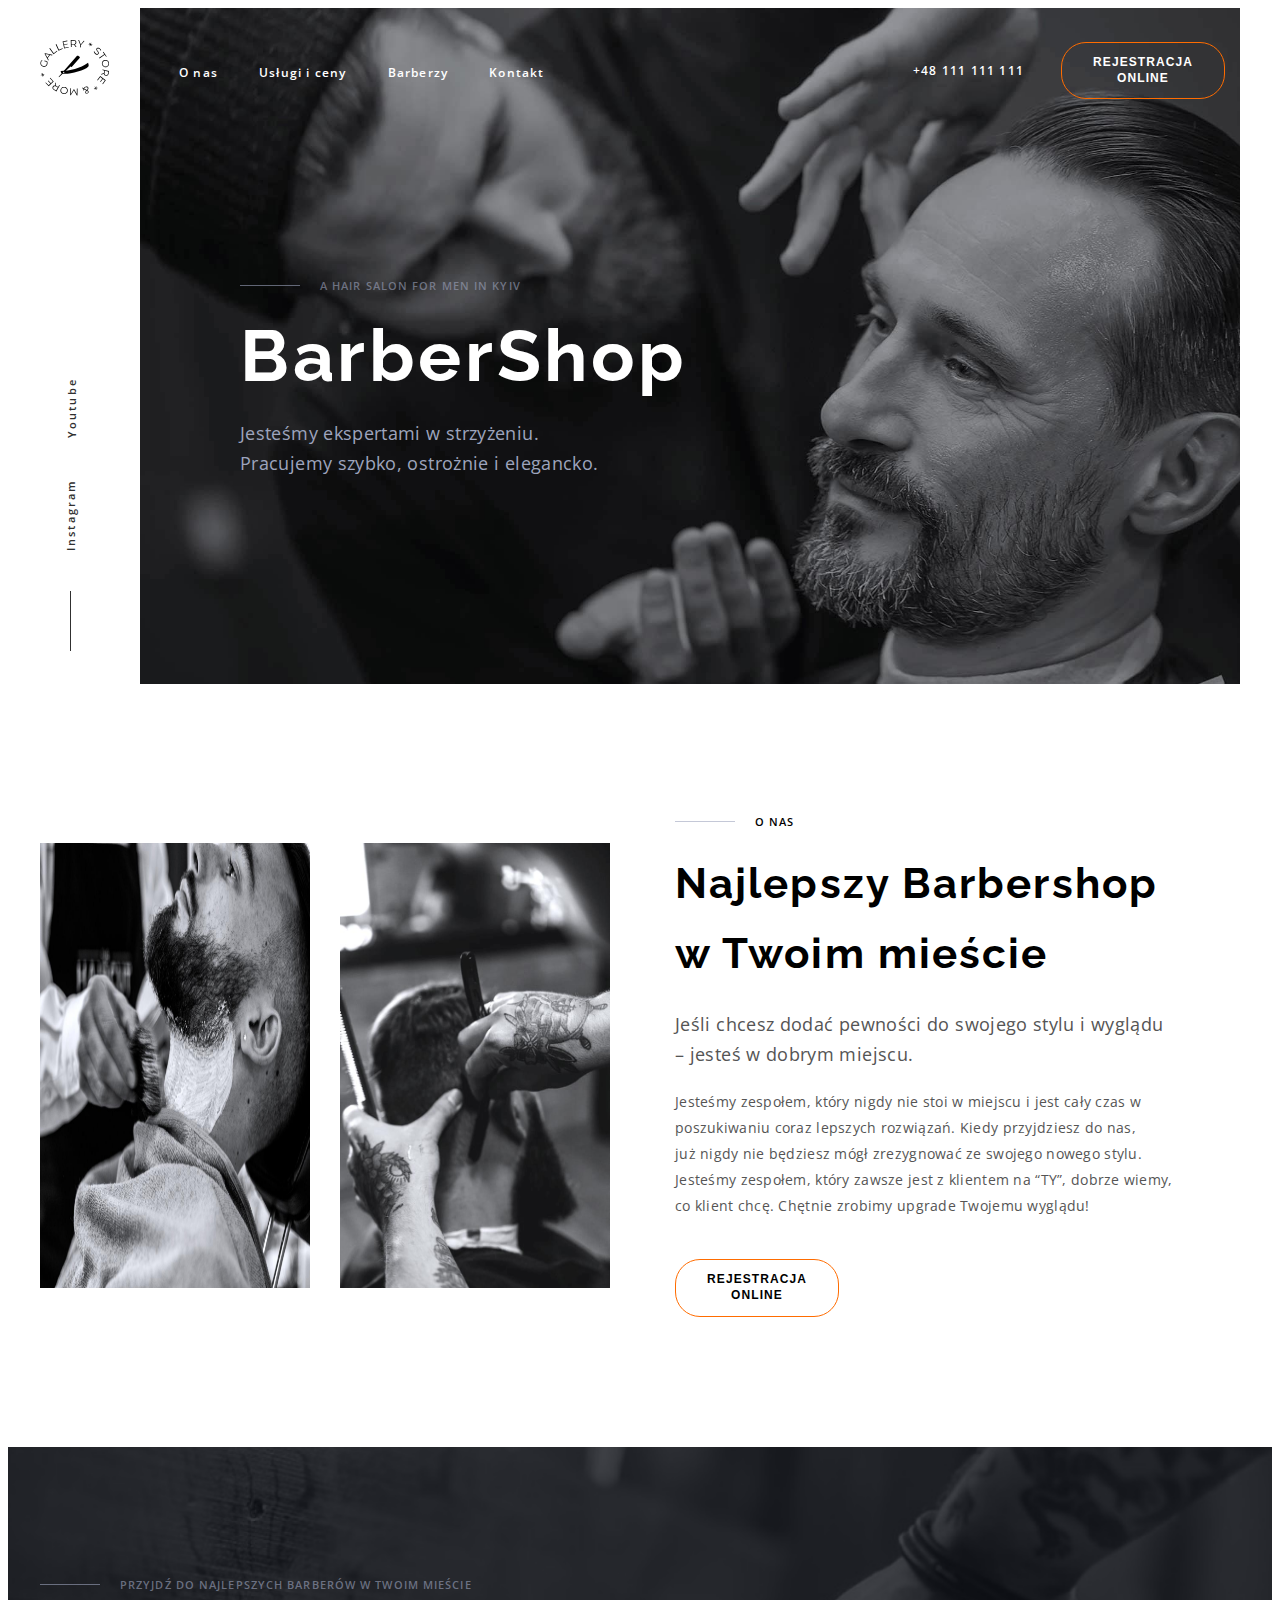
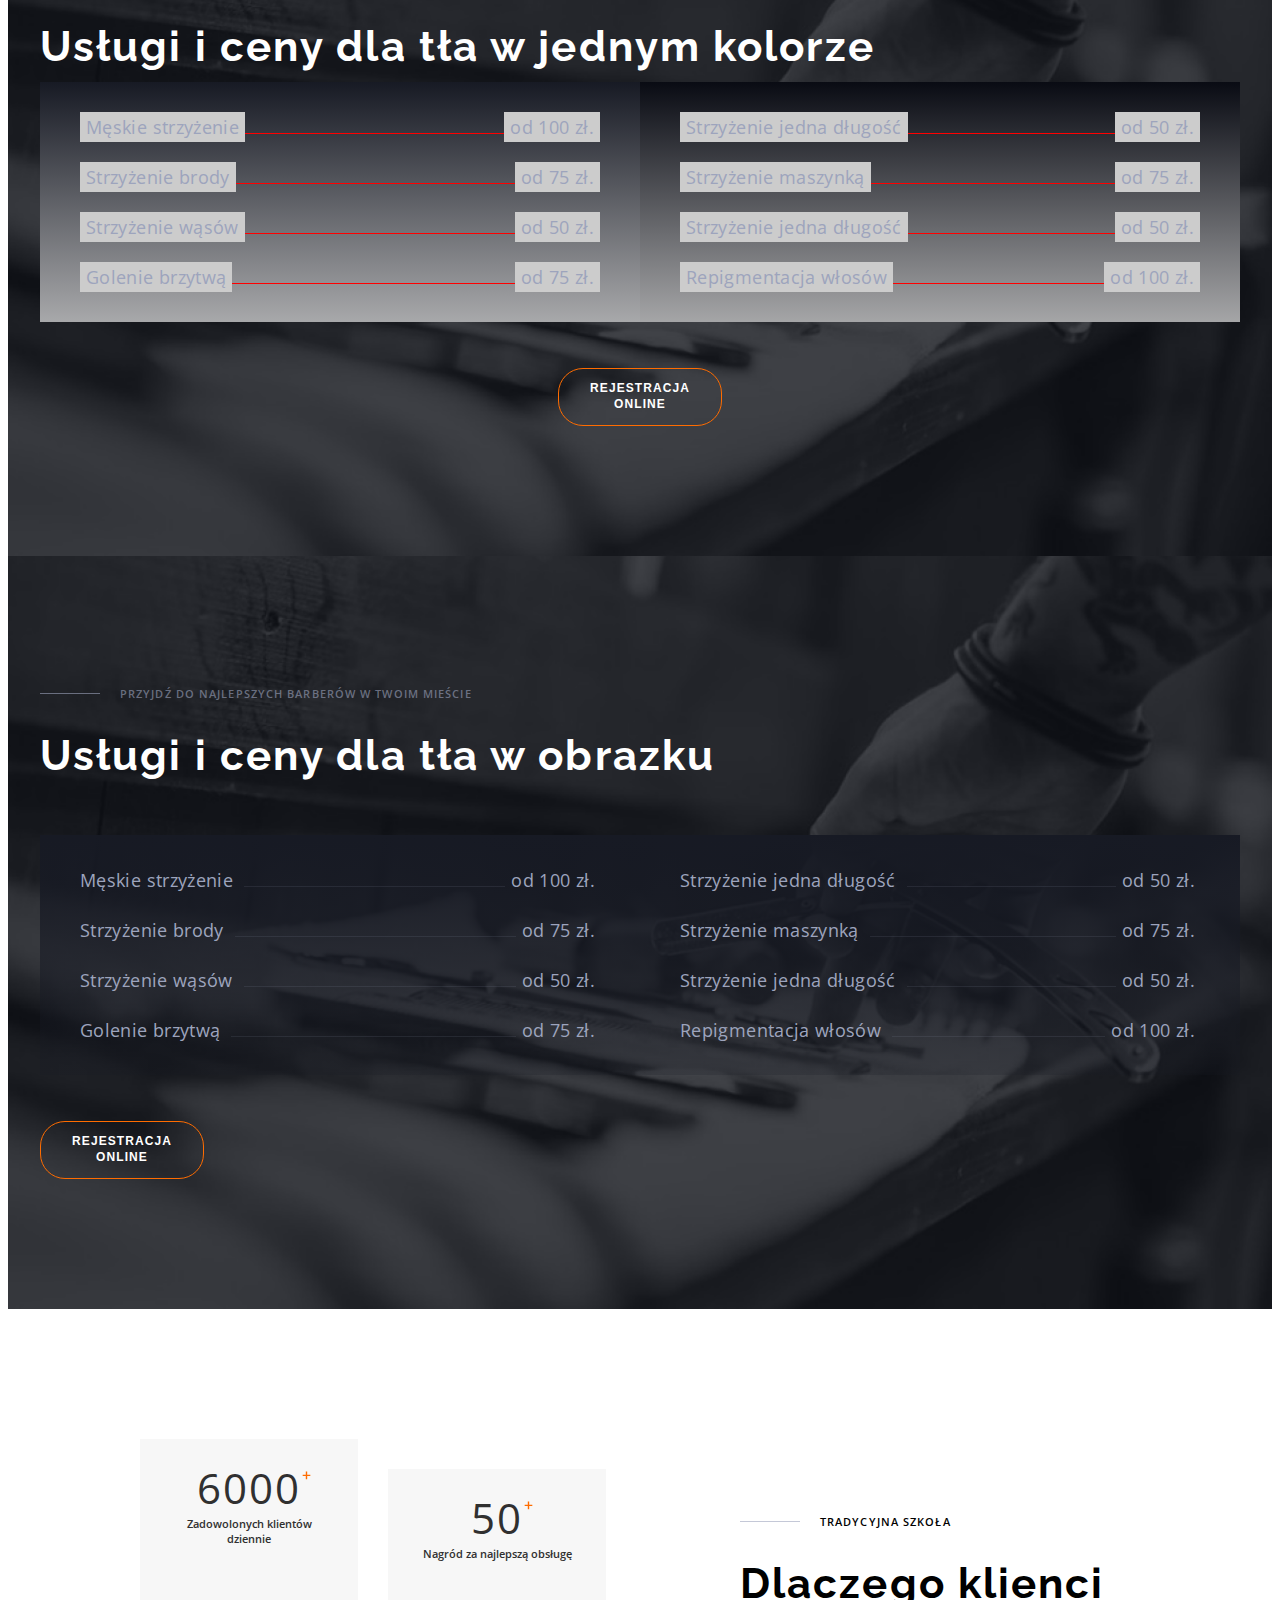
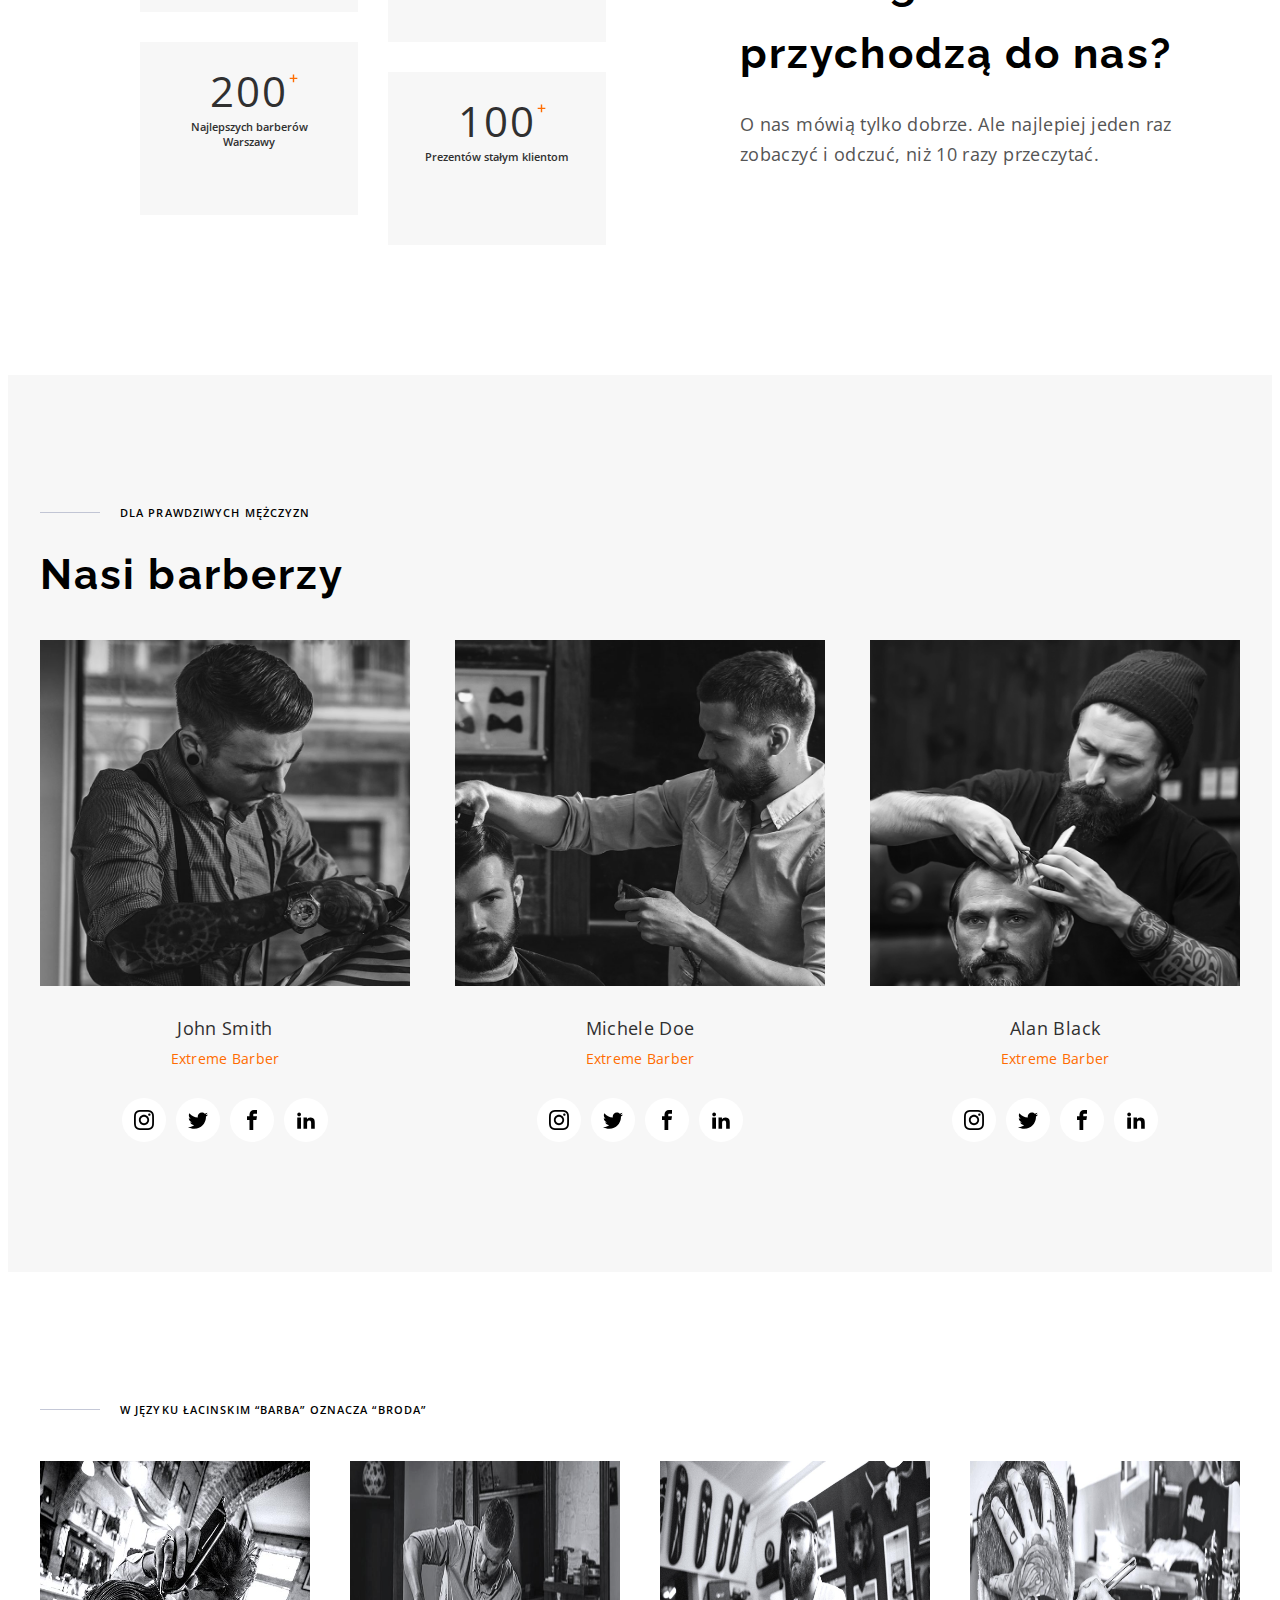
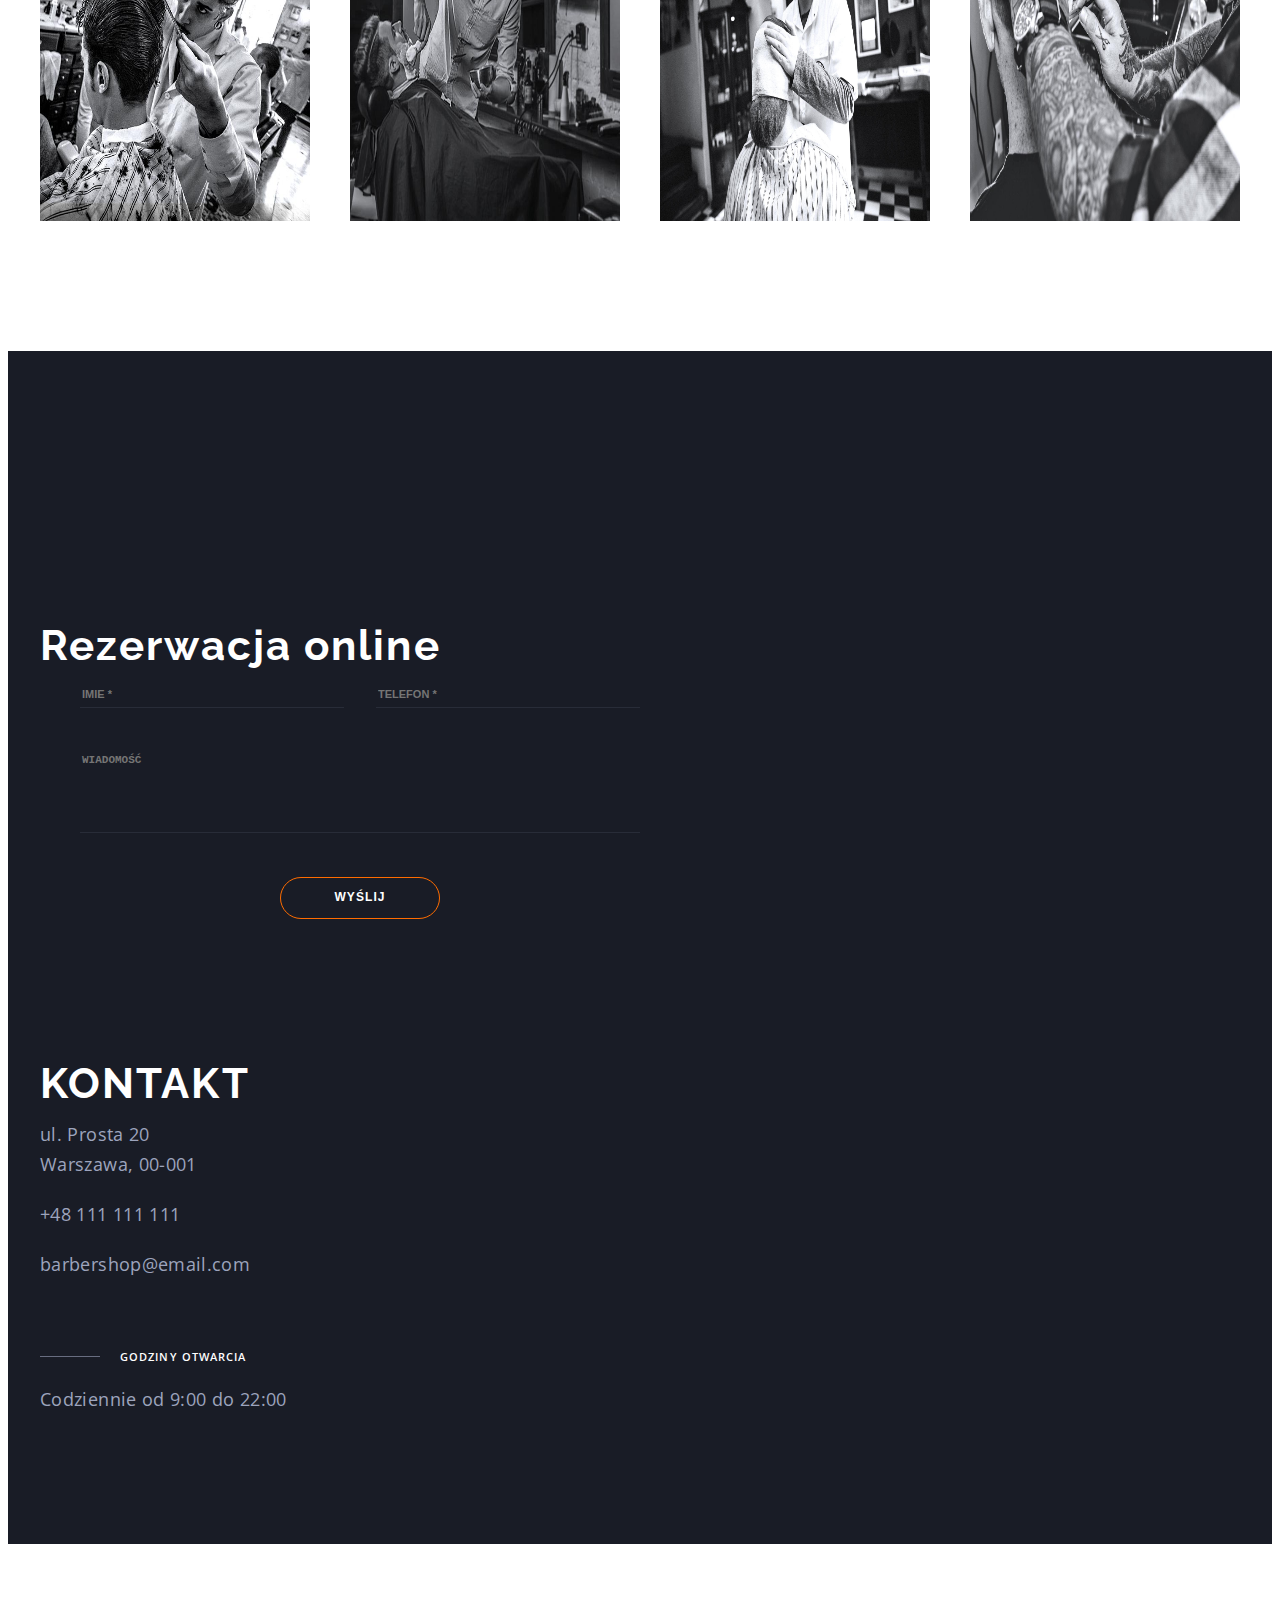
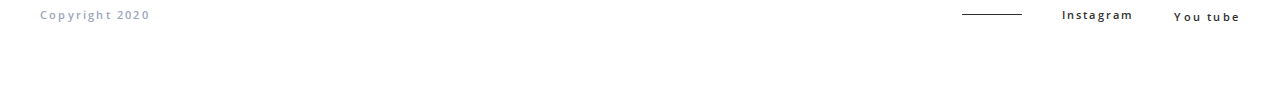
==== commit 66e297dc: "0908:1936" ====
--- a/index.html
+++ b/index.html
@@ -5,7 +5,9 @@
     <meta http-equiv="X-UA-Compatible" content="IE=edge" />
     <meta name="viewport" content="width=device-width, initial-scale=1.0" />
     <title>Document</title>
-    <link rel="stylesheet" href="./css/styles.css" />
+    <!-- <link rel="stylesheet" href="./css/styleskopia.css" /> -->
+    <link rel="stylesheet" href="./css/main.min.css"/>
+
     <link rel="preconnect" href="https://fonts.googleapis.com" />
     <link rel="preconnect" href="https://fonts.gstatic.com" crossorigin />
     <link
@@ -575,19 +577,13 @@
                     Telefon
                     <span class="modal__form-input-wrapper">
                         <input type="tel" name="user_tel" class="modal__form-input">
-                        <span class="modal__form-icon">
-                          <svg class="modal__form-icon-item">
-                            <use href="./images/icons.svg#icon-phone"></use>
-                          </svg>
-
-                        </span>
+                        <span class="modal__form-icon"></span>
                     </span>
                 </label>
 
                 <label class="modal__form-field">
                     Komentarz
-                    <textarea class="modal__form-message" name="user_message" placeholder="Wprowadź tekst">
-                    </textarea>
+                    <textarea class="modal__form-message" name="user_message" placeholder="Wprowadź tekst"></textarea>
                 </label>
 
                 <input id="user-policy" type="checkbox" name="user_policy" value="accept_policy"
--- a/css/styleskopia.css
+++ b/css/styleskopia.css
@@ -0,0 +1,938 @@
+:root {
+  --main-font: "Open Sans", sans-serif;
+  --secondary-font: "Raleway", sans-serif;
+  --main-color: #ff6c00;
+}
+
+body {
+  font-family: var(--main-font);
+}
+
+h1,
+h2,
+h3,
+h4,
+h5,
+h6 {
+  margin: 0;
+  padding: 0;
+}
+
+ul,
+ol {
+  margin: 0;
+  padding: 0;
+}
+
+p {
+  margin: 0;
+  padding: 0;
+}
+
+img {
+  display: block;
+}
+
+.list {
+  list-style: none;
+}
+
+.link {
+  text-decoration: none;
+}
+.container {
+  width: 1200px;
+  padding: 0 15px;
+  margin: 0 auto;
+  align-items: center;
+}
+
+.section {
+  padding-top: 130px;
+  padding-bottom: 130px;
+}
+
+/* ====  COMPONENTS  ==== */
+
+.modal-btn {
+  width: 164px;
+  border: 1px solid var(--main-color);
+  border-radius: 25px;
+  padding: 12px 10px;
+  font-weight: 600;
+  font-size: 12px;
+  line-height: 1.333;
+  letter-spacing: 0.09em;
+  text-transform: uppercase;
+  /* color: #ffffff; */
+  cursor: pointer;
+  background-color: transparent;
+  transition: 250ms cubic-bezier(0.4, 0, 0.2, 1);
+}
+
+.modal-btn:hover,
+.modal-btn:focus {
+  background-color: var(--main-color);
+  color: #ffffff;
+}
+
+.modal-btn-dark {
+  color: #fff;
+}
+.modal-btn-white {
+  color: #000;
+}
+.undertitle {
+  font-size: 11px;
+  font-weight: 600;
+  line-height: 1.333;
+  letter-spacing: 0.1em;
+  text-transform: uppercase;
+  margin-bottom: 20px;
+  display: flex;
+  align-items: center;
+}
+
+.undertitle-light-theme,
+.secondary-header-light-theme {
+  color: #303030;
+}
+
+.undertitle-dark-theme {
+  color: rgba(157, 164, 189, 0.6);
+}
+.undertitle-dark-theme::before {
+  /* color: rgba(157, 164, 189, 0.6); */
+  background-color: #9da4bd99;
+}
+.undertitle::before {
+  content: "";
+  height: 1px;
+  width: 60px;
+  background-color: #303030;
+  display: flex;
+  margin-right: 20px;
+}
+
+.description {
+  font-size: 18px;
+  font-weight: 400;
+  line-height: 1.667;
+  letter-spacing: 0.02em;
+  color: #555555;
+}
+
+.description-dark-theme {
+  color: #9da4bd;
+}
+
+.secondary-header {
+  font-size: 42px;
+  font-weight: 700;
+  line-height: 1.667;
+  letter-spacing: 0.05em;
+  color: #303030;
+  margin-bottom: 20px;
+}
+.secondary-header-dark-theme {
+  color: #ffffff;
+}
+
+.social-links {
+  display: flex;
+}
+.social-links__item:not(:last-child) {
+  margin-right: 40px;
+}
+
+/* ===== HEADER  ==== */
+.header {
+  position: absolute;
+  left: 50%;
+  transform: translate(-50%);
+}
+.header .modal-btn {
+  margin-right: 15px;
+}
+.header .container {
+  display: flex;
+  padding-top: 32px;
+  padding-bottom: 32px;
+  align-items: center;
+}
+
+.navigation {
+  display: flex;
+}
+.navigation__list {
+  display: flex;
+  align-items: center;
+}
+.navigation__list-item:not(:last-child) {
+  margin-right: 41px;
+}
+.navigation-logo {
+  margin-right: 70px;
+}
+.animate__bounce {
+  animation-duration: 2s;
+}
+.header .address {
+  margin-left: auto;
+  margin-right: 41px;
+}
+
+.navigation__list-link,
+.header__phone-number {
+  font-weight: 600;
+  font-size: 12px;
+  line-height: 1.333;
+  letter-spacing: 0.1em;
+  color: #ffffff;
+  transition: 250ms cubic-bezier(0.4, 0, 0.2, 1);
+}
+
+.header__phone-number {
+  margin-left: auto;
+}
+.header .modal-btn {
+  margin-left: 37px;
+}
+
+.navigation__list-link:hover,
+.navigation__list-link:focus,
+.header__phone-number:hover,
+.header__phone-number:focus {
+  color: var(--main-color);
+  border-color: #ff6c00;
+}
+
+/* ===== END HEADER  ==== */
+
+/* ===== HERO  ==== */
+.hero .container {
+  display: flex;
+}
+.social-links {
+  display: flex;
+  transform: rotate(270deg);
+  padding-bottom: 40px;
+  padding-right: 82px;
+  justify-content: flex-end;
+}
+
+.social-links__link {
+  font-size: 11px;
+  font-weight: 600;
+  line-height: 1.364;
+  letter-spacing: 0.2em;
+  color: #303030;
+  transition: 250ms cubic-bezier(0.4, 0, 0.2, 1);
+}
+.social-links__link:hover,
+.social-links__link:focus {
+  color: var(--main-color);
+}
+
+.main-header {
+  font-family: var(--secondary-font);
+  font-size: 72px;
+  font-weight: 700;
+  line-height: 1.181;
+  letter-spacing: 0.05em;
+  color: #ffffff;
+  margin-bottom: 20px;
+}
+
+.hero__left-side {
+  width: 100px;
+}
+.social-links__item:not(:last-child) {
+  margin-right: 40px;
+}
+.social-links__item:first-child {
+  display: flex;
+  align-items: center;
+}
+.social-links__item:first-child::before {
+  content: "";
+  height: 1px;
+  width: 60px;
+  background-color: #303030;
+  display: flex;
+  margin-right: 40px;
+}
+
+.hero__right-side {
+  flex-grow: 1;
+  padding-left: 100px;
+  padding-bottom: 206px;
+  padding-top: 270px;
+  background-image: linear-gradient(
+    rgba(25, 28, 38, 0.2),
+    rgba(25, 28, 38, 0.2),
+    url("../images/hero-bg.jpg")
+  );
+  background-image: url("../images/hero-bg.jpg");
+  background-size: cover;
+  background-repeat: no-repeat;
+  background-color: #cccccc;
+}
+
+.hero .description {
+  width: 366px;
+  color: #9da4bd;
+}
+
+/* ===== END HERO  ==== */
+
+/* ====== about us ========= */
+.about .container {
+  display: flex;
+}
+.about__list {
+  display: flex;
+}
+.about__list-item:not(:last-child) {
+  margin-right: 30px;
+}
+.about__right-side {
+  margin-left: 65px;
+  width: 500px;
+}
+.about__text {
+  font-size: 14px;
+  font-weight: 400;
+  line-height: 1.857;
+  letter-spacing: 0.02em;
+  color: #555555;
+}
+
+.about .description {
+  margin-bottom: 20px;
+}
+.about__text {
+  margin-bottom: 40px;
+}
+/* ====== end about us ========= */
+
+/* ===== SERVICES ===== */
+.services {
+  background-image: url("../images/services-bg.png");
+  background-repeat: no-repeat;
+  background-size: cover;
+  background-color: #111319;
+}
+
+.services-wrapper {
+  display: flex;
+  margin-bottom: 46px;
+}
+
+.services .secondary-header {
+  padding-bottom: 44px;
+}
+
+.services__list {
+  width: 50%;
+  padding: 30px 40px;
+  /* background-image: linear-gradient(180deg, #171a24 0%, rgba(23, 26, 36, 0.2) 100%); */
+  flex-wrap: wrap;
+  background-color: #ccc;
+}
+
+.services__list-text,
+.services__list-name,
+.services__list-price {
+  font-size: 18px;
+  font-weight: 400;
+  line-height: 1.667;
+  letter-spacing: 0.02em;
+  color: #9da4bd;
+  padding-right: 5px;
+  padding-right: 5px;
+}
+.services__list-name,
+.services__list-price {
+  background-color: #ccc;
+  padding: 0 6px;
+}
+
+.services__list-item {
+  display: flex;
+  justify-content: space-between;
+  position: relative;
+  z-index: 0;
+}
+
+.services__list-item::after {
+  position: absolute;
+  bottom: 8px;
+  left: 0;
+  content: "";
+  display: block;
+  width: 100%;
+  height: 1px;
+  background-color: red;
+  z-index: -1;
+}
+
+.services__list-item:not(:last-child) {
+  margin-bottom: 20px;
+}
+
+.services .modal-btn {
+  display: block;
+  margin: 0 auto;
+}
+/* ===== END SERVICES ===== */
+
+/* =====  IMG SERVICES IMG===== */
+
+.img-services {
+  background-image: url("../images/services-bg.png");
+  background-repeat: no-repeat;
+  background-size: cover;
+  background-color: #111319;
+}
+
+.img-services-wrapper {
+  display: flex;
+  margin-bottom: 46px;
+}
+
+.img-services .secondary-header {
+  padding-bottom: 44px;
+}
+
+.img-services__list {
+  width: 50%;
+  padding: 30px 40px;
+  background-image: linear-gradient(
+    180deg,
+    #171a24 0%,
+    rgba(23, 26, 36, 0.2) 100%
+  );
+  flex-wrap: wrap;
+}
+
+.img-services__list-name,
+.img-services__list-price {
+  font-size: 18px;
+  font-weight: 400;
+  line-height: 1.667;
+  letter-spacing: 0.02em;
+  color: #9da4bd;
+  padding-right: 5px;
+  padding-right: 5px;
+}
+
+.img-services__list-item {
+  display: flex;
+  align-items: baseline;
+}
+.img-services__line {
+  display: block;
+  height: 1px;
+  background-color: rgba(157, 164, 189, 0.12);
+  flex-grow: 1;
+  margin: 0 6px;
+}
+
+.img-services__list-item:not(:last-child) {
+  margin-bottom: 20px;
+}
+
+.services__list:nth-child(odd) {
+  background-image: linear-gradient(
+    180deg,
+    #171a24 0%,
+    rgba(23, 26, 36, 0.2) 100%
+  );
+}
+
+.services__list:nth-child(even) {
+  background-image: linear-gradient(
+    180deg,
+    #090b13 0%,
+    rgba(9, 11, 19, 0.2) 100%
+  );
+}
+
+/* ===== END IMG SERVICES IMG===== */
+
+/* ===== ADVANTAGES ==== */
+.advantages .container {
+  display: flex;
+}
+.advantages-left-side {
+  width: 470px;
+  padding-left: 100px;
+  flex-shrink: 0;
+}
+.advantages-right-side {
+  width: 470px;
+  margin-left: 130px;
+}
+
+.advantages__number {
+  position: relative;
+  width: max-content;
+  font-style: 700;
+  font-size: 42px;
+  line-height: 1.357;
+  letter-spacing: 0.05em;
+  color: #303030;
+  margin: 0 auto;
+  text-align: center;
+}
+
+.advantages__number::after {
+  position: absolute;
+  top: 12px;
+  right: -10px;
+  content: "";
+  width: 9px;
+  height: 9px;
+  background-image: url("../images/plus.svg");
+}
+
+.advantages__list {
+  display: flex;
+  flex-wrap: wrap;
+  align-items: flex-start;
+}
+.advantages__item {
+  width: 170px;
+  padding: 20px 24px;
+  align-items: center;
+  min-height: 133px;
+  /* border: solid 1px #303030; */
+  background-color: #f7f7f7;
+}
+
+.advantages__item:not(:nth-child(even)) {
+  margin-right: 30px;
+}
+
+.advantages__item:nth-child(even) {
+  margin-top: 30px;
+}
+
+.advantages .description {
+  width: 445px;
+}
+.advantages__text {
+  font-size: 11px;
+  font-weight: 600;
+  line-height: 1.363;
+  letter-spacing: 0em;
+  color: #303030;
+  text-align: center;
+}
+
+/* ===== end ADVANTAGES ==== */
+
+/* ===== barbers ===== */
+.barbers {
+  background-color: #f7f7f7;
+}
+
+.barbers .secondary-header {
+  margin-bottom: 44px;
+}
+.barbers__list {
+  display: flex;
+  justify-content: space-between;
+}
+
+.barbers-card-wrapper {
+  padding-top: 30px;
+}
+
+.barbers__name {
+  font-size: 18px;
+  line-height: 1.389;
+  letter-spacing: 0.02em;
+  color: #303030;
+  text-align: center;
+  margin-bottom: 8px;
+  margin-top: 30px;
+}
+
+.barbers__job-title {
+  font-size: 14px;
+  line-height: 1.357;
+  letter-spacing: 0.02em;
+  color: var(--main-color);
+  text-align: center;
+  margin-bottom: 30px;
+}
+
+.social-list {
+  display: flex;
+  align-items: center;
+  justify-content: space-between;
+  margin-right: 82px;
+  margin-left: 82px;
+}
+
+.social-list-link {
+  display: flex;
+  width: 44px;
+  height: 44px;
+  background-color: #ffffff;
+  border-radius: 50%;
+  align-items: center;
+  justify-content: center;
+  transition: all 250ms linear;
+}
+
+.social-icon {
+  width: 20px;
+  height: 20px;
+}
+
+.social-list-link:hover,
+.social-list-link:focus {
+  fill: var(--main-color);
+  background-color: #000000;
+}
+
+/* ===== END barbers ===== */
+
+/* ===== gallery ===== */
+.gallery .undertitle {
+  margin-bottom: 44px;
+}
+.gallery__list {
+  display: flex;
+  justify-content: space-between;
+}
+
+/* ===== END gallery ===== */
+
+/* ===== contact ===== */
+
+.contact .secondary-header {
+  margin-bottom: 40px;
+}
+.address {
+  margin-bottom: 70px;
+}
+.address__item:not(:last-child) {
+  margin-bottom: 20px;
+}
+.address__item:first-child {
+  width: 165px;
+}
+
+.contact .undertitle {
+  color: #ffffff;
+}
+
+.address__item-link,
+.contact__hours {
+  font-style: normal;
+  font-weight: 400;
+  font-size: 18px;
+  line-height: 1.667;
+  letter-spacing: 0.02em;
+  color: #9da4bd;
+}
+
+.contact {
+  display: flex;
+  background-color: #191c26;
+}
+
+.contact .title {
+  margin-bottom: 40px;
+}
+.contact .address {
+  margin-bottom: 70px;
+}
+/***********  CONTACT FORM ***/
+
+.contact-form-section {
+  width: 50%;
+  padding-top: 130px;
+  padding-bottom: 130px;
+  padding-right: 25px;
+}
+
+.contact-form {
+  width: 560px;
+  display: flex;
+  flex-wrap: wrap;
+  justify-content: space-between;
+  margin-left: auto;
+}
+
+.contact-form ::placeholder {
+  text-transform: uppercase;
+}
+
+.contact-form__input {
+  width: 260px;
+  height: 24px;
+  font-size: 11px;
+  font-weight: 600;
+  background-color: transparent;
+  border: none;
+  border-bottom: 1px solid rgba(157, 164, 189, 0.12);
+  color: #fff;
+  margin-bottom: 44px;
+  transition: all 250mc linear;
+}
+
+.contact-form__input:focus,
+.contact-form__message:focus {
+  outline: none;
+  border-color: #fff;
+}
+
+.contact-form__input:focus::placeholder {
+  color: #fff;
+}
+
+.contact-form__message {
+  width: 100%;
+  height: 76px;
+  font-size: 11px;
+  font-weight: 600;
+  background-color: transparent;
+  border: none;
+  border-bottom: 1px solid rgba(157, 164, 189, 0.12);
+  resize: none;
+  color: #fff;
+  margin-bottom: 44px;
+  transition: all 250ms linear;
+}
+
+.contact-form__btn {
+  min-width: 160px;
+  border: 1px solid var(--main-color);
+  border-radius: 25px;
+  font-weight: 600;
+  font-size: 12px;
+  line-height: 1.333;
+  letter-spacing: 0.09em;
+  text-transform: uppercase;
+  background-color: transparent;
+  cursor: pointer;
+  padding: 12px 20px;
+  color: #fff;
+  margin: 0 auto;
+  transition: all 250ms linear;
+}
+.contact-form__btn:hover,
+.contact-form__btn:focus {
+  background-color: var(--main-color);
+  color: #fff;
+}
+/* ===== END contact ===== */
+
+/* ===== FOOTER ===== */
+.footer .container {
+  display: flex;
+  justify-content: space-between;
+  padding: 60px 0;
+}
+/* .footer .container{
+    display: flex;
+    justify-content: space-between;
+    align-items: center;
+} */
+.footer__copy {
+  font-size: 11px;
+  font-weight: 600;
+  line-height: 1.363;
+  letter-spacing: 0.2em;
+  color: #9da4bd;
+}
+
+.social-links-footer {
+  display: flex;
+}
+
+/*****  REZERWACJA  ****/
+
+/* ===== END FOOTER ===== */
+
+/***   BACKDROP***/
+.backdrop {
+  position: fixed;
+  left: 0;
+  top: 0;
+  width: 100%;
+  height: 100%;
+  background-color: rgba(0, 0, 0, 0.2);
+}
+
+.modal {
+  position: absolute;
+  top: 50%;
+  left: 50%;
+  transform: translate(-50%, -50%);
+  width: 528px;
+  min-height: 581px;
+  background-color: #fff;
+}
+
+.close-btn {
+  position: absolute;
+  top: 8px;
+  right: 8px;
+  height: 30px;
+  width: 30px;
+  background-color: transparent;
+  border: 1px solid rgba(0, 0, 0, 0.1);
+  border-radius: 50%;
+  cursor: pointer;
+}
+.is-hidden {
+  opacity: 0;
+  visibility: hidden;
+  pointer-events: none;
+}
+
+.modal {
+  padding: 40px;
+}
+
+.modal__form-header {
+  text-align: center;
+  font-weight: bold;
+  font-size: 20px;
+  line-height: 1.15;
+  letter-spacing: 0.03em;
+  color: #212121;
+  margin-top: 50px;
+  margin-bottom: 20px;
+}
+
+.modal__form {
+  display: flex;
+  width: 100%;
+  flex-direction: column;
+}
+
+.modal__form-field {
+  margin-bottom: 10px;
+}
+
+.modal__form-input-wrapper {
+  position: relative;
+  display: block;
+  margin-top: 4px;
+}
+
+.modal__form-input {
+  width: 100%;
+  height: 40px;
+  border: 1px solid rgba(33, 33, 33, 0.2);
+  border-radius: 4px;
+  padding-left: 42px;
+  transition: border-color 250ms linear;
+}
+
+.modal__form-input:focus {
+  outline: none;
+  border-color: var(--main-color);
+}
+
+.modal__form-input:focus + .modal__form-icon {
+  background-color: var(--main-color);
+}
+
+.modal__form-icon {
+  position: absolute;
+  top: 50%;
+  left: 12px;
+  transform: translateY(-50%);
+  background-color: teal;
+  display: block;
+  width: 18px;
+  height: 18px;
+  transition: background-color 250ms linear;
+}
+
+.modal__form-message {
+  width: 100%;
+  height: 120px;
+  border: 1px solid rgba(33, 33, 33, 0.2);
+  border-radius: 4px;
+  resize: none;
+  transition: border-color 250ms linear;
+}
+
+.modal__form-message::placeholder {
+  text-transform: uppercase;
+  color: grey;
+}
+
+.modal__form-message:focus {
+  outline: none;
+  border-color: var(--main-color);
+}
+
+.modal__form-policy-text {
+  margin-bottom: 20px;
+}
+
+.modal__form-policy-text::before {
+  display: inline-block;
+  content: "";
+  width: 16px;
+  height: 16px;
+  border: 1px solid #000000;
+}
+
+.modal__form-policy:checked + .modal__form-policy-text::before {
+  background-color: var(--main-color);
+  border: 3px solid #fff;
+  background-image: url(../images/vector.svg);
+}
+
+/* .modal__form-policy:checked + .modal__form-policy-text::before{
+    background-color: var(--main-color);
+    border: 3px solid #fff;
+    background-image: url(../images/vector.svg); 
+}*/
+
+.modal__form-btn {
+  display: block;
+  width: 200px;
+  border: 1px solid var(--main-color);
+  border-radius: 25px;
+  font-weight: 600;
+  font-size: 12px;
+  line-height: 1.333;
+  letter-spacing: 0.09em;
+  text-transform: uppercase;
+  background-color: transparent;
+  cursor: pointer;
+  padding: 12px 20px;
+  color: #303030;
+  margin: 0 auto;
+  transition: all 250ms linear;
+}
+.modal__form-btn:hover,
+.modal__form-btn:focus {
+  background-color: var(--main-color);
+  color: #fff;
+}
+
+.visually-hidden {
+  position: absolute !important;
+  clip: rct(1px 1px 1px 1px);
+  clip: rect(1pz, 1px, 1px, 1px);
+  padding: 0 !important;
+  border: 0 !important;
+  height: 1px !important;
+  width: 1px !important;
+  overflow: hidden;
+}
+
+/***   END BACKDROP***/
--- a/css/main.min.css
+++ b/css/main.min.css
@@ -0,0 +1 @@
+.visually-hidden{position:absolute !important;clip:rct(1px 1px 1px 1px);clip:rect(1pz, 1px, 1px, 1px);padding:0 !important;border:0 !important;height:1px !important;width:1px !important;overflow:hidden}:root{--main-font: "Open Sans", sans-serif;--secondary-font: "Raleway", sans-serif;--main-color: #ff6c00;--accent-color: green}body{font-family:var(--main-font)}h1,h2,h3,h4,h5,h6{margin:0;padding:0}ul,ol{margin:0;padding:0}p{margin:0;padding:0}img{display:block}.list{list-style:none}.link{text-decoration:none}.address{font-style:normal}.container{width:1200px;padding:0 15px;align-items:center;margin:0 auto}.section{padding-top:130px;padding-bottom:130px}.modal-btn{width:164px;border:1px solid var(--main-color);border-radius:25px;padding:12px 10px;font-weight:600;font-size:12px;line-height:1.333;letter-spacing:.09em;text-transform:uppercase;cursor:pointer;background-color:transparent;transition:all 250ms linear}.modal-btn:hover,.modal-btn:focus{background-color:var(--main-color);color:#fff}.modal-btn-dark{color:#fff}.modal-btn-white{color:#000}.social-links{display:flex;padding-bottom:40px;padding-right:82px;justify-content:flex-end;transform:rotate(270deg)}.social-links__link{font-weight:600;font-size:11px;line-height:1.364;letter-spacing:.2em;color:#303030;transition:color 250ms linear}.social-links__link:hover,.social-links__link:focus{color:var(--main-color)}.social-links__item:not(:last-child){margin-right:40px}.social-links__item:first-child{display:flex;align-items:center}.social-links__item:first-child::before{content:"";display:flex;height:1px;width:60px;background-color:#303030;margin-right:40px}.social-links-footer{display:flex}.description{font-weight:400;font-size:18px;line-height:1.667;letter-spacing:.02em;color:#555;margin-top:20px}.description-dark-theme{color:#9da4bd}.hero .description{width:366px;color:#9da4bd}.about .description{margin-bottom:20px}.advantages .description{width:445px}.undertitle{font-weight:600;font-size:11px;line-height:1.364;letter-spacing:.1em;text-transform:uppercase;margin-bottom:20px;display:flex;align-items:center}.undertitle::before{content:"";display:flex;height:1px;width:60px;background-color:rgba(157,164,189,.6);margin-right:20px}.undertitle-light-theme{color:#303030}.undertitle-light-theme::before{background-color:#303030}.undertitle-dark-theme{color:rgba(157,164,189,.6)}.undertitle-dark-theme::before{background-color:rgba(157,164,189,.6)}.secondary-header-light-theme{color:#303030}.secondary-header-dark-theme{color:#fff}.secondary-header{font-family:var(--secondary-font);font-weight:700;font-size:42px;line-height:1.667;letter-spacing:.05em}.social-list{display:flex;align-items:center;justify-content:space-between;margin-right:82px;margin-left:82px}.social-list-link{display:flex;width:44px;height:44px;background-color:#fff;border-radius:50%;align-items:center;justify-content:center;transition:all 250ms linear}.social-list-link:hover,.social-list-link:focus{fill:var(--main-color);background-color:#000}.social-icon{width:20px;height:20px}.main-header{font-family:var(--secondary-font);font-weight:700;font-size:72px;line-height:1.181;letter-spacing:.05em;color:#fff}.backdrop{position:fixed;left:0;top:0;z-index:100;width:100%;height:100%;background-color:rgba(0,0,0,.2);transition:all 500ms linear}.backdrop.is-hidden{transition:all 500ms linear 500ms}.backdrop.is-hidden .modal{transform:translate(-50%, -50%) scale(0);transition:transform 500ms linear 0ms}.modal{position:absolute;top:50%;left:50%;transform:translate(-50%, -50%);width:528px;min-height:581px;background-color:#fff}.close-btn{position:absolute;top:8px;right:8px;height:30px;width:30px;background-color:transparent;border:1px solid rgba(0,0,0,.1);border-radius:50%;cursor:pointer}.is-hidden{opacity:0;visibility:hidden;pointer-events:none}.modal{padding:40px}.modal__form-header{text-align:center;font-weight:bold;font-size:20px;line-height:1.15;letter-spacing:.03em;color:#212121;margin-top:50px;margin-bottom:20px}.modal__form{display:flex;width:100%;flex-direction:column}.modal__form-field{margin-bottom:10px}.modal__form-input-wrapper{position:relative;display:block;margin-top:4px}.modal__form-input{width:100%;height:40px;border:1px solid rgba(33,33,33,.2);border-radius:4px;padding-left:42px;transition:border-color 250ms linear}.modal__form-input:focus{outline:none;border-color:var(--main-color)}.modal__form-input:focus+.modal__form-icon{background-color:var(--main-color)}.modal__form-icon{position:absolute;top:50%;left:12px;transform:translateY(-50%);background-color:teal;display:block;width:18px;height:18px;transition:background-color 250ms linear}.modal__form-message{width:100%;height:120px;border:1px solid rgba(33,33,33,.2);border-radius:4px;resize:none;transition:border-color 250ms linear}.modal__form-message:focus{outline:none;border-color:var(--main-color)}.modal__form-message::-moz-placeholder{text-transform:uppercase;color:gray}.modal__form-message:-ms-input-placeholder{text-transform:uppercase;color:gray}.modal__form-message::placeholder{text-transform:uppercase;color:gray}.modal__form-policy-text{margin-bottom:20px}.modal__form-policy-text::before{display:inline-block;content:"";width:16px;height:16px;border:1px solid #000;outline:1px solid #000;margin-right:10px}.modal__form-policy:checked+.modal__form-policy-text::before{background-color:var(--main-color);border:3px solid #fff;background-image:url(../images/vector.svg)}.modal__form-btn{display:block;width:200px;border:1px solid var(--main-color);border-radius:25px;font-weight:600;font-size:12px;line-height:1.333;letter-spacing:.09em;text-transform:uppercase;background-color:transparent;cursor:pointer;padding:12px 20px;color:#303030;margin:0 auto;transition:all 250ms linear}.modal__form-btn:hover,.modal__form-btn:focus{background-color:var(--accent-color);color:#fff}.img-services{background-image:url("../images/services-bg.png");background-repeat:no-repeat;background-size:cover;background-color:#111319}.img-services-wrapper{display:flex;margin-bottom:46px}.img-services .secondary-header{padding-bottom:44px}.img-services__list{width:50%;padding:30px 40px;background-image:linear-gradient(180deg, #171a24 0%, rgba(23, 26, 36, 0.2) 100%);flex-wrap:wrap}.img-services__list-name,.img-services__list-price{font-size:18px;font-weight:400;line-height:1.667;letter-spacing:.02em;color:#9da4bd;padding-right:5px;padding-right:5px}.img-services__list-item{display:flex;align-items:baseline}.img-services__line{display:block;height:1px;background-color:rgba(157,164,189,.12);flex-grow:1;margin:0 6px}.img-services__list-item:not(:last-child){margin-bottom:20px}.services__list:nth-child(odd){background-image:linear-gradient(180deg, #171a24 0%, rgba(23, 26, 36, 0.2) 100%)}.services__list:nth-child(even){background-image:linear-gradient(180deg, #090b13 0%, rgba(9, 11, 19, 0.2) 100%)}.header{position:absolute;left:50%;transform:translate(-50%)}.header .modal-btn{margin-right:15px}.header .container{display:flex;padding-top:32px;padding-bottom:32px;align-items:center}.navigation{display:flex}.navigation__list{display:flex;align-items:center}.navigation__list-item:not(:last-child){margin-right:41px}.navigation-logo{margin-right:70px}.animate__bounce{-webkit-animation-duration:2s;animation-duration:2s}.header .address{margin-left:auto;margin-right:41px}.navigation__list-link,.header__phone-number{font-weight:600;font-size:12px;line-height:1.333;letter-spacing:.1em;color:#fff;transition:250ms cubic-bezier(0.4, 0, 0.2, 1)}.header__phone-number{margin-left:auto}.header .modal-btn{margin-left:37px}.navigation__list-link:hover,.navigation__list-link:focus,.header__phone-number:hover,.header__phone-number:focus{color:var(--main-color);border-color:#ff6c00}.hero .container{display:flex}.hero__left-side{width:100px}.hero__right-side{flex-grow:1;padding-left:100px;padding-bottom:206px;padding-top:270px;background-image:linear-gradient(rgba(25, 28, 38, 0.2), rgba(25, 28, 38, 0.2), url("../images/hero-bg.jpg"));background-image:url("../images/hero-bg.jpg");background-size:cover;background-repeat:no-repeat;background-color:#ccc}.about .container{display:flex}.about__list{display:flex}.about__list-item:not(:last-child){margin-right:30px}.about__right-side{margin-left:65px;width:500px}.about__text{font-size:14px;font-weight:400;line-height:1.857;letter-spacing:.02em;color:#555}.about__text{margin-bottom:40px}.services{background-image:url("../images/services-bg.png");background-repeat:no-repeat;background-size:cover;background-color:#111319}.services-wrapper{display:flex;margin-bottom:46px}.services__list{width:50%;padding:30px 40px;flex-wrap:wrap;background-color:#ccc}.services__list-text,.services__list-name,.services__list-price{font-size:18px;font-weight:400;line-height:1.667;letter-spacing:.02em;color:#9da4bd;padding-right:5px;padding-right:5px}.services__list-name,.services__list-price{background-color:#ccc;padding:0 6px}.services__list-item{display:flex;justify-content:space-between;position:relative;z-index:0}.services__list-item::after{position:absolute;bottom:8px;left:0;content:"";display:block;width:100%;height:1px;background-color:red;z-index:-1}.services__list-item:not(:last-child){margin-bottom:20px}.services .modal-btn{display:block;margin:0 auto}.advantages .container{display:flex}.advantages-left-side{width:470px;padding-left:100px;flex-shrink:0}.advantages-right-side{width:470px;margin-left:130px}.advantages__number{position:relative;width:-webkit-max-content;width:-moz-max-content;width:max-content;font-style:700;font-size:42px;line-height:1.357;letter-spacing:.05em;color:#303030;margin:0 auto;text-align:center}.advantages__number::after{position:absolute;top:12px;right:-10px;content:"";width:9px;height:9px;background-image:url("../images/plus.svg")}.advantages__list{display:flex;flex-wrap:wrap;align-items:flex-start}.advantages__item{width:170px;padding:20px 24px;align-items:center;min-height:133px;background-color:#f7f7f7}.advantages__item:not(:nth-child(even)){margin-right:30px}.advantages__item:nth-child(even){margin-top:30px}.advantages__text{font-size:11px;font-weight:600;line-height:1.363;letter-spacing:0em;color:#303030;text-align:center}.barbers{background-color:#f7f7f7}.barbers__list{display:flex;justify-content:space-between}.barbers-card-wrapper{padding-top:30px}.barbers__name{font-size:18px;line-height:1.389;letter-spacing:.02em;color:#303030;text-align:center;margin-bottom:8px;margin-top:30px}.barbers__job-title{font-size:14px;line-height:1.357;letter-spacing:.02em;color:var(--main-color);text-align:center;margin-bottom:30px}.gallery .undertitle{margin-bottom:44px}.gallery__list{display:flex;justify-content:space-between}.contact-form-section{width:50%;padding-top:130px;padding-bottom:130px;padding-right:25px}.contact-form{width:560px;display:flex;flex-wrap:wrap;justify-content:space-between;margin-left:auto}.contact-form ::-moz-placeholder{text-transform:uppercase}.contact-form :-ms-input-placeholder{text-transform:uppercase}.contact-form ::placeholder{text-transform:uppercase}.contact-form__input{width:260px;height:24px;font-size:11px;font-weight:600;background-color:transparent;border:none;border-bottom:1px solid rgba(157,164,189,.12);color:#fff;margin-bottom:44px;transition:all 250mc linear}.contact-form__input:focus,.contact-form__message:focus{outline:none;border-color:#fff}.contact-form__input:focus::-moz-placeholder{color:#fff}.contact-form__input:focus:-ms-input-placeholder{color:#fff}.contact-form__input:focus::placeholder{color:#fff}.contact-form__message{width:100%;height:76px;font-size:11px;font-weight:600;background-color:transparent;border:none;border-bottom:1px solid rgba(157,164,189,.12);resize:none;color:#fff;margin-bottom:44px;transition:all 250ms linear}.contact-form__btn{min-width:160px;border:1px solid var(--main-color);border-radius:25px;font-weight:600;font-size:12px;line-height:1.333;letter-spacing:.09em;text-transform:uppercase;background-color:transparent;cursor:pointer;padding:12px 20px;color:#fff;margin:0 auto;transition:all 250ms linear}.contact-form__btn:hover,.contact-form__btn:focus{background-color:var(--main-color);color:#fff}.address{margin-bottom:70px}.address__item:not(:last-child){margin-bottom:20px}.address__item:first-child{width:165px}.contact .undertitle{color:#fff}.address__item-link,.contact__hours{font-style:normal;font-weight:400;font-size:18px;line-height:1.667;letter-spacing:.02em;color:#9da4bd}.contact{display:flex;background-color:#191c26}.contact .title{margin-bottom:40px}.contact .address{margin-bottom:70px}.footer .container{display:flex;justify-content:space-between;padding:60px 0}.footer__copy{font-size:11px;font-weight:600;line-height:1.363;letter-spacing:.2em;color:#9da4bd}/*# sourceMappingURL=main.min.css.map */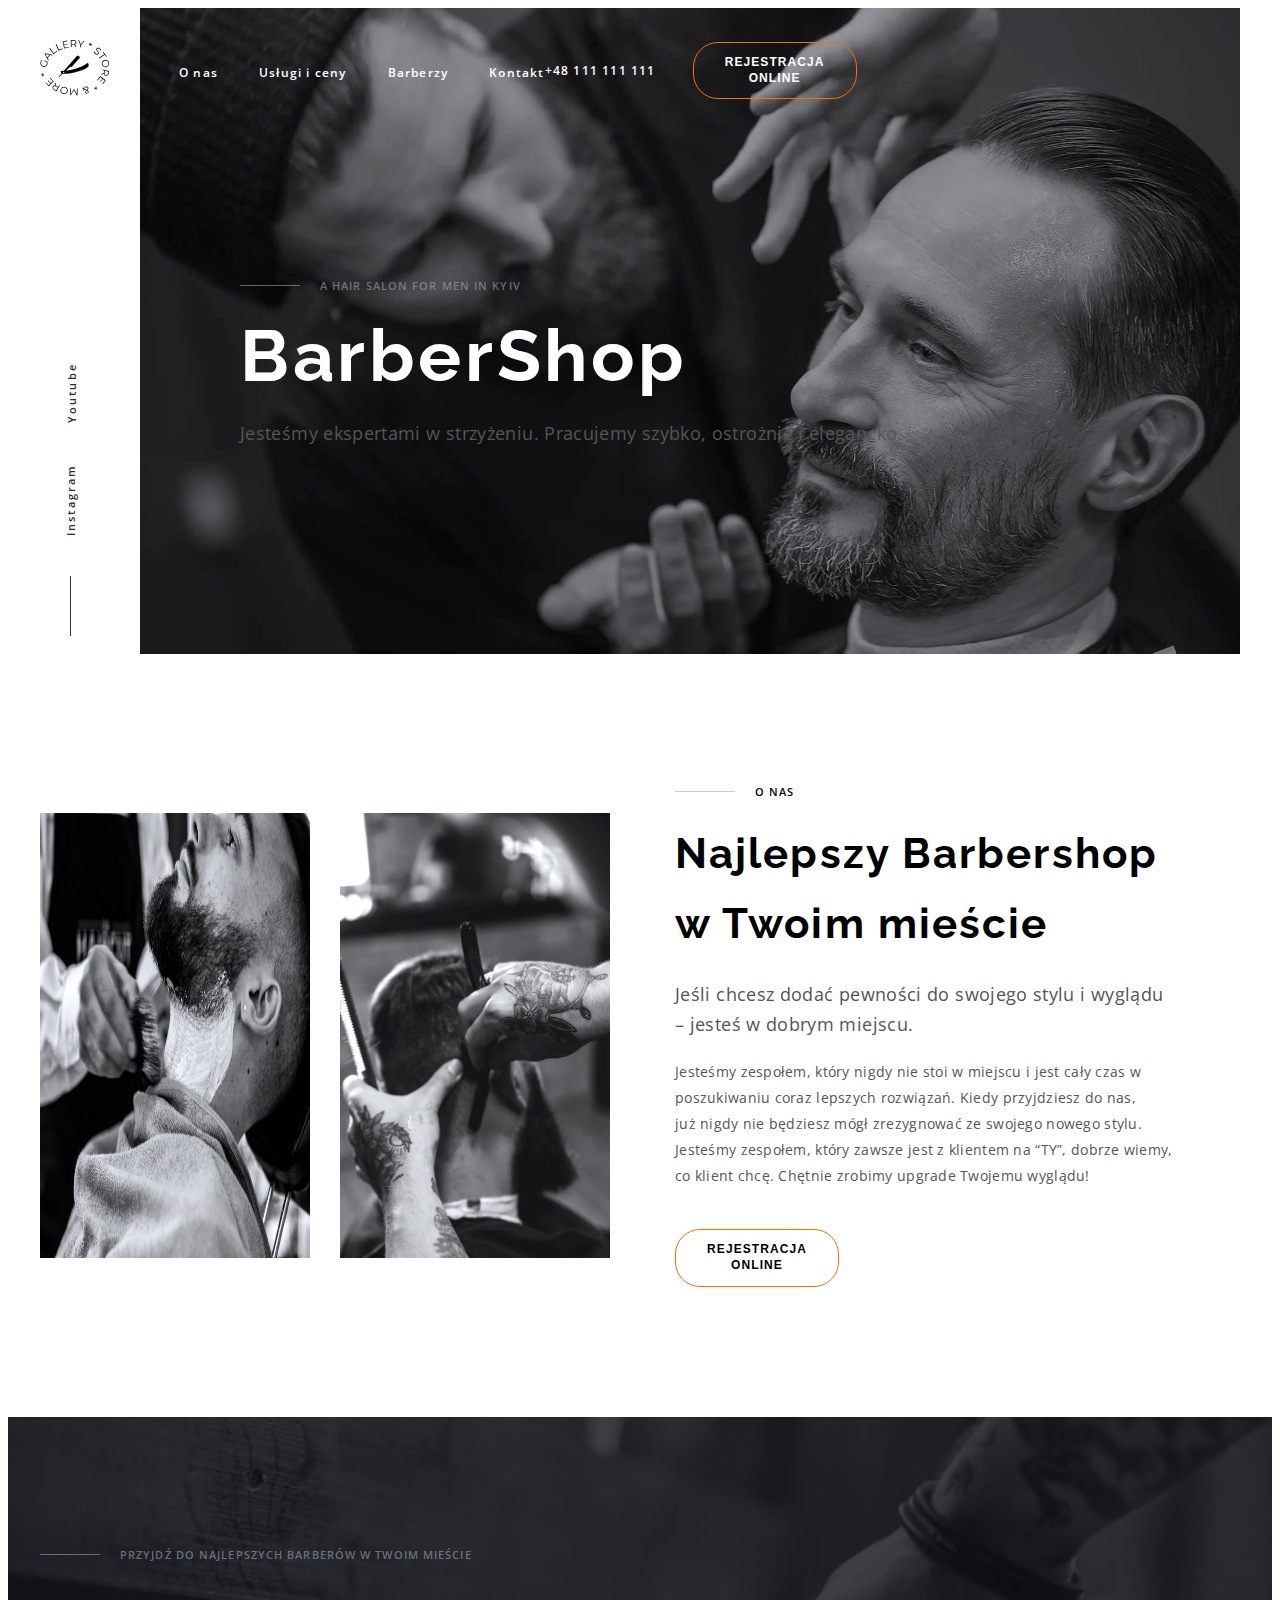
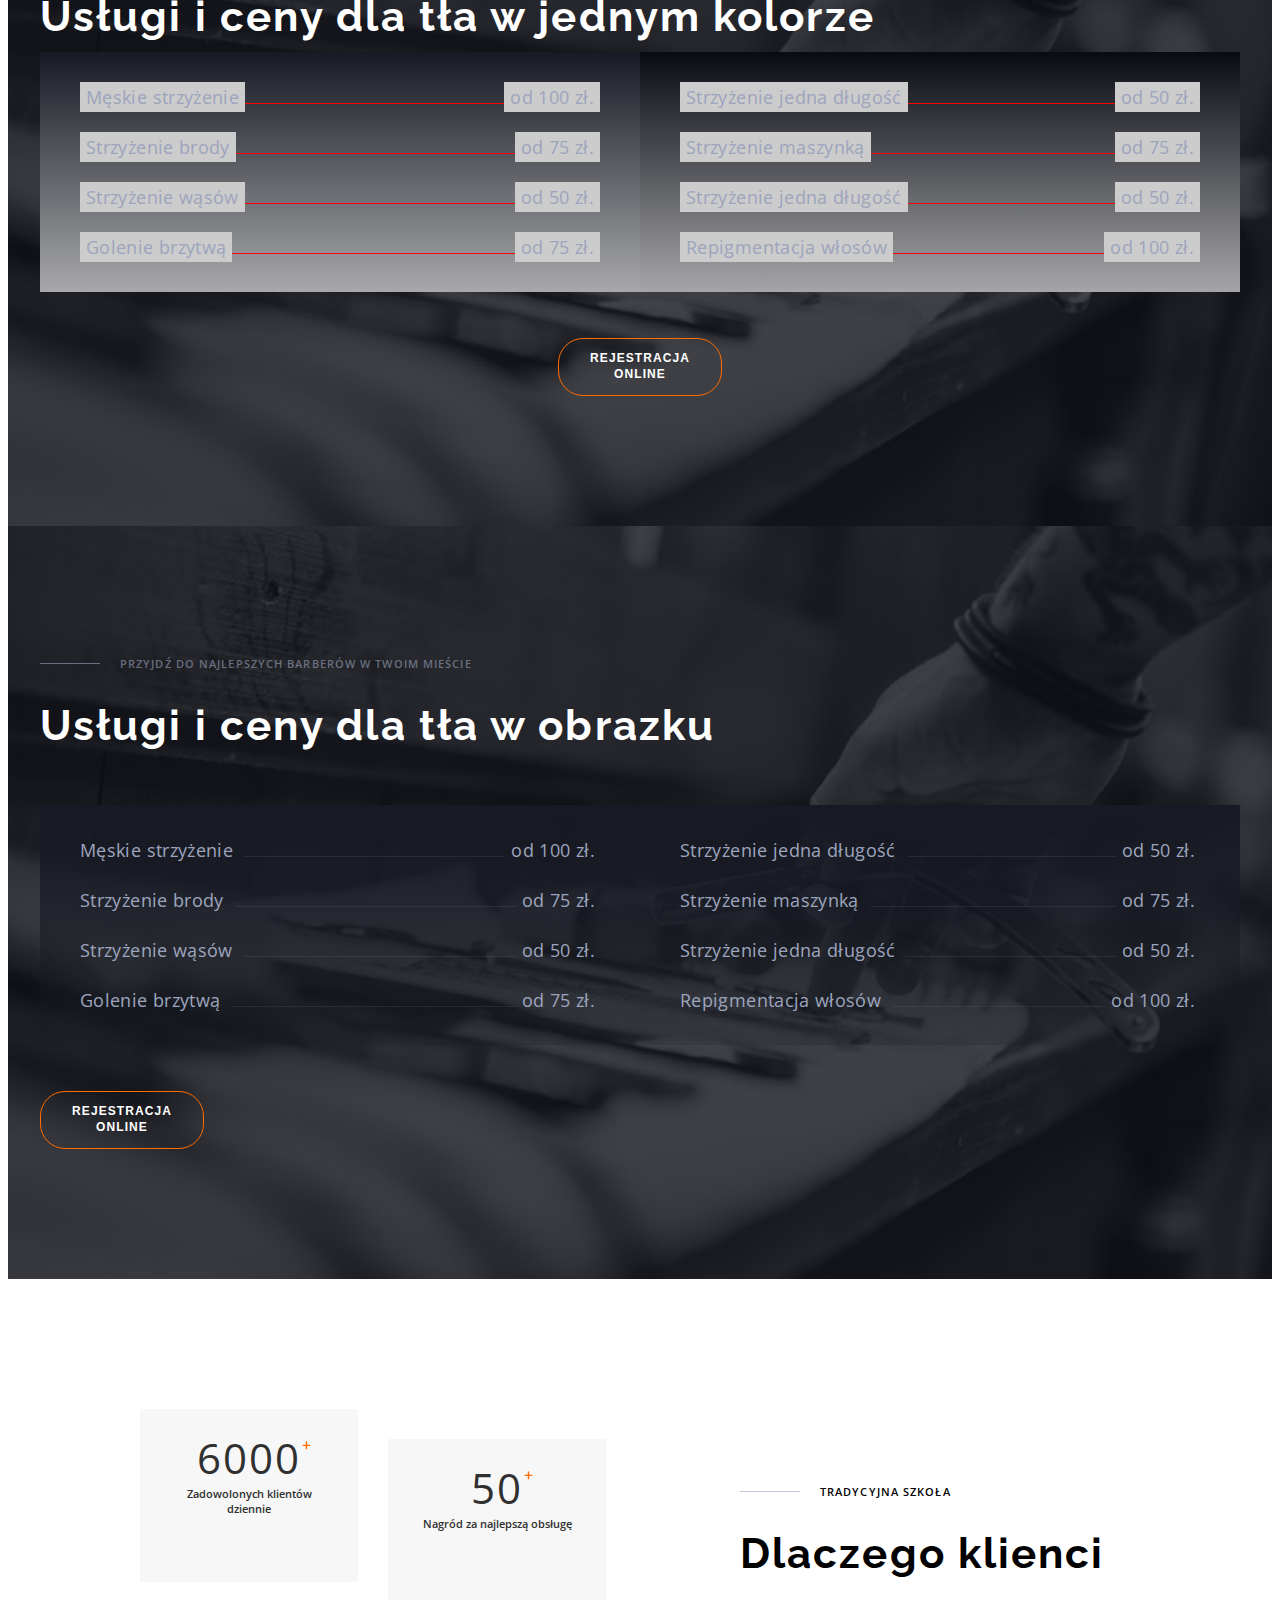
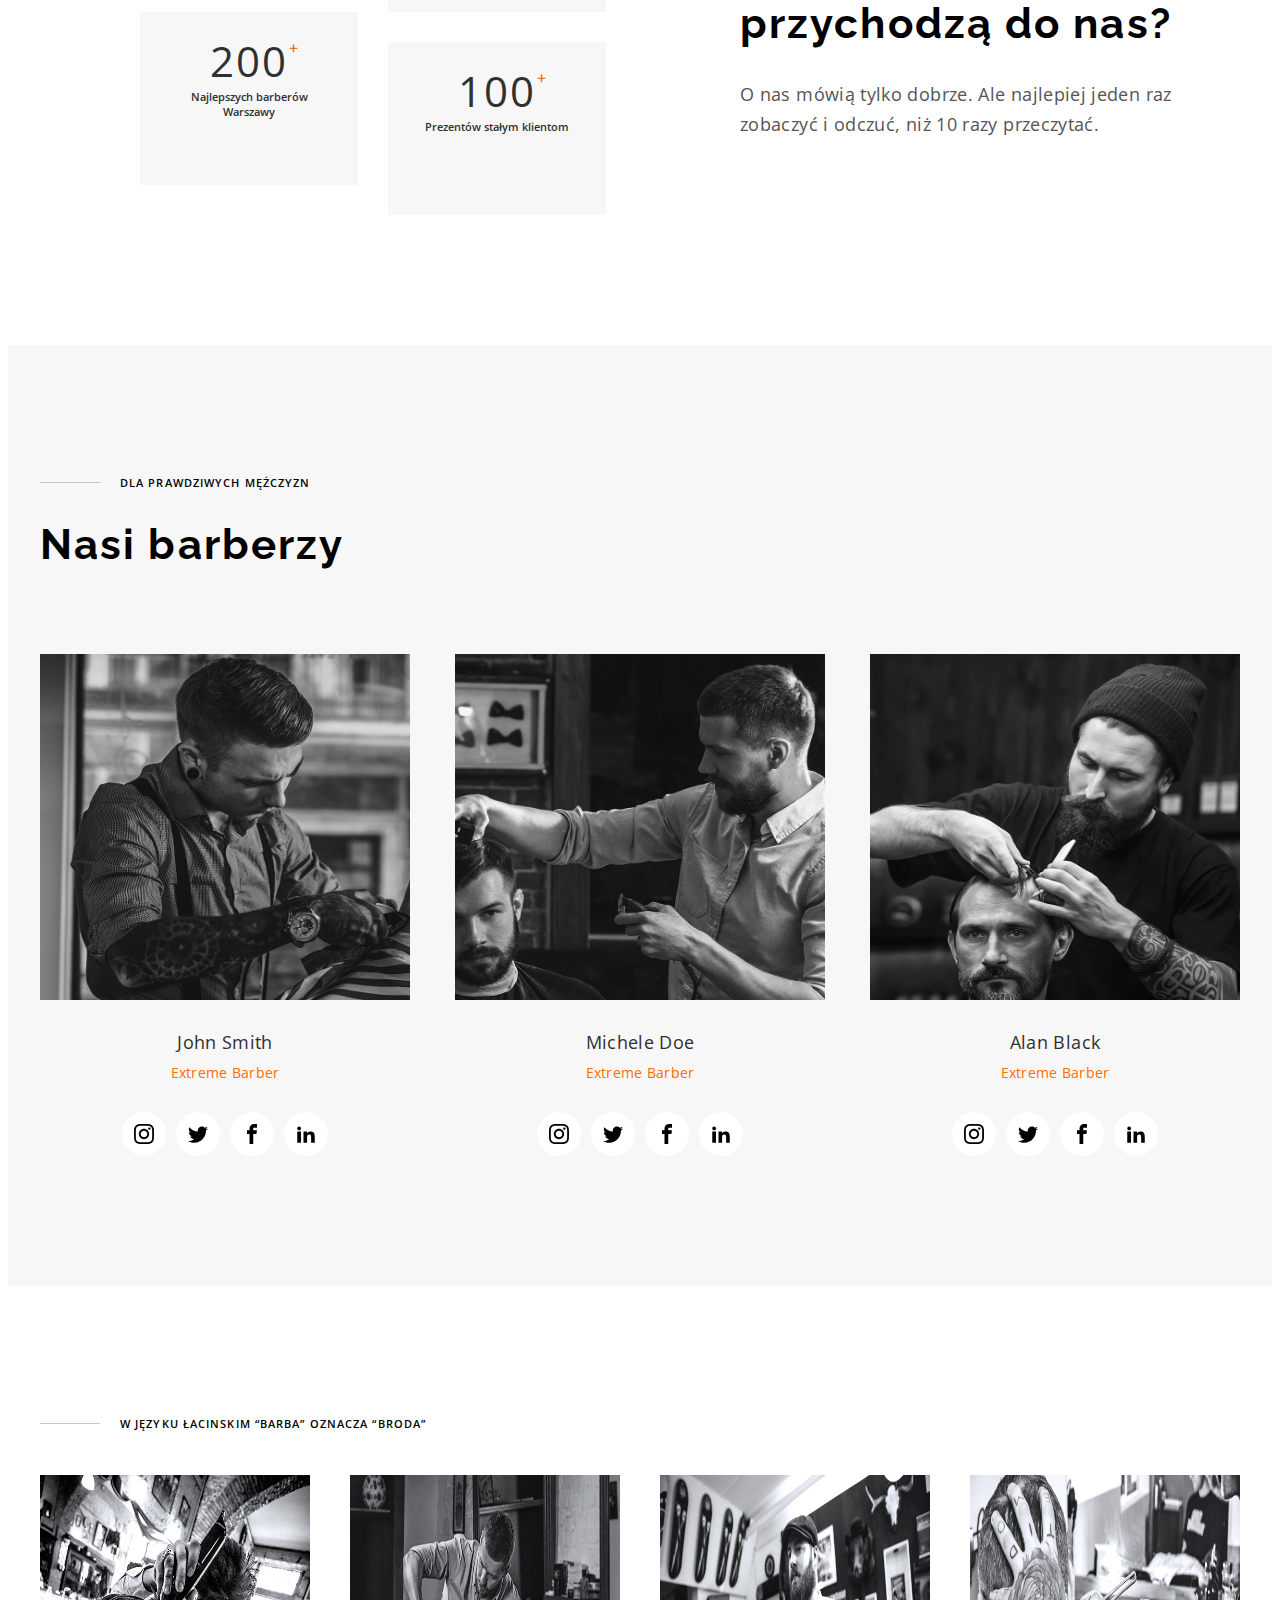
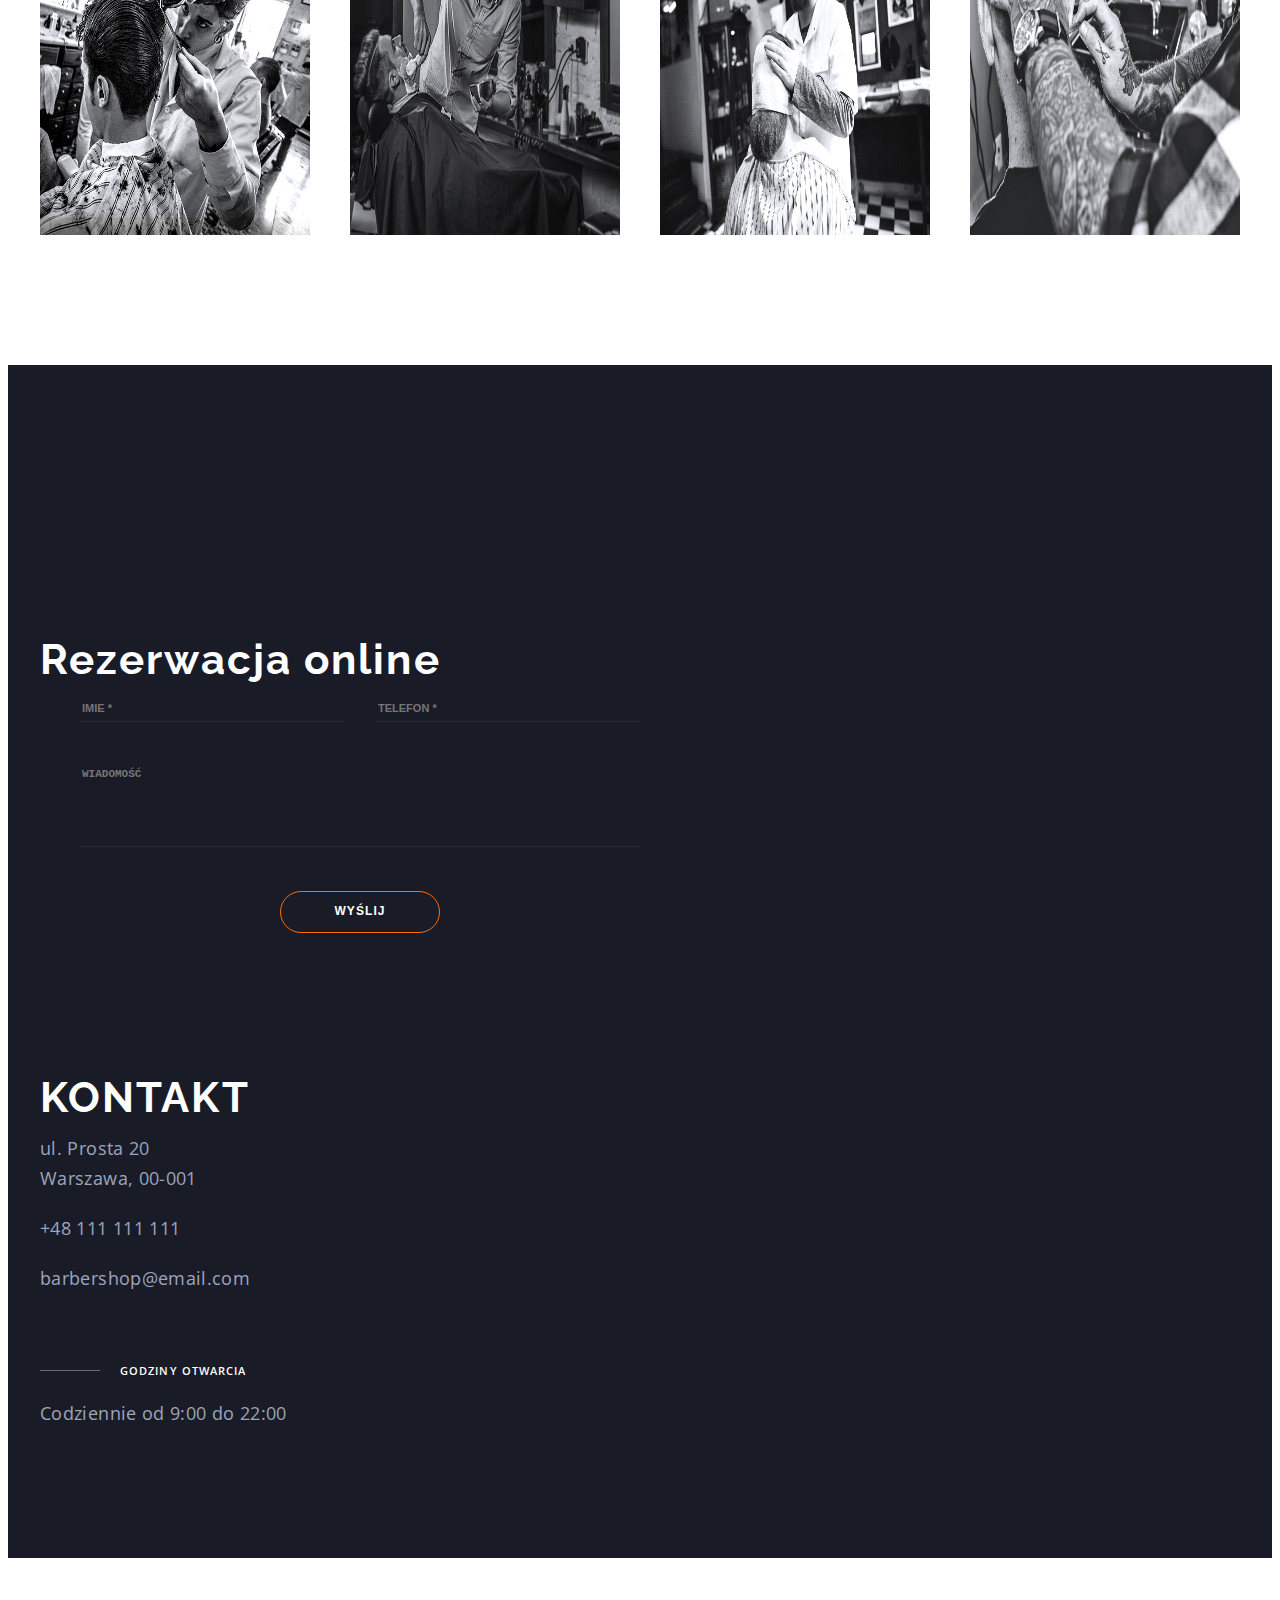
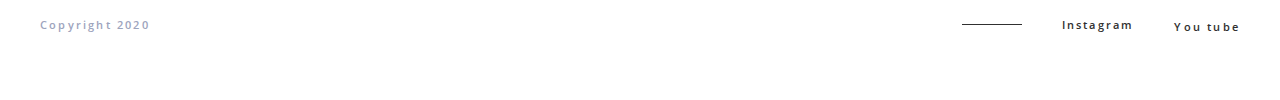
==== commit b9f259eb: "0908-2217" ====
--- a/index.html
+++ b/index.html
@@ -30,7 +30,7 @@
     <header class="header">
       <div class="container">
         <nav class="navigation">
-          <a href="#" class="navigation-logo animate__bounce">
+          <a href="#" class="navigation__logo animate__bounce">
             <svg class="logo-icon" width="69" height="56">
               <use href="./images/sprite.svg#icon-Logo"></use>
             </svg>
@@ -542,7 +542,7 @@
     <footer class="footer">
       <div class="container">
         <p class="footer__copy">Copyright 2020</p>
-        <ul class="social-links-footer list">
+        <ul class="social-links__footer list">
           <li class="social-links__item">
             <a class="social-links__link link" href="#">Instagram</a>
           </li>
--- a/css/main.min.css
+++ b/css/main.min.css
@@ -1 +1 @@
-.visually-hidden{position:absolute !important;clip:rct(1px 1px 1px 1px);clip:rect(1pz, 1px, 1px, 1px);padding:0 !important;border:0 !important;height:1px !important;width:1px !important;overflow:hidden}:root{--main-font: "Open Sans", sans-serif;--secondary-font: "Raleway", sans-serif;--main-color: #ff6c00;--accent-color: green}body{font-family:var(--main-font)}h1,h2,h3,h4,h5,h6{margin:0;padding:0}ul,ol{margin:0;padding:0}p{margin:0;padding:0}img{display:block}.list{list-style:none}.link{text-decoration:none}.address{font-style:normal}.container{width:1200px;padding:0 15px;align-items:center;margin:0 auto}.section{padding-top:130px;padding-bottom:130px}.modal-btn{width:164px;border:1px solid var(--main-color);border-radius:25px;padding:12px 10px;font-weight:600;font-size:12px;line-height:1.333;letter-spacing:.09em;text-transform:uppercase;cursor:pointer;background-color:transparent;transition:all 250ms linear}.modal-btn:hover,.modal-btn:focus{background-color:var(--main-color);color:#fff}.modal-btn-dark{color:#fff}.modal-btn-white{color:#000}.social-links{display:flex;padding-bottom:40px;padding-right:82px;justify-content:flex-end;transform:rotate(270deg)}.social-links__link{font-weight:600;font-size:11px;line-height:1.364;letter-spacing:.2em;color:#303030;transition:color 250ms linear}.social-links__link:hover,.social-links__link:focus{color:var(--main-color)}.social-links__item:not(:last-child){margin-right:40px}.social-links__item:first-child{display:flex;align-items:center}.social-links__item:first-child::before{content:"";display:flex;height:1px;width:60px;background-color:#303030;margin-right:40px}.social-links-footer{display:flex}.description{font-weight:400;font-size:18px;line-height:1.667;letter-spacing:.02em;color:#555;margin-top:20px}.description-dark-theme{color:#9da4bd}.hero .description{width:366px;color:#9da4bd}.about .description{margin-bottom:20px}.advantages .description{width:445px}.undertitle{font-weight:600;font-size:11px;line-height:1.364;letter-spacing:.1em;text-transform:uppercase;margin-bottom:20px;display:flex;align-items:center}.undertitle::before{content:"";display:flex;height:1px;width:60px;background-color:rgba(157,164,189,.6);margin-right:20px}.undertitle-light-theme{color:#303030}.undertitle-light-theme::before{background-color:#303030}.undertitle-dark-theme{color:rgba(157,164,189,.6)}.undertitle-dark-theme::before{background-color:rgba(157,164,189,.6)}.secondary-header-light-theme{color:#303030}.secondary-header-dark-theme{color:#fff}.secondary-header{font-family:var(--secondary-font);font-weight:700;font-size:42px;line-height:1.667;letter-spacing:.05em}.social-list{display:flex;align-items:center;justify-content:space-between;margin-right:82px;margin-left:82px}.social-list-link{display:flex;width:44px;height:44px;background-color:#fff;border-radius:50%;align-items:center;justify-content:center;transition:all 250ms linear}.social-list-link:hover,.social-list-link:focus{fill:var(--main-color);background-color:#000}.social-icon{width:20px;height:20px}.main-header{font-family:var(--secondary-font);font-weight:700;font-size:72px;line-height:1.181;letter-spacing:.05em;color:#fff}.backdrop{position:fixed;left:0;top:0;z-index:100;width:100%;height:100%;background-color:rgba(0,0,0,.2);transition:all 500ms linear}.backdrop.is-hidden{transition:all 500ms linear 500ms}.backdrop.is-hidden .modal{transform:translate(-50%, -50%) scale(0);transition:transform 500ms linear 0ms}.modal{position:absolute;top:50%;left:50%;transform:translate(-50%, -50%);width:528px;min-height:581px;background-color:#fff}.close-btn{position:absolute;top:8px;right:8px;height:30px;width:30px;background-color:transparent;border:1px solid rgba(0,0,0,.1);border-radius:50%;cursor:pointer}.is-hidden{opacity:0;visibility:hidden;pointer-events:none}.modal{padding:40px}.modal__form-header{text-align:center;font-weight:bold;font-size:20px;line-height:1.15;letter-spacing:.03em;color:#212121;margin-top:50px;margin-bottom:20px}.modal__form{display:flex;width:100%;flex-direction:column}.modal__form-field{margin-bottom:10px}.modal__form-input-wrapper{position:relative;display:block;margin-top:4px}.modal__form-input{width:100%;height:40px;border:1px solid rgba(33,33,33,.2);border-radius:4px;padding-left:42px;transition:border-color 250ms linear}.modal__form-input:focus{outline:none;border-color:var(--main-color)}.modal__form-input:focus+.modal__form-icon{background-color:var(--main-color)}.modal__form-icon{position:absolute;top:50%;left:12px;transform:translateY(-50%);background-color:teal;display:block;width:18px;height:18px;transition:background-color 250ms linear}.modal__form-message{width:100%;height:120px;border:1px solid rgba(33,33,33,.2);border-radius:4px;resize:none;transition:border-color 250ms linear}.modal__form-message:focus{outline:none;border-color:var(--main-color)}.modal__form-message::-moz-placeholder{text-transform:uppercase;color:gray}.modal__form-message:-ms-input-placeholder{text-transform:uppercase;color:gray}.modal__form-message::placeholder{text-transform:uppercase;color:gray}.modal__form-policy-text{margin-bottom:20px}.modal__form-policy-text::before{display:inline-block;content:"";width:16px;height:16px;border:1px solid #000;outline:1px solid #000;margin-right:10px}.modal__form-policy:checked+.modal__form-policy-text::before{background-color:var(--main-color);border:3px solid #fff;background-image:url(../images/vector.svg)}.modal__form-btn{display:block;width:200px;border:1px solid var(--main-color);border-radius:25px;font-weight:600;font-size:12px;line-height:1.333;letter-spacing:.09em;text-transform:uppercase;background-color:transparent;cursor:pointer;padding:12px 20px;color:#303030;margin:0 auto;transition:all 250ms linear}.modal__form-btn:hover,.modal__form-btn:focus{background-color:var(--accent-color);color:#fff}.img-services{background-image:url("../images/services-bg.png");background-repeat:no-repeat;background-size:cover;background-color:#111319}.img-services-wrapper{display:flex;margin-bottom:46px}.img-services .secondary-header{padding-bottom:44px}.img-services__list{width:50%;padding:30px 40px;background-image:linear-gradient(180deg, #171a24 0%, rgba(23, 26, 36, 0.2) 100%);flex-wrap:wrap}.img-services__list-name,.img-services__list-price{font-size:18px;font-weight:400;line-height:1.667;letter-spacing:.02em;color:#9da4bd;padding-right:5px;padding-right:5px}.img-services__list-item{display:flex;align-items:baseline}.img-services__line{display:block;height:1px;background-color:rgba(157,164,189,.12);flex-grow:1;margin:0 6px}.img-services__list-item:not(:last-child){margin-bottom:20px}.services__list:nth-child(odd){background-image:linear-gradient(180deg, #171a24 0%, rgba(23, 26, 36, 0.2) 100%)}.services__list:nth-child(even){background-image:linear-gradient(180deg, #090b13 0%, rgba(9, 11, 19, 0.2) 100%)}.header{position:absolute;left:50%;transform:translate(-50%)}.header .modal-btn{margin-right:15px}.header .container{display:flex;padding-top:32px;padding-bottom:32px;align-items:center}.navigation{display:flex}.navigation__list{display:flex;align-items:center}.navigation__list-item:not(:last-child){margin-right:41px}.navigation-logo{margin-right:70px}.animate__bounce{-webkit-animation-duration:2s;animation-duration:2s}.header .address{margin-left:auto;margin-right:41px}.navigation__list-link,.header__phone-number{font-weight:600;font-size:12px;line-height:1.333;letter-spacing:.1em;color:#fff;transition:250ms cubic-bezier(0.4, 0, 0.2, 1)}.header__phone-number{margin-left:auto}.header .modal-btn{margin-left:37px}.navigation__list-link:hover,.navigation__list-link:focus,.header__phone-number:hover,.header__phone-number:focus{color:var(--main-color);border-color:#ff6c00}.hero .container{display:flex}.hero__left-side{width:100px}.hero__right-side{flex-grow:1;padding-left:100px;padding-bottom:206px;padding-top:270px;background-image:linear-gradient(rgba(25, 28, 38, 0.2), rgba(25, 28, 38, 0.2), url("../images/hero-bg.jpg"));background-image:url("../images/hero-bg.jpg");background-size:cover;background-repeat:no-repeat;background-color:#ccc}.about .container{display:flex}.about__list{display:flex}.about__list-item:not(:last-child){margin-right:30px}.about__right-side{margin-left:65px;width:500px}.about__text{font-size:14px;font-weight:400;line-height:1.857;letter-spacing:.02em;color:#555}.about__text{margin-bottom:40px}.services{background-image:url("../images/services-bg.png");background-repeat:no-repeat;background-size:cover;background-color:#111319}.services-wrapper{display:flex;margin-bottom:46px}.services__list{width:50%;padding:30px 40px;flex-wrap:wrap;background-color:#ccc}.services__list-text,.services__list-name,.services__list-price{font-size:18px;font-weight:400;line-height:1.667;letter-spacing:.02em;color:#9da4bd;padding-right:5px;padding-right:5px}.services__list-name,.services__list-price{background-color:#ccc;padding:0 6px}.services__list-item{display:flex;justify-content:space-between;position:relative;z-index:0}.services__list-item::after{position:absolute;bottom:8px;left:0;content:"";display:block;width:100%;height:1px;background-color:red;z-index:-1}.services__list-item:not(:last-child){margin-bottom:20px}.services .modal-btn{display:block;margin:0 auto}.advantages .container{display:flex}.advantages-left-side{width:470px;padding-left:100px;flex-shrink:0}.advantages-right-side{width:470px;margin-left:130px}.advantages__number{position:relative;width:-webkit-max-content;width:-moz-max-content;width:max-content;font-style:700;font-size:42px;line-height:1.357;letter-spacing:.05em;color:#303030;margin:0 auto;text-align:center}.advantages__number::after{position:absolute;top:12px;right:-10px;content:"";width:9px;height:9px;background-image:url("../images/plus.svg")}.advantages__list{display:flex;flex-wrap:wrap;align-items:flex-start}.advantages__item{width:170px;padding:20px 24px;align-items:center;min-height:133px;background-color:#f7f7f7}.advantages__item:not(:nth-child(even)){margin-right:30px}.advantages__item:nth-child(even){margin-top:30px}.advantages__text{font-size:11px;font-weight:600;line-height:1.363;letter-spacing:0em;color:#303030;text-align:center}.barbers{background-color:#f7f7f7}.barbers__list{display:flex;justify-content:space-between}.barbers-card-wrapper{padding-top:30px}.barbers__name{font-size:18px;line-height:1.389;letter-spacing:.02em;color:#303030;text-align:center;margin-bottom:8px;margin-top:30px}.barbers__job-title{font-size:14px;line-height:1.357;letter-spacing:.02em;color:var(--main-color);text-align:center;margin-bottom:30px}.gallery .undertitle{margin-bottom:44px}.gallery__list{display:flex;justify-content:space-between}.contact-form-section{width:50%;padding-top:130px;padding-bottom:130px;padding-right:25px}.contact-form{width:560px;display:flex;flex-wrap:wrap;justify-content:space-between;margin-left:auto}.contact-form ::-moz-placeholder{text-transform:uppercase}.contact-form :-ms-input-placeholder{text-transform:uppercase}.contact-form ::placeholder{text-transform:uppercase}.contact-form__input{width:260px;height:24px;font-size:11px;font-weight:600;background-color:transparent;border:none;border-bottom:1px solid rgba(157,164,189,.12);color:#fff;margin-bottom:44px;transition:all 250mc linear}.contact-form__input:focus,.contact-form__message:focus{outline:none;border-color:#fff}.contact-form__input:focus::-moz-placeholder{color:#fff}.contact-form__input:focus:-ms-input-placeholder{color:#fff}.contact-form__input:focus::placeholder{color:#fff}.contact-form__message{width:100%;height:76px;font-size:11px;font-weight:600;background-color:transparent;border:none;border-bottom:1px solid rgba(157,164,189,.12);resize:none;color:#fff;margin-bottom:44px;transition:all 250ms linear}.contact-form__btn{min-width:160px;border:1px solid var(--main-color);border-radius:25px;font-weight:600;font-size:12px;line-height:1.333;letter-spacing:.09em;text-transform:uppercase;background-color:transparent;cursor:pointer;padding:12px 20px;color:#fff;margin:0 auto;transition:all 250ms linear}.contact-form__btn:hover,.contact-form__btn:focus{background-color:var(--main-color);color:#fff}.address{margin-bottom:70px}.address__item:not(:last-child){margin-bottom:20px}.address__item:first-child{width:165px}.contact .undertitle{color:#fff}.address__item-link,.contact__hours{font-style:normal;font-weight:400;font-size:18px;line-height:1.667;letter-spacing:.02em;color:#9da4bd}.contact{display:flex;background-color:#191c26}.contact .title{margin-bottom:40px}.contact .address{margin-bottom:70px}.footer .container{display:flex;justify-content:space-between;padding:60px 0}.footer__copy{font-size:11px;font-weight:600;line-height:1.363;letter-spacing:.2em;color:#9da4bd}/*# sourceMappingURL=main.min.css.map */+.visually-hidden{position:absolute !important;clip:rct(1px 1px 1px 1px);clip:rect(1pz, 1px, 1px, 1px);padding:0 !important;border:0 !important;height:1px !important;width:1px !important;overflow:hidden}:root{--main-font: "Open Sans", sans-serif;--secondary-font: "Raleway", sans-serif;--main-color: #ff6c00;--accent-color: green}body{font-family:var(--main-font)}h1,h2,h3,h4,h5,h6{margin:0;padding:0}ul,ol{margin:0;padding:0}p{margin:0;padding:0}img{display:block}.list{list-style:none}.link{text-decoration:none}.address{font-style:normal}.container{width:1200px;padding:0 15px;align-items:center;margin:0 auto}.about .container{display:flex}.footer .container{display:flex;justify-content:space-between}.header .container{display:flex;padding-top:32px;padding-bottom:32px;align-items:center}.section{padding-top:130px;padding-bottom:130px}.modal-btn{width:164px;border:1px solid var(--main-color);border-radius:25px;padding:12px 10px;font-weight:600;font-size:12px;line-height:1.333;letter-spacing:.09em;text-transform:uppercase;cursor:pointer;background-color:transparent;transition:all 250ms linear}.modal-btn:hover,.modal-btn:focus{background-color:var(--main-color);color:#fff}.modal-btn-dark{color:#fff}.modal-btn-white{color:#000}.social-links{display:flex;padding-bottom:40px;padding-right:82px;justify-content:flex-end;transform:rotate(270deg)}.social-links__link{font-weight:600;font-size:11px;line-height:1.364;letter-spacing:.2em;color:#303030;transition:color 250ms linear}.social-links__link:hover,.social-links__link:focus{color:var(--main-color)}.social-links__item:not(:last-child){margin-right:40px}.social-links__item:first-child{display:flex;align-items:center}.social-links__item:first-child::before{content:"";display:flex;height:1px;width:60px;background-color:#303030;margin-right:40px}.social-links__footer{display:flex}.description{font-weight:400;font-size:18px;line-height:1.667;letter-spacing:.02em;color:#555;margin-top:20px}.about .description{margin-bottom:20px}.undertitle{font-weight:600;font-size:11px;line-height:1.364;letter-spacing:.1em;text-transform:uppercase;margin-bottom:20px;display:flex;align-items:center}.undertitle::before{content:"";display:flex;height:1px;width:60px;background-color:rgba(157,164,189,.6);margin-right:20px}.contact .undertitle{color:#fff}.gallery .undertitle{margin-bottom:44px}.undertitle-light-theme{color:#303030}.undertitle-light-theme::before{background-color:#303030}.undertitle-dark-theme{color:rgba(157,164,189,.6)}.undertitle-dark-theme::before{background-color:rgba(157,164,189,.6)}.secondary-header-light-theme{color:#303030}.secondary-header-dark-theme{color:#fff}.secondary-header{font-family:var(--secondary-font);font-weight:700;font-size:42px;line-height:1.667;letter-spacing:.05em}.barbers .secondary-header{margin-bottom:44px}.social-list{display:flex;align-items:center;justify-content:space-between;margin-right:82px;margin-left:82px}.social-list-link{display:flex;width:44px;height:44px;background-color:#fff;border-radius:50%;align-items:center;justify-content:center;transition:all 250ms linear}.social-list-link:hover,.social-list-link:focus{fill:var(--main-color);background-color:#000}.social-icon{width:20px;height:20px}.main-header{font-family:var(--secondary-font);font-weight:700;font-size:72px;line-height:1.181;letter-spacing:.05em;color:#fff}.backdrop{position:fixed;left:0;top:0;z-index:100;width:100%;height:100%;background-color:rgba(0,0,0,.2);transition:all 500ms linear}.backdrop.is-hidden{transition:all 500ms linear 500ms}.backdrop.is-hidden .modal{transform:translate(-50%, -50%) scale(0);transition:transform 500ms linear 0ms}.modal{position:absolute;top:50%;left:50%;transform:translate(-50%, -50%);width:528px;min-height:581px;background-color:#fff}.close-btn{position:absolute;top:8px;right:8px;height:30px;width:30px;background-color:transparent;border:1px solid rgba(0,0,0,.1);border-radius:50%;cursor:pointer}.is-hidden{opacity:0;visibility:hidden;pointer-events:none}.modal{padding:40px}.modal__form-header{text-align:center;font-weight:bold;font-size:20px;line-height:1.15;letter-spacing:.03em;color:#212121;margin-top:50px;margin-bottom:20px}.modal__form{display:flex;width:100%;flex-direction:column}.modal__form-field{margin-bottom:10px}.modal__form-input-wrapper{position:relative;display:block;margin-top:4px}.modal__form-input{width:100%;height:40px;border:1px solid rgba(33,33,33,.2);border-radius:4px;padding-left:42px;transition:border-color 250ms linear}.modal__form-input:focus{outline:none;border-color:var(--main-color)}.modal__form-input:focus+.modal__form-icon{background-color:var(--main-color)}.modal__form-icon{position:absolute;top:50%;left:12px;transform:translateY(-50%);background-color:teal;display:block;width:18px;height:18px;transition:background-color 250ms linear}.modal__form-message{width:100%;height:120px;border:1px solid rgba(33,33,33,.2);border-radius:4px;resize:none;transition:border-color 250ms linear}.modal__form-message:focus{outline:none;border-color:var(--main-color)}.modal__form-message::-moz-placeholder{text-transform:uppercase;color:gray}.modal__form-message:-ms-input-placeholder{text-transform:uppercase;color:gray}.modal__form-message::placeholder{text-transform:uppercase;color:gray}.modal__form-policy-text{margin-bottom:20px}.modal__form-policy-text::before{display:inline-block;content:"";width:16px;height:16px;border:1px solid #000;outline:1px solid #000;margin-right:10px}.modal__form-policy:checked+.modal__form-policy-text::before{background-color:var(--main-color);border:3px solid #fff;background-image:url(../images/vector.svg)}.modal__form-btn{display:block;width:200px;border:1px solid var(--main-color);border-radius:25px;font-weight:600;font-size:12px;line-height:1.333;letter-spacing:.09em;text-transform:uppercase;background-color:transparent;cursor:pointer;padding:12px 20px;color:#303030;margin:0 auto;transition:all 250ms linear}.modal__form-btn:hover,.modal__form-btn:focus{background-color:var(--accent-color);color:#fff}.img-services{background-image:url("../images/services-bg.png");background-repeat:no-repeat;background-size:cover;background-color:#111319}.img-services-wrapper{display:flex;margin-bottom:46px}.img-services .secondary-header{padding-bottom:44px}.img-services__list{width:50%;padding:30px 40px;background-image:linear-gradient(180deg, #171a24 0%, rgba(23, 26, 36, 0.2) 100%);flex-wrap:wrap}.img-services__list-name,.img-services__list-price{font-size:18px;font-weight:400;line-height:1.667;letter-spacing:.02em;color:#9da4bd;padding-right:5px;padding-right:5px}.img-services__list-item{display:flex;align-items:baseline}.img-services__line{display:block;height:1px;background-color:rgba(157,164,189,.12);flex-grow:1;margin:0 6px}.img-services__list-item:not(:last-child){margin-bottom:20px}.services__list:nth-child(odd){background-image:linear-gradient(180deg, #171a24 0%, rgba(23, 26, 36, 0.2) 100%)}.services__list:nth-child(even){background-image:linear-gradient(180deg, #090b13 0%, rgba(9, 11, 19, 0.2) 100%)}.header{position:absolute;left:50%;transform:translate(-50%)}.header .modal-btn{margin-right:15px;margin-left:37px}.header .address{margin-left:auto;margin-right:41px}.navigation{display:flex}.navigation__list{display:flex;align-items:center}.navigation__list-item:not(:last-child){margin-right:41px}.navigation__logo{margin-right:70px}.animate__bounce{-webkit-animation-duration:2s;animation-duration:2s}.navigation__list-link{transition:color 250ms linear}.navigation__list-link:hover,.navigation__list-link:focus{color:var(--main-color)}.navigation__list-link,.header__phone-number{font-weight:600;font-size:12px;line-height:1.333;letter-spacing:.1em;color:#fff}.header__phone-number{transition:color 250ms linear}.header__phone-number:hover,.header__phone-number:focus{color:var(--main-color)}.hero .container{display:flex}.hero__left-side{width:100px}.hero__right-side{flex-grow:1;padding-left:100px;padding-bottom:206px;padding-top:270px;background-image:linear-gradient(rgba(25, 28, 38, 0.2), rgba(25, 28, 38, 0.2), url("../images/hero-bg.jpg"));background-image:url("../images/hero-bg.jpg");background-size:cover;background-repeat:no-repeat;background-color:#ccc}.about__list{display:flex}.about__list-item:not(:last-child){margin-right:30px}.about__right-side{margin-left:65px;width:500px}.about__right-side-description{font-weight:400;font-size:14px;line-height:1.857;letter-spacing:.02em;color:#555;margin-bottom:40px}.about__text{font-size:14px;font-weight:400;line-height:1.857;letter-spacing:.02em;color:#555;margin-bottom:40px}.services{background-image:url("../images/services-bg.png");background-repeat:no-repeat;background-size:cover;background-color:#111319}.services-wrapper{display:flex;margin-bottom:46px}.services__list{width:50%;padding:30px 40px;flex-wrap:wrap;background-color:#ccc}.services__list-text,.services__list-name,.services__list-price{font-size:18px;font-weight:400;line-height:1.667;letter-spacing:.02em;color:#9da4bd;padding-right:5px;padding-right:5px}.services__list-name,.services__list-price{background-color:#ccc;padding:0 6px}.services__list-item{display:flex;justify-content:space-between;position:relative;z-index:0}.services__list-item::after{position:absolute;bottom:8px;left:0;content:"";display:block;width:100%;height:1px;background-color:red;z-index:-1}.services__list-item:not(:last-child){margin-bottom:20px}.services .modal-btn{display:block;margin:0 auto}.advantages .container{display:flex}.advantages-left-side{width:470px;padding-left:100px;flex-shrink:0}.advantages-right-side{width:470px;margin-left:130px}.advantages__number{position:relative;width:-webkit-max-content;width:-moz-max-content;width:max-content;font-style:700;font-size:42px;line-height:1.357;letter-spacing:.05em;color:#303030;margin:0 auto;text-align:center}.advantages__number::after{position:absolute;top:12px;right:-10px;content:"";width:9px;height:9px;background-image:url("../images/plus.svg")}.advantages__list{display:flex;flex-wrap:wrap;align-items:flex-start}.advantages__item{width:170px;padding:20px 24px;align-items:center;min-height:133px;background-color:#f7f7f7}.advantages__item:not(:nth-child(even)){margin-right:30px}.advantages__item:nth-child(even){margin-top:30px}.advantages__text{font-size:11px;font-weight:600;line-height:1.363;letter-spacing:0em;color:#303030;text-align:center}.barbers{background-color:#f7f7f7}.barbers__list{display:flex;justify-content:space-between}.barbers-card-wrapper{padding-top:30px}.barbers__name{font-size:18px;line-height:1.389;letter-spacing:.02em;color:#303030;text-align:center;margin-bottom:8px;margin-top:30px}.barbers__job-title{font-size:14px;line-height:1.357;letter-spacing:.02em;color:var(--main-color);text-align:center;margin-bottom:30px}.gallery__list{display:flex;justify-content:space-between}.contact-form-section{width:50%;padding-top:130px;padding-bottom:130px;padding-right:25px}.contact-form{width:560px;display:flex;flex-wrap:wrap;justify-content:space-between;margin-left:auto}.contact-form ::-moz-placeholder{text-transform:uppercase}.contact-form :-ms-input-placeholder{text-transform:uppercase}.contact-form ::placeholder{text-transform:uppercase}.contact-form__input{width:260px;height:24px;font-size:11px;font-weight:600;background-color:transparent;border:none;border-bottom:1px solid rgba(157,164,189,.12);color:#fff;margin-bottom:44px;transition:all 250mc linear}.contact-form__input:focus,.contact-form__message:focus{outline:none;border-color:#fff}.contact-form__input:focus::-moz-placeholder{color:#fff}.contact-form__input:focus:-ms-input-placeholder{color:#fff}.contact-form__input:focus::placeholder{color:#fff}.contact-form__message{width:100%;height:76px;font-size:11px;font-weight:600;background-color:transparent;border:none;border-bottom:1px solid rgba(157,164,189,.12);resize:none;color:#fff;margin-bottom:44px;transition:all 250ms linear}.contact-form__btn{min-width:160px;border:1px solid var(--main-color);border-radius:25px;font-weight:600;font-size:12px;line-height:1.333;letter-spacing:.09em;text-transform:uppercase;background-color:transparent;cursor:pointer;padding:12px 20px;color:#fff;margin:0 auto;transition:all 250ms linear}.contact-form__btn:hover,.contact-form__btn:focus{background-color:var(--main-color);color:#fff}.address{margin-bottom:70px}.address__item:not(:last-child){margin-bottom:20px}.address__item:first-child{width:165px}.address__item-link,.contact__hours{font-style:normal;font-weight:400;font-size:18px;line-height:1.667;letter-spacing:.02em;color:#9da4bd}.contact{display:flex;background-color:#191c26}.contact .title{margin-bottom:40px}.contact .address{margin-bottom:70px}.footer{padding:56px 0}.footer__copy{font-weight:600;font-size:11px;line-height:1.363;letter-spacing:.2em;color:#9da4bd}/*# sourceMappingURL=main.min.css.map */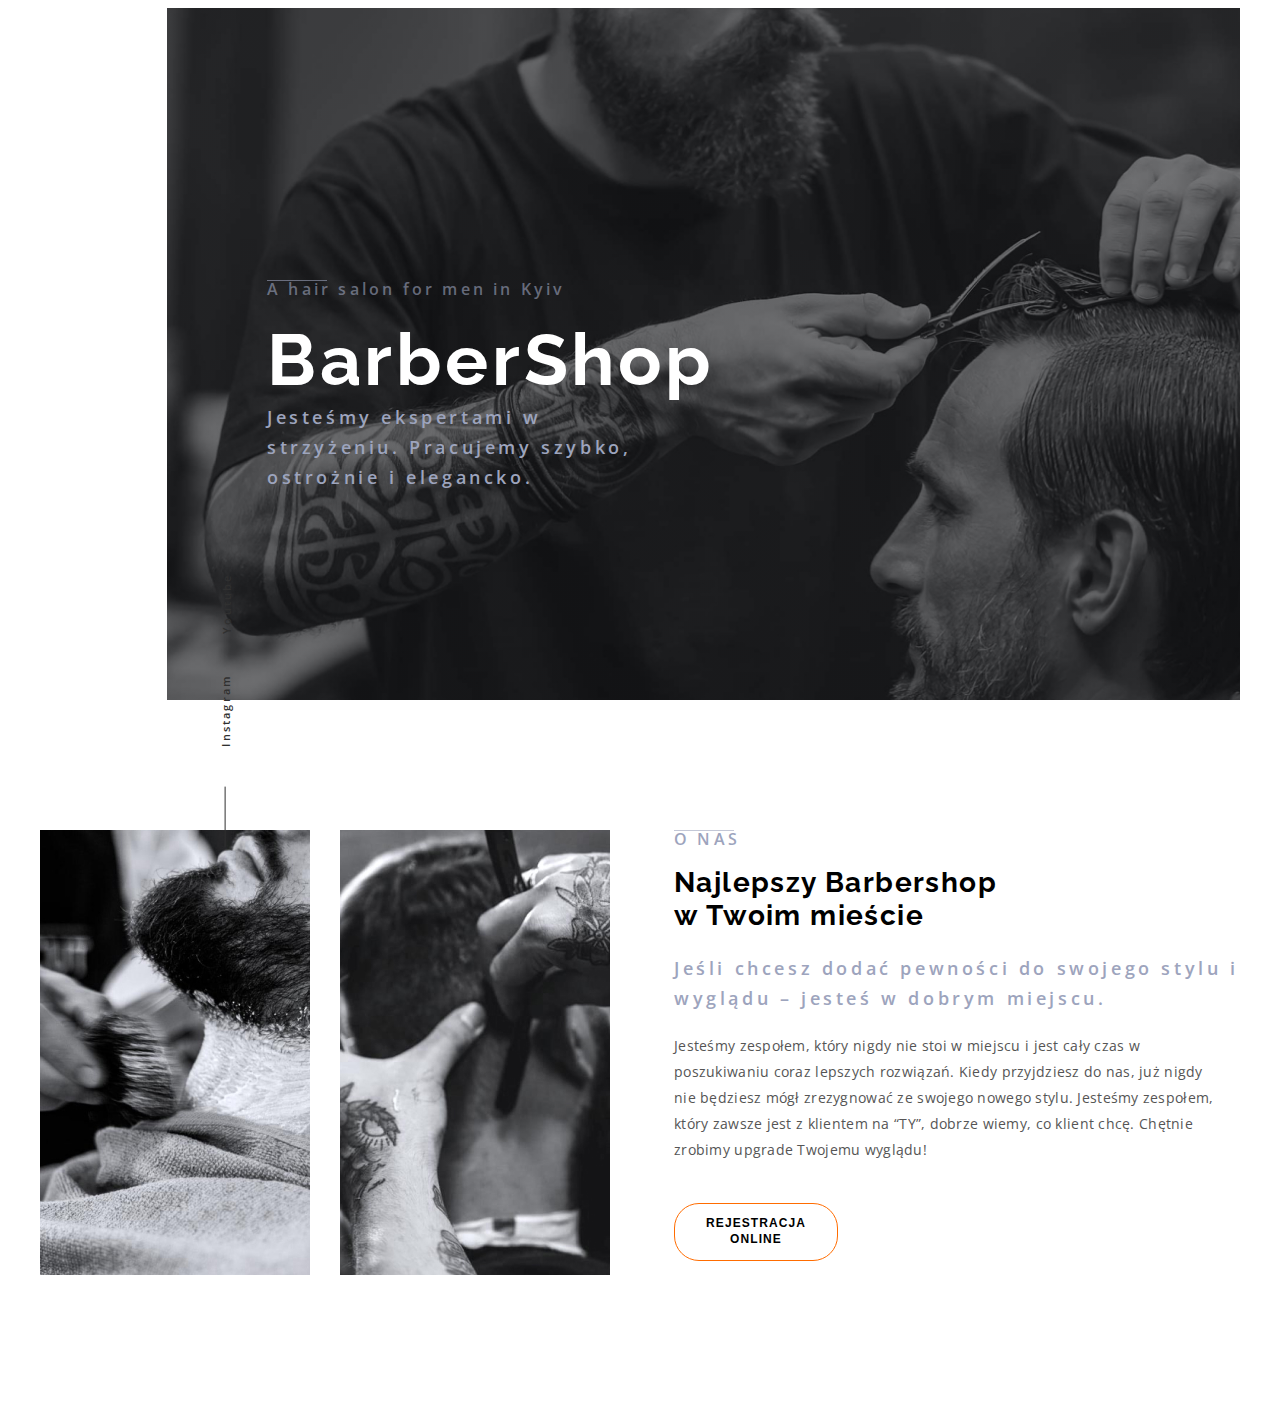
==== commit 161c8f6c: "0109-2257" ====
--- a/index.html
+++ b/index.html
@@ -6,7 +6,7 @@
     <meta name="viewport" content="width=device-width, initial-scale=1.0" />
     <title>Document</title>
     <!-- <link rel="stylesheet" href="./css/styleskopia.css" /> -->
-    <link rel="stylesheet" href="./css/main.min.css"/>
+    <link rel="stylesheet" href="./css/main.min.css" />
 
     <link rel="preconnect" href="https://fonts.googleapis.com" />
     <link rel="preconnect" href="https://fonts.gstatic.com" crossorigin />
@@ -27,7 +27,7 @@
     />
   </head>
   <body>
-    <header class="header">
+    <!-- <header class="header">
       <div class="container">
         <nav class="navigation">
           <a href="#" class="navigation__logo animate__bounce">
@@ -57,7 +57,7 @@
           REJESTRACJA ONLINE
         </button>
       </div>
-    </header>
+    </header> -->
 
     <main>
       <!-- HERO-->
@@ -92,28 +92,42 @@
         <div class="container">
           <ul class="about__list list">
             <li class="about__list-item">
-              <img
-                class="about__list-img"
-                src="images/about-us-2.jpg"
-                alt="Zdjęcia about us"
-                width="270"
-                height="445"
-              />
+              <picture> 
+                <source srcset="./images/about/about-us-1-desktop.jpg 1x,
+                                ./images/about/about-us-1-desktop@2x.jpg 2x"
+                          media="(min-width: 1200px)">
+                <source srcset="./images/about/about-us-1-tablet.jpg 1x,
+                                ./images/about/about-us-1-tablet@2x.jpg 2x"
+                          media="(min-width: 768px)">
+                <img
+                  class="about__list-img"
+                  src="./images/about/about-us-1.jpg"
+                  alt="Zdjęcia about us"
+                  
+                  />
+              </picture>
+              
             </li>
             <li class="about__list-item">
-              <img
-                class="about__list-img"
-                src="images/about-us-1.jpg"
-                alt="Zdjęcia about us"
-                width="270"
-                height="445"
-              />
+              <picture> 
+                <source srcset="./images/about/about-us-2-desktop.jpg 1x,
+                                ./images/about/about-us-2-desktop@2x.jpg 2x"
+                          media="(min-width: 1200px)">
+                <source srcset="./images/about/about-us-2-tablet.jpg 1x,
+                                ./images/about/about-us-2-tablet@2x.jpg 2x"
+                          media="(min-width: 768px)">              
+                <img
+                  class="about__list-img"
+                  src="./images/about/about-us-2.jpg"
+                  alt="Zdjęcia about us"
+                />
+              </picture>
             </li>
           </ul>
           <div class="about__right-side">
             <p class="undertitle">O NAS</p>
             <h2 class="secondary-header">
-              Najlepszy Barbershop w Twoim mieście
+              Najlepszy Barbershop <br />w Twoim mieście
             </h2>
             <p class="description">
               Jeśli chcesz dodać pewności do swojego stylu i wyglądu – jesteś w
@@ -134,7 +148,7 @@
       </section>
       <!-- end about us-->
       <!--SERVICES-->
-      <section class="services section">
+      <!-- <section class="services section">
         <div class="container">
           <p class="undertitle undertitle-dark-theme">
             PRZYJDŹ DO NAJLEPSZYCH BARBERÓW W TWOIM MIEŚCIE
@@ -197,10 +211,10 @@
             REJESTRACJA ONLINE
           </button>
         </div>
-      </section>
+      </section> -->
       <!-- END SERVICES-->
       <!-- semantycznie słabe rozwiązanie, przy gradiencie nie ma innej mozliwości-->
-      <section class="img-services section">
+      <!-- <section class="img-services section">
         <div class="container">
           <p class="undertitle undertitle-dark-theme">
             PRZYJDŹ DO NAJLEPSZYCH BARBERÓW W TWOIM MIEŚCIE
@@ -265,11 +279,11 @@
             REJESTRACJA ONLINE
           </button>
         </div>
-      </section>
+      </section> -->
 
       <!-- END SERVICES-->
       <!-- ADVANTAGES     WHY US-->
-      <section class="advantages section">
+      <!-- <section class="advantages section">
         <div class="container">
           <div class="advantages-left-side">
             <ul class="advantages__list list">
@@ -303,10 +317,10 @@
             </p>
           </div>
         </div>
-      </section>
+      </section> -->
       <!-- END WHY US-->
       <!--BARBERS-->
-      <section class="barbers section">
+      <!-- <section class="barbers section">
         <div class="container">
           <p class="undertitle">Dla prawdziwych mężczyzn</p>
           <h2 class="secondary-header">Nasi barberzy</h2>
@@ -442,11 +456,11 @@
             </li>
           </ul>
         </div>
-      </section>
+      </section> -->
       <!--END BARBERS-->
 
       <!--GALLERY-->
-      <section class="gallery section">
+      <!-- <section class="gallery section">
         <div class="container">
           <h2 class="gallery__header" hidden>galeria zdjęć</h2>
           <p class="undertitle">W języku łacinskim “barba” oznacza “broda”</p>
@@ -489,11 +503,11 @@
             </li>
           </ul>
         </div>
-      </section>
+      </section> -->
       <!--END GALLERY-->
 
       <!-- ===== contact ===== *-->
-      <section class="contact section">
+      <!-- <section class="contact section">
         <div class="container">
           <section class="contact-form-section">
             <h2 class="secondary-header secondary-header-dark-theme">Rezerwacja online</h2>
@@ -537,9 +551,9 @@
             <p class="contact__hours">Codziennie od 9:00 do 22:00</p>
           </section>
         </div>
-      </section>
+      </section> -->
     </main>
-    <footer class="footer">
+    <!-- <footer class="footer">
       <div class="container">
         <p class="footer__copy">Copyright 2020</p>
         <ul class="social-links__footer list">
@@ -551,16 +565,13 @@
           </li>
         </ul>
       </div>
-    </footer>
-
-    <div class="backdrop is-hidden" data-modal>
-      <!-- <div class="backdrop" data-modal></div> -->
+    </footer> -->
+
+
+    <!-- <div class="backdrop is-hidden" data-modal>
+        
         <div class="modal">
             <button type="button" class="close-btn" data-modal-close>X</button>
-           <!-- można dodać obrazek krzyżyk zamknięcia 
-                <svg class="close-btn">
-                <use href="./images/"> </use>
-            </svg> -->
            <h2 class="modal__form-header">
                Rezerwacja online
            </h2> 
@@ -595,7 +606,7 @@
                 </button>
            </form>
       </div>
-    </div>
+    </div> -->
 
     <script src="./js/modal.js"></script>
   </body>
--- a/css/main.min.css
+++ b/css/main.min.css
@@ -1 +1 @@
-.visually-hidden{position:absolute !important;clip:rct(1px 1px 1px 1px);clip:rect(1pz, 1px, 1px, 1px);padding:0 !important;border:0 !important;height:1px !important;width:1px !important;overflow:hidden}:root{--main-font: "Open Sans", sans-serif;--secondary-font: "Raleway", sans-serif;--main-color: #ff6c00;--accent-color: green}body{font-family:var(--main-font)}h1,h2,h3,h4,h5,h6{margin:0;padding:0}ul,ol{margin:0;padding:0}p{margin:0;padding:0}img{display:block}.list{list-style:none}.link{text-decoration:none}.address{font-style:normal}.container{width:1200px;padding:0 15px;align-items:center;margin:0 auto}.about .container{display:flex}.footer .container{display:flex;justify-content:space-between}.header .container{display:flex;padding-top:32px;padding-bottom:32px;align-items:center}.section{padding-top:130px;padding-bottom:130px}.modal-btn{width:164px;border:1px solid var(--main-color);border-radius:25px;padding:12px 10px;font-weight:600;font-size:12px;line-height:1.333;letter-spacing:.09em;text-transform:uppercase;cursor:pointer;background-color:transparent;transition:all 250ms linear}.modal-btn:hover,.modal-btn:focus{background-color:var(--main-color);color:#fff}.modal-btn-dark{color:#fff}.modal-btn-white{color:#000}.social-links{display:flex;padding-bottom:40px;padding-right:82px;justify-content:flex-end;transform:rotate(270deg)}.social-links__link{font-weight:600;font-size:11px;line-height:1.364;letter-spacing:.2em;color:#303030;transition:color 250ms linear}.social-links__link:hover,.social-links__link:focus{color:var(--main-color)}.social-links__item:not(:last-child){margin-right:40px}.social-links__item:first-child{display:flex;align-items:center}.social-links__item:first-child::before{content:"";display:flex;height:1px;width:60px;background-color:#303030;margin-right:40px}.social-links__footer{display:flex}.description{font-weight:400;font-size:18px;line-height:1.667;letter-spacing:.02em;color:#555;margin-top:20px}.about .description{margin-bottom:20px}.undertitle{font-weight:600;font-size:11px;line-height:1.364;letter-spacing:.1em;text-transform:uppercase;margin-bottom:20px;display:flex;align-items:center}.undertitle::before{content:"";display:flex;height:1px;width:60px;background-color:rgba(157,164,189,.6);margin-right:20px}.contact .undertitle{color:#fff}.gallery .undertitle{margin-bottom:44px}.undertitle-light-theme{color:#303030}.undertitle-light-theme::before{background-color:#303030}.undertitle-dark-theme{color:rgba(157,164,189,.6)}.undertitle-dark-theme::before{background-color:rgba(157,164,189,.6)}.secondary-header-light-theme{color:#303030}.secondary-header-dark-theme{color:#fff}.secondary-header{font-family:var(--secondary-font);font-weight:700;font-size:42px;line-height:1.667;letter-spacing:.05em}.barbers .secondary-header{margin-bottom:44px}.social-list{display:flex;align-items:center;justify-content:space-between;margin-right:82px;margin-left:82px}.social-list-link{display:flex;width:44px;height:44px;background-color:#fff;border-radius:50%;align-items:center;justify-content:center;transition:all 250ms linear}.social-list-link:hover,.social-list-link:focus{fill:var(--main-color);background-color:#000}.social-icon{width:20px;height:20px}.main-header{font-family:var(--secondary-font);font-weight:700;font-size:72px;line-height:1.181;letter-spacing:.05em;color:#fff}.backdrop{position:fixed;left:0;top:0;z-index:100;width:100%;height:100%;background-color:rgba(0,0,0,.2);transition:all 500ms linear}.backdrop.is-hidden{transition:all 500ms linear 500ms}.backdrop.is-hidden .modal{transform:translate(-50%, -50%) scale(0);transition:transform 500ms linear 0ms}.modal{position:absolute;top:50%;left:50%;transform:translate(-50%, -50%);width:528px;min-height:581px;background-color:#fff}.close-btn{position:absolute;top:8px;right:8px;height:30px;width:30px;background-color:transparent;border:1px solid rgba(0,0,0,.1);border-radius:50%;cursor:pointer}.is-hidden{opacity:0;visibility:hidden;pointer-events:none}.modal{padding:40px}.modal__form-header{text-align:center;font-weight:bold;font-size:20px;line-height:1.15;letter-spacing:.03em;color:#212121;margin-top:50px;margin-bottom:20px}.modal__form{display:flex;width:100%;flex-direction:column}.modal__form-field{margin-bottom:10px}.modal__form-input-wrapper{position:relative;display:block;margin-top:4px}.modal__form-input{width:100%;height:40px;border:1px solid rgba(33,33,33,.2);border-radius:4px;padding-left:42px;transition:border-color 250ms linear}.modal__form-input:focus{outline:none;border-color:var(--main-color)}.modal__form-input:focus+.modal__form-icon{background-color:var(--main-color)}.modal__form-icon{position:absolute;top:50%;left:12px;transform:translateY(-50%);background-color:teal;display:block;width:18px;height:18px;transition:background-color 250ms linear}.modal__form-message{width:100%;height:120px;border:1px solid rgba(33,33,33,.2);border-radius:4px;resize:none;transition:border-color 250ms linear}.modal__form-message:focus{outline:none;border-color:var(--main-color)}.modal__form-message::-moz-placeholder{text-transform:uppercase;color:gray}.modal__form-message:-ms-input-placeholder{text-transform:uppercase;color:gray}.modal__form-message::placeholder{text-transform:uppercase;color:gray}.modal__form-policy-text{margin-bottom:20px}.modal__form-policy-text::before{display:inline-block;content:"";width:16px;height:16px;border:1px solid #000;outline:1px solid #000;margin-right:10px}.modal__form-policy:checked+.modal__form-policy-text::before{background-color:var(--main-color);border:3px solid #fff;background-image:url(../images/vector.svg)}.modal__form-btn{display:block;width:200px;border:1px solid var(--main-color);border-radius:25px;font-weight:600;font-size:12px;line-height:1.333;letter-spacing:.09em;text-transform:uppercase;background-color:transparent;cursor:pointer;padding:12px 20px;color:#303030;margin:0 auto;transition:all 250ms linear}.modal__form-btn:hover,.modal__form-btn:focus{background-color:var(--accent-color);color:#fff}.img-services{background-image:url("../images/services-bg.png");background-repeat:no-repeat;background-size:cover;background-color:#111319}.img-services-wrapper{display:flex;margin-bottom:46px}.img-services .secondary-header{padding-bottom:44px}.img-services__list{width:50%;padding:30px 40px;background-image:linear-gradient(180deg, #171a24 0%, rgba(23, 26, 36, 0.2) 100%);flex-wrap:wrap}.img-services__list-name,.img-services__list-price{font-size:18px;font-weight:400;line-height:1.667;letter-spacing:.02em;color:#9da4bd;padding-right:5px;padding-right:5px}.img-services__list-item{display:flex;align-items:baseline}.img-services__line{display:block;height:1px;background-color:rgba(157,164,189,.12);flex-grow:1;margin:0 6px}.img-services__list-item:not(:last-child){margin-bottom:20px}.services__list:nth-child(odd){background-image:linear-gradient(180deg, #171a24 0%, rgba(23, 26, 36, 0.2) 100%)}.services__list:nth-child(even){background-image:linear-gradient(180deg, #090b13 0%, rgba(9, 11, 19, 0.2) 100%)}.header{position:absolute;left:50%;transform:translate(-50%)}.header .modal-btn{margin-right:15px;margin-left:37px}.header .address{margin-left:auto;margin-right:41px}.navigation{display:flex}.navigation__list{display:flex;align-items:center}.navigation__list-item:not(:last-child){margin-right:41px}.navigation__logo{margin-right:70px}.animate__bounce{-webkit-animation-duration:2s;animation-duration:2s}.navigation__list-link{transition:color 250ms linear}.navigation__list-link:hover,.navigation__list-link:focus{color:var(--main-color)}.navigation__list-link,.header__phone-number{font-weight:600;font-size:12px;line-height:1.333;letter-spacing:.1em;color:#fff}.header__phone-number{transition:color 250ms linear}.header__phone-number:hover,.header__phone-number:focus{color:var(--main-color)}.hero .container{display:flex}.hero__left-side{width:100px}.hero__right-side{flex-grow:1;padding-left:100px;padding-bottom:206px;padding-top:270px;background-image:linear-gradient(rgba(25, 28, 38, 0.2), rgba(25, 28, 38, 0.2), url("../images/hero-bg.jpg"));background-image:url("../images/hero-bg.jpg");background-size:cover;background-repeat:no-repeat;background-color:#ccc}.about__list{display:flex}.about__list-item:not(:last-child){margin-right:30px}.about__right-side{margin-left:65px;width:500px}.about__right-side-description{font-weight:400;font-size:14px;line-height:1.857;letter-spacing:.02em;color:#555;margin-bottom:40px}.about__text{font-size:14px;font-weight:400;line-height:1.857;letter-spacing:.02em;color:#555;margin-bottom:40px}.services{background-image:url("../images/services-bg.png");background-repeat:no-repeat;background-size:cover;background-color:#111319}.services-wrapper{display:flex;margin-bottom:46px}.services__list{width:50%;padding:30px 40px;flex-wrap:wrap;background-color:#ccc}.services__list-text,.services__list-name,.services__list-price{font-size:18px;font-weight:400;line-height:1.667;letter-spacing:.02em;color:#9da4bd;padding-right:5px;padding-right:5px}.services__list-name,.services__list-price{background-color:#ccc;padding:0 6px}.services__list-item{display:flex;justify-content:space-between;position:relative;z-index:0}.services__list-item::after{position:absolute;bottom:8px;left:0;content:"";display:block;width:100%;height:1px;background-color:red;z-index:-1}.services__list-item:not(:last-child){margin-bottom:20px}.services .modal-btn{display:block;margin:0 auto}.advantages .container{display:flex}.advantages-left-side{width:470px;padding-left:100px;flex-shrink:0}.advantages-right-side{width:470px;margin-left:130px}.advantages__number{position:relative;width:-webkit-max-content;width:-moz-max-content;width:max-content;font-style:700;font-size:42px;line-height:1.357;letter-spacing:.05em;color:#303030;margin:0 auto;text-align:center}.advantages__number::after{position:absolute;top:12px;right:-10px;content:"";width:9px;height:9px;background-image:url("../images/plus.svg")}.advantages__list{display:flex;flex-wrap:wrap;align-items:flex-start}.advantages__item{width:170px;padding:20px 24px;align-items:center;min-height:133px;background-color:#f7f7f7}.advantages__item:not(:nth-child(even)){margin-right:30px}.advantages__item:nth-child(even){margin-top:30px}.advantages__text{font-size:11px;font-weight:600;line-height:1.363;letter-spacing:0em;color:#303030;text-align:center}.barbers{background-color:#f7f7f7}.barbers__list{display:flex;justify-content:space-between}.barbers-card-wrapper{padding-top:30px}.barbers__name{font-size:18px;line-height:1.389;letter-spacing:.02em;color:#303030;text-align:center;margin-bottom:8px;margin-top:30px}.barbers__job-title{font-size:14px;line-height:1.357;letter-spacing:.02em;color:var(--main-color);text-align:center;margin-bottom:30px}.gallery__list{display:flex;justify-content:space-between}.contact-form-section{width:50%;padding-top:130px;padding-bottom:130px;padding-right:25px}.contact-form{width:560px;display:flex;flex-wrap:wrap;justify-content:space-between;margin-left:auto}.contact-form ::-moz-placeholder{text-transform:uppercase}.contact-form :-ms-input-placeholder{text-transform:uppercase}.contact-form ::placeholder{text-transform:uppercase}.contact-form__input{width:260px;height:24px;font-size:11px;font-weight:600;background-color:transparent;border:none;border-bottom:1px solid rgba(157,164,189,.12);color:#fff;margin-bottom:44px;transition:all 250mc linear}.contact-form__input:focus,.contact-form__message:focus{outline:none;border-color:#fff}.contact-form__input:focus::-moz-placeholder{color:#fff}.contact-form__input:focus:-ms-input-placeholder{color:#fff}.contact-form__input:focus::placeholder{color:#fff}.contact-form__message{width:100%;height:76px;font-size:11px;font-weight:600;background-color:transparent;border:none;border-bottom:1px solid rgba(157,164,189,.12);resize:none;color:#fff;margin-bottom:44px;transition:all 250ms linear}.contact-form__btn{min-width:160px;border:1px solid var(--main-color);border-radius:25px;font-weight:600;font-size:12px;line-height:1.333;letter-spacing:.09em;text-transform:uppercase;background-color:transparent;cursor:pointer;padding:12px 20px;color:#fff;margin:0 auto;transition:all 250ms linear}.contact-form__btn:hover,.contact-form__btn:focus{background-color:var(--main-color);color:#fff}.address{margin-bottom:70px}.address__item:not(:last-child){margin-bottom:20px}.address__item:first-child{width:165px}.address__item-link,.contact__hours{font-style:normal;font-weight:400;font-size:18px;line-height:1.667;letter-spacing:.02em;color:#9da4bd}.contact{display:flex;background-color:#191c26}.contact .title{margin-bottom:40px}.contact .address{margin-bottom:70px}.footer{padding:56px 0}.footer__copy{font-weight:600;font-size:11px;line-height:1.363;letter-spacing:.2em;color:#9da4bd}/*# sourceMappingURL=main.min.css.map */+.visually-hidden{position:absolute !important;clip:rct(1px 1px 1px 1px);clip:rect(1pz, 1px, 1px, 1px);padding:0 !important;border:0 !important;height:1px !important;width:1px !important;overflow:hidden}:root{--main-font: "Open Sans", sans-serif;--secondary-font: "Raleway", sans-serif;--main-color: #ff6c00;--accent-color: green}body{font-family:var(--main-font)}h1,h2,h3,h4,h5,h6{margin:0;padding:0}ul,ol{margin:0;padding:0}p{margin:0;padding:0}img{display:block}.list{list-style:none}.link{text-decoration:none}.address{font-style:normal}.container{width:100%;padding:0 10px}@media screen and (min-width: 480px){.container{max-width:480px;padding:0 31px;margin:0 auto}}@media screen and (min-width: 768px){.container{max-width:768px;padding:0 39px}}@media screen and (min-width: 1200px){.container{max-width:1200px;padding:0 15px}}.section{padding-top:84px;padding-bottom:84px}@media screen and (min-width: 768px){.section{padding-top:100px;padding-bottom:100px}}@media screen and (min-width: 1200px){.section{padding-top:130px;padding-bottom:130px}}.modal-btn{width:164px;border:1px solid var(--main-color);border-radius:25px;padding:12px 10px;font-weight:600;font-size:12px;line-height:1.333;letter-spacing:.09em;text-transform:uppercase;cursor:pointer;background-color:transparent;transition:all 250ms linear}.modal-btn:hover,.modal-btn:focus{background-color:var(--main-color);color:#fff}.header .modal-btn{margin-right:15px}.services .modal-btn{display:block;margin:0 auto}.modal-btn-dark{color:#fff}.modal-btn-white{color:#000}.social-links{display:flex;padding-bottom:40px;padding-right:82px;justify-content:flex-end;transform:rotate(270deg)}.social-links__link{font-weight:600;font-size:11px;line-height:1.364;letter-spacing:.2em;color:#303030;transition:color 250ms linear}.social-links__link:hover,.social-links__link:focus{color:var(--main-color)}.social-links__item:not(:last-child){margin-right:40px}.social-links__item:first-child{display:flex;align-items:center}.social-links__item:first-child::before{content:"";display:flex;height:1px;width:60px;background-color:#303030;margin-right:40px}.social-links__footer{display:flex}.description{font-weight:600;font-size:16px;line-height:1.625;letter-spacing:.2em;color:#9da4bd}.undertitle{font-weight:600;font-size:16px;line-height:16px;letter-spacing:.2em;color:#9da4bd;margin-bottom:20px}.undertitle::before{content:"";display:flex;height:1px;width:60px;background-color:rgba(157,164,189,.6);margin-right:20px}.undertitle-light-theme{color:#303030}.undertitle-light-theme::before{background-color:#303030}.undertitle-dark-theme{color:rgba(157,164,189,.6)}.undertitle-dark-theme::before{background-color:rgba(157,164,189,.6)}.secondary-header-light-theme{color:#303030}.secondary-header-dark-theme{color:#fff}.secondary-header{font-family:var(--secondary-font);font-weight:700;font-size:28px;line-height:1.178;letter-spacing:.05em;margin-bottom:20px}.barbers .secondary-header,.services .secondary-header{margin-bottom:44px}.social-list{display:flex;align-items:center;justify-content:space-between;margin-right:82px;margin-left:82px}.social-list-link{display:flex;width:44px;height:44px;background-color:#fff;border-radius:50%;align-items:center;justify-content:center;transition:all 250ms linear}.social-list-link:hover,.social-list-link:focus{fill:var(--main-color);background-color:#000}.social-icon{width:20px;height:20px}.main-header{font-family:var(--secondary-font);font-weight:700;font-size:48px;line-height:1.167;letter-spacing:.05em;color:#fff}.backdrop{position:fixed;left:0;top:0;z-index:100;width:100%;height:100%;background-color:rgba(0,0,0,.2);transition:all 500ms linear}.backdrop.is-hidden{transition:all 500ms linear 500ms}.backdrop.is-hidden .modal{transform:translate(-50%, -50%) scale(0);transition:transform 500ms linear 0ms}.modal{position:absolute;top:50%;left:50%;transform:translate(-50%, -50%);width:528px;min-height:581px;background-color:#fff}.close-btn{position:absolute;top:8px;right:8px;height:30px;width:30px;background-color:transparent;border:1px solid rgba(0,0,0,.1);border-radius:50%;cursor:pointer}.is-hidden{opacity:0;visibility:hidden;pointer-events:none}.modal{padding:40px}.modal__form-header{text-align:center;font-weight:bold;font-size:20px;line-height:1.15;letter-spacing:.03em;color:#212121;margin-top:50px;margin-bottom:20px}.modal__form{display:flex;width:100%;flex-direction:column}.modal__form-field{margin-bottom:10px}.modal__form-input-wrapper{position:relative;display:block;margin-top:4px}.modal__form-input{width:100%;height:40px;border:1px solid rgba(33,33,33,.2);border-radius:4px;padding-left:42px;transition:border-color 250ms linear}.modal__form-input:focus{outline:none;border-color:var(--main-color)}.modal__form-input:focus+.modal__form-icon{background-color:var(--main-color)}.modal__form-icon{position:absolute;top:50%;left:12px;transform:translateY(-50%);background-color:teal;display:block;width:18px;height:18px;transition:background-color 250ms linear}.modal__form-message{width:100%;height:120px;border:1px solid rgba(33,33,33,.2);border-radius:4px;resize:none;transition:border-color 250ms linear}.modal__form-message:focus{outline:none;border-color:var(--main-color)}.modal__form-message::-moz-placeholder{text-transform:uppercase;color:gray}.modal__form-message:-ms-input-placeholder{text-transform:uppercase;color:gray}.modal__form-message::placeholder{text-transform:uppercase;color:gray}.modal__form-policy-text{margin-bottom:20px}.modal__form-policy-text::before{display:inline-block;content:"";width:16px;height:16px;border:1px solid #000;outline:1px solid #000;margin-right:10px}.modal__form-policy:checked+.modal__form-policy-text::before{background-color:var(--main-color);border:3px solid #fff;background-image:url(../images/vector.svg)}.modal__form-btn{display:block;width:200px;border:1px solid var(--main-color);border-radius:25px;font-weight:600;font-size:12px;line-height:1.333;letter-spacing:.09em;text-transform:uppercase;background-color:transparent;cursor:pointer;padding:12px 20px;color:#303030;margin:0 auto;transition:all 250ms linear}.modal__form-btn:hover,.modal__form-btn:focus{background-color:var(--accent-color);color:#fff}.img-services{background-image:url("../images/services-bg.png");background-repeat:no-repeat;background-size:cover;background-color:#111319}.img-services-wrapper{display:flex;margin-bottom:46px}.img-services .secondary-header{padding-bottom:44px}.img-services__list{width:50%;padding:30px 40px;background-image:linear-gradient(180deg, #171a24 0%, rgba(23, 26, 36, 0.2) 100%);flex-wrap:wrap}.img-services__list-name,.img-services__list-price{font-size:18px;font-weight:400;line-height:1.667;letter-spacing:.02em;color:#9da4bd;padding-right:5px;padding-right:5px}.img-services__list-item{display:flex;align-items:baseline}.img-services__line{display:block;height:1px;background-color:rgba(157,164,189,.12);flex-grow:1;margin:0 6px}.img-services__list-item:not(:last-child){margin-bottom:20px}.services__list:nth-child(odd){background-image:linear-gradient(180deg, #171a24 0%, rgba(23, 26, 36, 0.2) 100%)}.services__list:nth-child(even){background-image:linear-gradient(180deg, #090b13 0%, rgba(9, 11, 19, 0.2) 100%)}.header{position:absolute;left:50%;transform:translate(-50%)}.header .modal-btn{margin-right:15px;margin-left:37px}.header .address{margin-left:auto;margin-right:41px}.navigation{display:flex}.navigation__list{display:flex;align-items:center}.navigation__list-item:not(:last-child){margin-right:41px}.navigation__logo{margin-right:70px}.animate__bounce{-webkit-animation-duration:2s;animation-duration:2s}.navigation__list-link{transition:color 250ms linear}.navigation__list-link:hover,.navigation__list-link:focus{color:var(--main-color)}.navigation__list-link,.header__phone-number{font-weight:600;font-size:12px;line-height:1.333;letter-spacing:.1em;color:#fff}.header__phone-number{transition:color 250ms linear}.header__phone-number:hover,.header__phone-number:focus{color:var(--main-color)}.hero .description{max-width:280px}@media screen and (min-width: 320px)and (max-width: 767px){.hero{padding-top:208px;padding-bottom:183px;background-image:linear-gradient(rgba(25, 28, 38, 0.2), rgba(25, 28, 38, 0.2)),url("../images/hero-bg-mobile.jpg");background-repeat:no-repeat;background-position:center top;background-size:480px 580px}.hero .hero__left-side{display:none}}@media screen and (min-device-pixel-ratio: 2)and (min-width: 320px)and (max-width: 767px),screen and (-webkit-min-device-pixel-ratio: 2)and (min-width: 320px)and (max-width: 767px),screen and (min-resolution: 192dpi)and (min-width: 320px)and (max-width: 767px),screen and (min-resolution: 2dppx)and (min-width: 320px)and (max-width: 767px){.hero{background-image:linear-gradient(rgba(25, 28, 38, 0.2), rgba(25, 28, 38, 0.2)),url("../images/hero-bg-mobile@2x.jpg")}}@media screen and (min-width: 768px){.hero .description{min-width:350px}.hero__right-side{background-color:#333;background-image:linear-gradient(rgba(25, 28, 38, 0.2), rgba(25, 28, 38, 0.2)),url("../images/hero-bg-tablet.jpg");background-repeat:no-repeat;background-size:cover;flex-grow:1;padding-left:120px;padding-top:272px;padding-bottom:245px}.hero__left-side{display:flex;align-items:flex-end;width:120px}.hero .container{display:flex}}@media screen and (min-device-pixel-ratio: 2)and (min-width: 768px),screen and (-webkit-min-device-pixel-ratio: 2)and (min-width: 768px),screen and (min-resolution: 192dpi)and (min-width: 768px),screen and (min-resolution: 2dppx)and (min-width: 768px){.hero__right-side{background-image:linear-gradient(rgba(25, 28, 38, 0.2), rgba(25, 28, 38, 0.2)),url("../images/hero-bg-tablet@2x.jpg")}}@media screen and (min-width: 1200px){.hero .description{max-width:400px}.hero__right-side{background-image:linear-gradient(rgba(25, 28, 38, 0.2), rgba(25, 28, 38, 0.2)),url("../images/hero-bg-desktop.jpg");background-repeat:no-repeat;background-size:cover;flex-grow:1;padding-left:100px;padding-top:272px;padding-bottom:208px;background-color:#ccc}.hero__left-side{width:100px;padding-left:27px}.main-header{font-size:72px;line-height:1.181}.description{font-size:18px;line-height:1.667}}@media screen and (min-device-pixel-ratio: 2)and (min-width: 1200px),screen and (-webkit-min-device-pixel-ratio: 2)and (min-width: 1200px),screen and (min-resolution: 192dpi)and (min-width: 1200px),screen and (min-resolution: 2dppx)and (min-width: 1200px){.hero__right-side{background-image:linear-gradient(rgba(25, 28, 38, 0.2), rgba(25, 28, 38, 0.2)),url("../images/hero-bg-desktop@2x.jpg")}}.about .secondary-header{margin-bottom:20px}.about .description{margin-bottom:20px}.about__text{font-weight:400;font-size:14px;line-height:1.857;letter-spacing:.02em;color:#555;margin-bottom:40px;padding-right:16px}.about__right-side-description{font-weight:400;font-size:14px;line-height:1.857;letter-spacing:.02em;color:#555;margin-bottom:40px;max-width:411px}@media screen and (min-width: 320px)and (max-width: 767px){.about__list{display:none}}@media screen and (min-width: 768px){.about .container{display:flex}.about__list-item:not(:last-child){margin-right:30px;margin-bottom:30px}.about__right-side{padding-left:30px}.about__right-side-description{margin-bottom:64px}}@media screen and (min-width: 1200px){.about__list{display:flex}.about__list-item:not(:last-child){margin-right:30px;margin-bottom:0}.about__right-side{padding-left:64px}}.services{background-image:url("../images/services-bg.png");background-repeat:no-repeat;background-size:cover;background-color:#111319}.services-wrapper{display:flex;margin-bottom:46px}.services__list{width:50%;padding:30px 40px;background-image:linear-gradient(180deg, #171a24 0%, rgba(23, 26, 36, 0.2) 100%);flex-wrap:wrap}.services__list:nth-child(4n-1),.services__list:nth-child(4n-2){background-image:linear-gradient(180deg, #090813 0%, rgba(9, 11, 19, 0.2) 100%)}.services__list-text,.services__list-name,.services__list-price{font-weight:400;font-size:18px;line-height:1.667;letter-spacing:.02em;color:#9da4bd}.services__list-name,.services__list-price{background-color:#ccc;padding:0 6px}.services__list-item{display:flex;justify-content:space-between;position:relative;z-index:0}.services__list-item::after{position:absolute;bottom:8px;left:0;content:"";display:block;width:100%;height:1px;background-color:red;z-index:-1}.services__list-item:not(:last-child){margin-bottom:20px}.advantages-left-side{width:470px;padding-left:100px;flex-shrink:0}.advantages-right-side{width:470px;margin-left:130px}.advantages__number{position:relative;width:-webkit-max-content;width:-moz-max-content;width:max-content;font-style:700;font-size:42px;line-height:1.357;letter-spacing:.05em;color:#303030;margin:0 auto;text-align:center}.advantages__number::after{position:absolute;top:12px;right:-10px;content:"";width:9px;height:9px;background-image:url("../images/plus.svg")}.advantages__list{display:flex;flex-wrap:wrap;align-items:flex-start}.advantages__item{width:170px;min-height:133px;padding:20px 26px;background-color:#f7f7f7}.advantages__item:not(:nth-child(even)){margin-right:30px}.advantages__item:nth-child(even){margin-top:30px}.advantages__text{font-weight:600;font-size:11px;line-height:1.363;text-align:center;letter-spacing:0em;color:#303030}.barbers{background-color:#f7f7f7}.barbers__list{display:flex;justify-content:space-between}.barbers-card-wrapper{padding-top:30px}.barbers__name{font-size:18px;line-height:1.389;letter-spacing:.02em;color:#303030;text-align:center;margin-bottom:8px;margin-top:30px}.barbers__job-title{font-size:14px;line-height:1.357;letter-spacing:.02em;color:var(--main-color);text-align:center;margin-bottom:30px}.gallery__list{display:flex;justify-content:space-between}.contact-form-section{width:50%;padding-top:130px;padding-bottom:130px;padding-right:25px}.contact-form{width:560px;display:flex;flex-wrap:wrap;justify-content:space-between;margin-left:auto}.contact-form ::-moz-placeholder{text-transform:uppercase}.contact-form :-ms-input-placeholder{text-transform:uppercase}.contact-form ::placeholder{text-transform:uppercase}.contact-form__input{width:260px;height:24px;font-size:11px;font-weight:600;background-color:transparent;border:none;border-bottom:1px solid rgba(157,164,189,.12);color:#fff;margin-bottom:44px;transition:all 250mc linear}.contact-form__input:focus,.contact-form__message:focus{outline:none;border-color:#fff}.contact-form__input:focus::-moz-placeholder{color:#fff}.contact-form__input:focus:-ms-input-placeholder{color:#fff}.contact-form__input:focus::placeholder{color:#fff}.contact-form__message{width:100%;height:76px;font-size:11px;font-weight:600;background-color:transparent;border:none;border-bottom:1px solid rgba(157,164,189,.12);resize:none;color:#fff;margin-bottom:44px;transition:all 250ms linear}.contact-form__btn{min-width:160px;border:1px solid var(--main-color);border-radius:25px;font-weight:600;font-size:12px;line-height:1.333;letter-spacing:.09em;text-transform:uppercase;background-color:transparent;cursor:pointer;padding:12px 20px;color:#fff;margin:0 auto;transition:all 250ms linear}.contact-form__btn:hover,.contact-form__btn:focus{background-color:var(--main-color);color:#fff}.address{margin-bottom:70px}.address__item:not(:last-child){margin-bottom:20px}.address__item:first-child{width:165px}.address__item-link,.contact__hours{font-style:normal;font-weight:400;font-size:18px;line-height:1.667;letter-spacing:.02em;color:#9da4bd}.contact{display:flex;background-color:#191c26}.contact .title{margin-bottom:40px}.contact .address{margin-bottom:70px}.footer{padding:56px 0}.footer__copy{font-weight:600;font-size:11px;line-height:1.363;letter-spacing:.2em;color:#9da4bd}/*# sourceMappingURL=main.min.css.map */